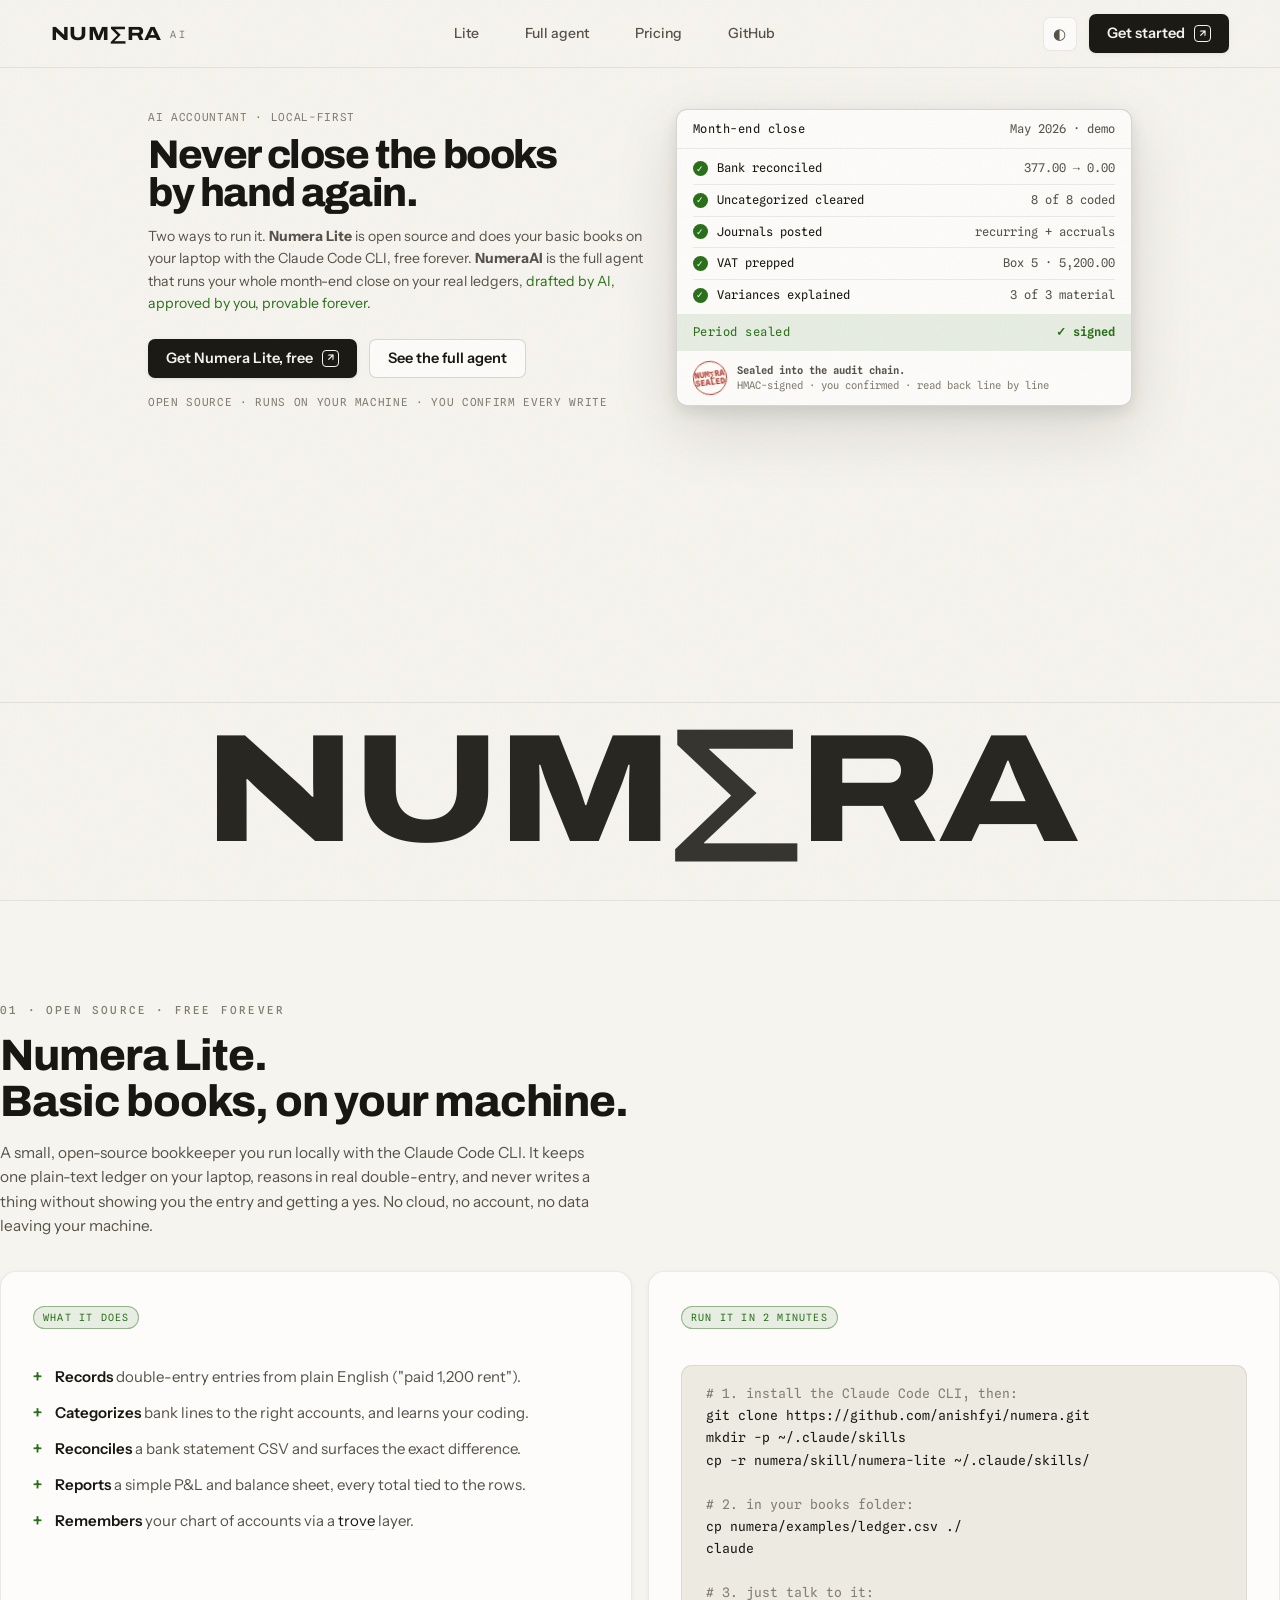
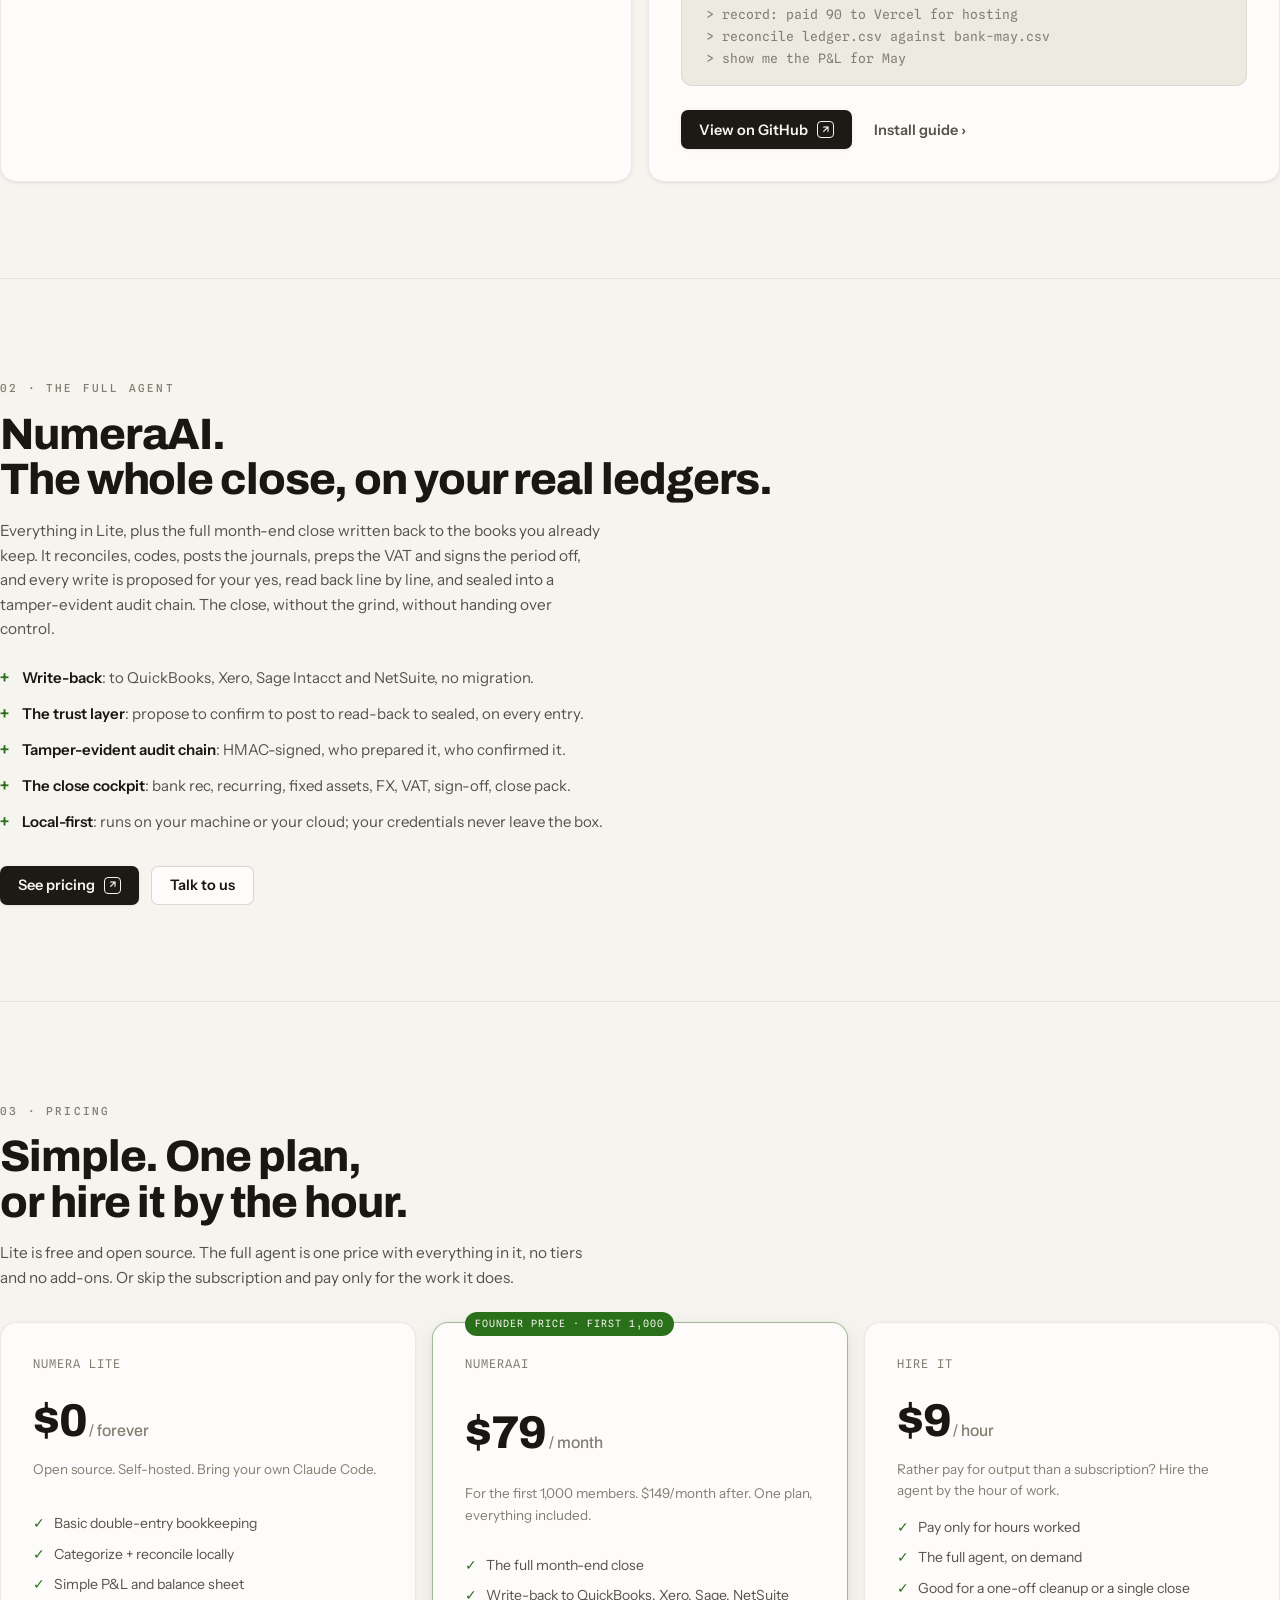
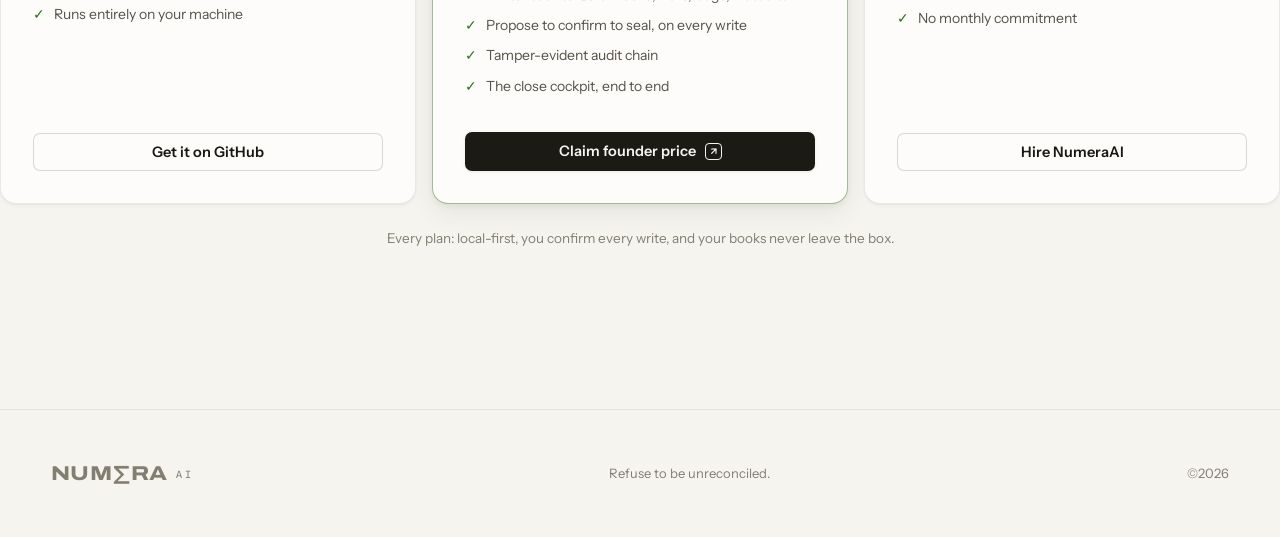
==== docs/index.html @ f7c46fa2 "fix(page): feature lists flow as text; footer tidy on mobile - .feat lists were display:flex, which " ====
<!DOCTYPE html>
<html lang="en">
<head>
<meta charset="UTF-8">
<meta name="viewport" content="width=device-width, initial-scale=1.0, viewport-fit=cover">
<title>NUM∑RA AI · the AI that closes your books</title>
<meta name="description" content="NumeraAI is an AI accountant. Numera Lite is open source and runs on your laptop with the Claude Code CLI. The full NumeraAI does your whole month-end close on your real ledgers.">
<link rel="preconnect" href="https://fonts.googleapis.com">
<link href="https://fonts.googleapis.com/css2?family=Archivo:wdth,wght@62..125,100..900&family=Instrument+Sans:ital,wght@0,400..700;1,400&family=Spline+Sans+Mono:wght@300..600&display=swap" rel="stylesheet">
<link rel="stylesheet" href="numera.css">
<script>
  (function(){
    if(localStorage.getItem('numera-theme') === 'dark'){ document.documentElement.dataset.theme = 'dark'; }
    window.numeraTheme = function(){
      const root = document.documentElement;
      const next = root.dataset.theme === 'dark' ? 'light' : 'dark';
      if(next === 'dark'){ root.dataset.theme = 'dark'; } else { delete root.dataset.theme; }
      localStorage.setItem('numera-theme', next);
    };
  })();
</script>
<style>
/* ---- page scaffold ---- */
.wrap{ max-width:1380px; margin:0 auto; padding:0 var(--gutter); }
.lede-hero{ padding:104px 0 var(--s6); }
.lede-hero .spec{ color:var(--text-3); }
/* hero + megamark fill the first screen; the WHOLE wordmark sits just above the base */
.hero-fold{ min-height:100vh; min-height:100svh; display:flex; flex-direction:column; padding-bottom:var(--s5); }
.hero-fold .megamark{ margin-top:auto; overflow:visible; }
.hero-fold .megamark span{ line-height:.92; transform:none; }  /* no clip, full letters */
.h-big{ font-family:var(--f-display); font-weight:800; letter-spacing:-.035em; line-height:.96;
  font-size:clamp(24px,3.2vw,40px); margin:var(--s2) 0 var(--s3); }
/* trim the close-card a little so the hero is shorter and the big NUMERA shows more */
.close-card{ font-size:12px; }
.cc-head{ padding:10px 16px; }
.cc-steps li{ padding:6px 0; }
.cc-sealed{ padding:9px 16px; }
.cc-seal{ padding:10px 16px; }
/* dial the megamark back so it reads as a band, not a wall */
.megamark span{ font-size:clamp(60px,12vw,200px); }
.h-sub{ font-size:clamp(14px,1.1vw,17px); color:var(--text-2); max-width:56ch; line-height:1.6; }
.hi-ok{ color:var(--ok); }
.row{ display:flex; flex-wrap:wrap; gap:var(--s3); }
.section{ padding:var(--s9) 0; border-top:1px solid var(--line-2); scroll-margin-top:90px; }
.eyebrow{ font-family:var(--f-data); font-size:11px; font-weight:500; letter-spacing:.2em; text-transform:uppercase; color:var(--text-3); }
.h2{ font-family:var(--f-display); font-weight:780; letter-spacing:-.025em; line-height:1.04;
  font-size:clamp(27px,3.6vw,44px); margin:var(--s3) 0 var(--s4); }
.note{ font-size:clamp(15px,1.2vw,17px); color:var(--text-2); max-width:60ch; line-height:1.6; }

/* ---- hero two-path + close-card ---- */
.hero-grid{ display:grid; grid-template-columns:1fr; gap:var(--s5); align-items:center; }
@media(min-width:980px){ .hero-grid{ grid-template-columns:1.05fr .95fr; } .hero-grid > .close-card{ justify-self:end; } }
/* on phones, tighten so the big NUMERA still rises into view under the stacked card */
@media(max-width:640px){
  .lede-hero{ padding:64px 0 var(--s3); }
  .hero-grid{ gap:var(--s4); }
  .close-card{ font-size:11px; }
  .cc-head{ padding:9px 14px; }
  .cc-steps{ padding:2px 14px; }
  .cc-steps li{ padding:5px 0; }
  .cc-sealed{ padding:8px 14px; }
  .cc-seal{ display:none; }   /* the green "Period sealed" row already shows it */
}

/* ---- feature list ---- */
.feat{ list-style:none; margin:var(--s5) 0 0; display:grid; gap:var(--s3); }
/* flowing text with a hanging "+" marker. NOT display:flex - flex splits the
   <b>, the text and any inline <a> into separate items, which mangles wrapping
   (bold terms break into a narrow column; an inline link flies off on its own). */
.feat li{ position:relative; padding-left:22px; font-size:15px; color:var(--text-2); line-height:1.6; }
.feat li::before{ content:"+"; position:absolute; left:0; top:0; color:var(--ok); font-family:var(--f-data); font-weight:600; }
.feat li b{ color:var(--text); font-weight:600; }
.feat li a{ color:var(--text); text-decoration:underline; text-decoration-color:var(--line-2); text-underline-offset:3px; }
.feat li a:hover{ text-decoration-color:var(--ok); }

/* ---- code block ---- */
.code{ background:var(--bg-inset); border:1px solid var(--line-2); border-radius:var(--r-m);
  padding:var(--s4) var(--s5); font-family:var(--f-data); font-size:13px; line-height:1.7; color:var(--text);
  overflow-x:auto; margin:var(--s5) 0; white-space:pre; }
.code .c{ color:var(--text-3); }

/* ---- mobile: stop wide content (code blocks) from blowing out the layout ---- */
/* grid/flex cells default to min-width:auto and get floored at their content's
   min size; a <pre> code block then forces the column wider than the screen and
   the page clips. min-width:0 lets the cell shrink so .code scrolls in its own box. */
.cards2 > *, .prices > *, .hero-grid > *{ min-width:0; }
.code{ min-width:0; max-width:100%; }
@media (max-width:760px){
  /* the inline nav has no room (and no hamburger here); drop it, but bring back
     the Get started CTA that numera.css hides for its app hamburger. Keeps a
     complete header: wordmark + theme toggle + Get started. */
  nav.primary{ display:none; }
  header.site .header-cta .btn{ display:inline-flex; padding:9px 14px; }
}

/* ---- two product cards ---- */
.cards2{ display:grid; grid-template-columns:1fr; gap:var(--s4); margin-top:var(--s6); }
@media(min-width:820px){ .cards2{ grid-template-columns:1fr 1fr; } }
.pcard{ background:var(--bg-raised); border:1px solid var(--line-2); border-radius:var(--r-l);
  box-shadow:var(--shadow-1); padding:var(--s6); }
.pcard h3{ font-family:var(--f-display); font-size:24px; letter-spacing:-.02em; }
.pcard .tag{ font-family:var(--f-data); font-size:10px; letter-spacing:.12em; text-transform:uppercase;
  padding:3px 9px; border-radius:999px; display:inline-block; margin-bottom:var(--s3); }
.tag-free{ color:var(--ok); background:var(--ok-soft); border:1px solid var(--ok-line); }
.tag-full{ color:var(--seal); background:var(--seal-soft); border:1px solid var(--err-line); }

/* ---- pricing ---- */
.prices{ display:grid; grid-template-columns:1fr; gap:var(--s4); margin-top:var(--s6); align-items:stretch; }
@media(min-width:880px){ .prices{ grid-template-columns:repeat(3,1fr); } }
.price{ position:relative; background:var(--bg-raised); border:1px solid var(--line-2); border-radius:var(--r-l);
  box-shadow:var(--shadow-1); padding:var(--s6); display:flex; flex-direction:column; }
.price.feature{ border-color:var(--ok-line); box-shadow:var(--shadow-2); }
.price .badge{ position:absolute; top:-11px; left:var(--s6); font-family:var(--f-data); font-size:10px;
  letter-spacing:.1em; text-transform:uppercase; background:var(--ok); color:var(--block-text);
  padding:4px 10px; border-radius:999px; }
.price .pname{ font-family:var(--f-data); font-size:12px; letter-spacing:.08em; text-transform:uppercase; color:var(--text-3); }
.price .amt{ font-family:var(--f-display); font-weight:800; letter-spacing:-.03em; font-size:clamp(34px,4vw,46px); margin:var(--s3) 0 2px; }
.price .amt small{ font-size:16px; font-weight:500; color:var(--text-3); letter-spacing:0; }
.price .sub2{ font-size:13.5px; color:var(--text-3); min-height:38px; }
.price ul{ list-style:none; margin:var(--s4) 0 var(--s5); display:grid; gap:10px; }
.price li{ font-size:14px; color:var(--text-2); display:flex; gap:9px; line-height:1.45; }
.price li::before{ content:"✓"; color:var(--ok); flex:none; }
.price .btn{ margin-top:auto; }
.pfoot{ text-align:center; margin-top:var(--s5); color:var(--text-3); font-size:13.5px; }

/* ---- footer ---- */
footer.site{ border-top:1px solid var(--line-2); margin-top:var(--s8); padding:var(--s7) 0; }
.foot{ display:flex; flex-wrap:wrap; justify-content:space-between; gap:var(--s4); align-items:center; color:var(--text-3); font-size:13px; }
.foot a{ color:var(--text-2); }

/* ---- mobile spacing fix (placed last to win source order) ----
   .lede-hero and .section use `padding: X 0 Y` shorthand, whose 0 kills the
   .wrap horizontal gutter -> on phones every section's content sat flush at the
   screen edge (left=0) while the header was at the gutter. Restore the gutter so
   content aligns with the header, and tighten the section vertical rhythm. */
@media (max-width:760px){
  .wrap, .lede-hero, .section, .foot{ padding-left:var(--gutter); padding-right:var(--gutter); }
  .section{ padding-top:var(--s7); padding-bottom:var(--s7); }
  /* footer: the 3 items don't fit one line on a phone, so stack them tidily
     (centered) instead of the scattered space-between wrap. */
  .foot{ flex-direction:column; align-items:center; text-align:center; gap:var(--s3); }
}
</style>
</head>
<body>

<!-- ===== header ===== -->
<header class="site">
  <a href="#top" class="wordmark">NUM<span class="sigma">∑</span>RA<span class="ai">AI</span></a>
  <nav class="primary" aria-label="Primary">
    <a href="#lite">Lite</a>
    <a href="#full">Full agent</a>
    <a href="#pricing">Pricing</a>
    <a href="https://github.com/anishfyi/numera">GitHub</a>
  </nav>
  <div class="header-cta">
    <button class="theme-toggle" onclick="numeraTheme()" aria-label="Toggle light / dark">◐</button>
    <a class="btn btn-primary" href="#pricing">Get started <span class="glyph">↗</span></a>
  </div>
</header>

<main id="top">

<!-- hero + megamark fill the first screen; the wordmark pins to the base -->
<div class="hero-fold">
<!-- ===== hero ===== -->
<section class="wrap lede-hero">
  <div class="hero-grid">
    <div>
      <span class="spec">AI ACCOUNTANT · LOCAL-FIRST</span>
      <h1 class="h-big">Never close the books<br>by hand again.</h1>
      <p class="h-sub">Two ways to run it. <b>Numera Lite</b> is open source and does your basic books on your laptop with the Claude Code CLI, free forever. <b>NumeraAI</b> is the full agent that runs your whole month-end close on your real ledgers, <span class="hi-ok">drafted by AI, approved by you, provable forever.</span></p>
      <div class="row" style="margin-top:var(--s5)">
        <a class="btn btn-primary" href="https://github.com/anishfyi/numera">Get Numera Lite, free <span class="glyph">↗</span></a>
        <a class="btn btn-secondary" href="#full">See the full agent</a>
      </div>
      <p class="spec" style="margin-top:var(--s4); color:var(--text-3)">OPEN SOURCE · RUNS ON YOUR MACHINE · YOU CONFIRM EVERY WRITE</p>
    </div>

    <!-- the proof: a month-end close, done and sealed -->
    <div class="close-card" aria-label="A month-end close, every step done and sealed">
      <div class="cc-head"><span>Month-end close</span><span class="cc-tag">May 2026 · demo</span></div>
      <ul class="cc-steps">
        <li><span class="cc-do"><i class="cc-tick">✓</i>Bank reconciled</span><span class="cc-val">377.00 → 0.00</span></li>
        <li><span class="cc-do"><i class="cc-tick">✓</i>Uncategorized cleared</span><span class="cc-val">8 of 8 coded</span></li>
        <li><span class="cc-do"><i class="cc-tick">✓</i>Journals posted</span><span class="cc-val">recurring + accruals</span></li>
        <li><span class="cc-do"><i class="cc-tick">✓</i>VAT prepped</span><span class="cc-val">Box 5 · 5,200.00</span></li>
        <li><span class="cc-do"><i class="cc-tick">✓</i>Variances explained</span><span class="cc-val">3 of 3 material</span></li>
      </ul>
      <div class="cc-sealed"><span>Period sealed</span><span>✓ signed</span></div>
      <div class="cc-seal">
        <span class="cc-seal-mark">NUM∑RA<br>SEALED</span>
        <span class="cc-seal-text"><b>Sealed into the audit chain.</b><br>HMAC-signed · you confirmed · read back line by line</span>
      </div>
    </div>
  </div>
</section>

<!-- ===== megamark band ===== -->
<div class="megamark megamark-band" aria-hidden="true"><span>NUM<span class="sigma">∑</span>RA</span></div>
</div><!-- /hero-fold -->

<!-- ===== LITE ===== -->
<section class="wrap section" id="lite">
  <span class="eyebrow">01 · OPEN SOURCE · FREE FOREVER</span>
  <h2 class="h2">Numera Lite.<br>Basic books, on your machine.</h2>
  <p class="note">A small, open-source bookkeeper you run locally with the Claude Code CLI. It keeps one plain-text ledger on your laptop, reasons in real double-entry, and never writes a thing without showing you the entry and getting a yes. No cloud, no account, no data leaving your machine.</p>

  <div class="cards2">
    <div class="pcard">
      <span class="tag tag-free">what it does</span>
      <ul class="feat">
        <li><b>Records</b> double-entry entries from plain English ("paid 1,200 rent").</li>
        <li><b>Categorizes</b> bank lines to the right accounts, and learns your coding.</li>
        <li><b>Reconciles</b> a bank statement CSV and surfaces the exact difference.</li>
        <li><b>Reports</b> a simple P&amp;L and balance sheet, every total tied to the rows.</li>
        <li><b>Remembers</b> your chart of accounts via a <a href="https://github.com/anishfyi/trove">trove</a> layer.</li>
      </ul>
    </div>
    <div class="pcard">
      <span class="tag tag-free">run it in 2 minutes</span>
      <div class="code"><span class="c"># 1. install the Claude Code CLI, then:</span>
git clone https://github.com/anishfyi/numera.git
mkdir -p ~/.claude/skills
cp -r numera/skill/numera-lite ~/.claude/skills/

<span class="c"># 2. in your books folder:</span>
cp numera/examples/ledger.csv ./
claude

<span class="c"># 3. just talk to it:</span>
<span class="c">&gt; record: paid 90 to Vercel for hosting</span>
<span class="c">&gt; reconcile ledger.csv against bank-may.csv</span>
<span class="c">&gt; show me the P&amp;L for May</span></div>
      <div class="row">
        <a class="btn btn-primary" href="https://github.com/anishfyi/numera">View on GitHub <span class="glyph">↗</span></a>
        <a class="btn btn-ghost" href="https://github.com/anishfyi/numera#install-about-2-minutes">Install guide ›</a>
      </div>
    </div>
  </div>
</section>

<!-- ===== FULL ===== -->
<section class="wrap section" id="full">
  <span class="eyebrow">02 · THE FULL AGENT</span>
  <h2 class="h2">NumeraAI.<br>The whole close, on your real ledgers.</h2>
  <p class="note">Everything in Lite, plus the full month-end close written back to the books you already keep. It reconciles, codes, posts the journals, preps the VAT and signs the period off, and every write is proposed for your yes, read back line by line, and sealed into a tamper-evident audit chain. The close, without the grind, without handing over control.</p>
  <ul class="feat" style="max-width:64ch; grid-template-columns:1fr; gap:var(--s3)">
    <li><b>Write-back</b>: to QuickBooks, Xero, Sage Intacct and NetSuite, no migration.</li>
    <li><b>The trust layer</b>: propose to confirm to post to read-back to sealed, on every entry.</li>
    <li><b>Tamper-evident audit chain</b>: HMAC-signed, who prepared it, who confirmed it.</li>
    <li><b>The close cockpit</b>: bank rec, recurring, fixed assets, FX, VAT, sign-off, close pack.</li>
    <li><b>Local-first</b>: runs on your machine or your cloud; your credentials never leave the box.</li>
  </ul>
  <div class="row" style="margin-top:var(--s6)">
    <a class="btn btn-primary" href="#pricing">See pricing <span class="glyph">↗</span></a>
    <a class="btn btn-secondary" href="mailto:anishfyi@gmail.com?subject=NumeraAI%20-%20the%20full%20agent">Talk to us</a>
  </div>
</section>

<!-- ===== PRICING ===== -->
<section class="wrap section" id="pricing">
  <span class="eyebrow">03 · PRICING</span>
  <h2 class="h2">Simple. One plan,<br>or hire it by the hour.</h2>
  <p class="note">Lite is free and open source. The full agent is one price with everything in it, no tiers and no add-ons. Or skip the subscription and pay only for the work it does.</p>

  <div class="prices">
    <!-- Lite -->
    <div class="price">
      <span class="pname">Numera Lite</span>
      <div class="amt">$0<small> / forever</small></div>
      <p class="sub2">Open source. Self-hosted. Bring your own Claude Code.</p>
      <ul>
        <li>Basic double-entry bookkeeping</li>
        <li>Categorize + reconcile locally</li>
        <li>Simple P&amp;L and balance sheet</li>
        <li>Runs entirely on your machine</li>
      </ul>
      <a class="btn btn-secondary" href="https://github.com/anishfyi/numera">Get it on GitHub</a>
    </div>

    <!-- Full -->
    <div class="price feature">
      <span class="badge">founder price · first 1,000</span>
      <span class="pname">NumeraAI</span>
      <div class="amt">$79<small> / month</small></div>
      <p class="sub2">For the first 1,000 members. $149/month after. One plan, everything included.</p>
      <ul>
        <li>The full month-end close</li>
        <li>Write-back to QuickBooks, Xero, Sage, NetSuite</li>
        <li>Propose to confirm to seal, on every write</li>
        <li>Tamper-evident audit chain</li>
        <li>The close cockpit, end to end</li>
      </ul>
      <a class="btn btn-primary" href="mailto:anishfyi@gmail.com?subject=NumeraAI%20-%20claim%20founder%20price">Claim founder price <span class="glyph">↗</span></a>
    </div>

    <!-- Hire -->
    <div class="price">
      <span class="pname">Hire it</span>
      <div class="amt">$9<small> / hour</small></div>
      <p class="sub2">Rather pay for output than a subscription? Hire the agent by the hour of work.</p>
      <ul>
        <li>Pay only for hours worked</li>
        <li>The full agent, on demand</li>
        <li>Good for a one-off cleanup or a single close</li>
        <li>No monthly commitment</li>
      </ul>
      <a class="btn btn-secondary" href="mailto:anishfyi@gmail.com?subject=NumeraAI%20-%20hire%20by%20the%20hour">Hire NumeraAI</a>
    </div>
  </div>
  <p class="pfoot">Every plan: local-first, you confirm every write, and your books never leave the box.</p>
</section>

</main>

<!-- ===== footer ===== -->
<footer class="site">
  <div class="wrap foot">
    <span class="wordmark" style="font-size:20px">NUM<span class="sigma">∑</span>RA<span class="ai">AI</span></span>
    <span>Refuse to be unreconciled.</span>
    <span>&copy;2026</span>
  </div>
</footer>

</body>
</html>
---- docs/numera.css ----
/* ================================================================
   NUM∑RA · design system v2 · "precision instrument for money"
   Light (paper) is primary; dark (ink) is its equal. Color is
   semantic-only: green balances, red varies, amber waits.
   Fonts: Archivo (identity) · Instrument Sans (reading) · Spline Sans Mono (data)
   ================================================================ */

/* ---------- 1 · tokens ---------- */
:root{
  color-scheme:light;
  /* surfaces */
  --bg:        #F6F4EE;   /* paper ground */
  --bg-raised: #FDFCFA;   /* cards, console, modals */
  --bg-inset:  #EDEAE2;   /* inputs, wells, code */
  --bg-deep:   #E5E2D9;   /* pressed, active rails */
  --scrim:     rgba(24,23,19,.42);
  /* text */
  --text:   #181712;
  --text-2: #56524A;
  --text-3: #837E72;
  /* structure */
  --line:   rgba(24,23,19,.16);
  --line-2: rgba(24,23,19,.08);
  /* the inverse block (primary buttons, user bubbles) */
  --block:      #1B1A15;
  --block-text: #F6F4EE;
  --block-hover:#000000;
  /* semantic - AA on all surfaces */
  --ok:   #2A701B;
  --err:  #B12E1E;
  --warn: #79600B;
  --ok-soft:   rgba(42,112,27,.10);
  --err-soft:  rgba(177,46,30,.09);
  --warn-soft: rgba(121,96,11,.10);
  --ok-line:   rgba(42,112,27,.45);
  --err-line:  rgba(177,46,30,.45);
  --warn-line: rgba(121,96,11,.45);
  /* elevation (light only; dark uses borders) */
  --shadow-1: 0 1px 2px rgba(24,23,19,.05), 0 1px 6px rgba(24,23,19,.04);
  --shadow-2: 0 2px 6px rgba(24,23,19,.07), 0 8px 28px rgba(24,23,19,.07);
  --shadow-3: 0 6px 16px rgba(24,23,19,.10), 0 24px 64px rgba(24,23,19,.12);
  /* "the settling": depth carries meaning. Raised = uncommitted (a proposal).
     Debossed = committed (pressed into the ledger, can't float away). */
  --deboss: inset 0 1px 2px rgba(24,23,19,.14), inset 0 -1px 0 rgba(255,255,255,.55);
  /* the seal: stamp red, used ONLY on the cryptographic seal mark, nowhere else */
  --seal:      #B12E1E;
  --seal-soft: rgba(177,46,30,.06);
  /* type */
  --f-display: "Archivo", sans-serif;
  --f-body:    "Instrument Sans", sans-serif;
  --f-data:    "Spline Sans Mono", monospace;
  /* shape */
  --r-s: 7px; --r-m: 11px; --r-l: 16px; --r-full: 999px;
  /* rhythm */
  --s1:4px; --s2:8px; --s3:12px; --s4:16px; --s5:24px;
  --s6:32px; --s7:48px; --s8:64px; --s9:96px;
  --gutter: clamp(20px, 4vw, 56px);
  /* z */
  --z-shell:10; --z-header:100; --z-overlay:200; --z-modal:300; --z-toast:400;

  /* legacy aliases (inline SVGs + older markup) */
  --ink: var(--bg); --ink-raised: var(--bg-raised); --ink-well: var(--bg-inset);
  --bone: var(--text); --bone-dim: var(--text-2); --bone-mute: var(--text-3);
  --hairline: var(--line); --hairline-2: var(--line-2);
  --balance: var(--ok); --variance: var(--err); --pending: var(--warn);
  --r: var(--r-s);
}

[data-theme="dark"]{
  color-scheme:dark;
  --bg:        #0F0E0C;
  --bg-raised: #171613;
  --bg-inset:  #0A0A08;
  --bg-deep:   #201F1B;
  --scrim:     rgba(0,0,0,.55);
  --text:   #ECEAE3;
  --text-2: #A9A599;
  --text-3: #767163;
  --line:   rgba(236,234,227,.16);
  --line-2: rgba(236,234,227,.08);
  --block:      #ECEAE3;
  --block-text: #14130F;
  --block-hover:#FFFFFF;
  --ok:   #8FD460;
  --err:  #E0604D;
  --warn: #D4B860;
  --ok-soft:   rgba(143,212,96,.10);
  --err-soft:  rgba(224,96,77,.10);
  --warn-soft: rgba(212,184,96,.10);
  --ok-line:   rgba(143,212,96,.40);
  --err-line:  rgba(224,96,77,.40);
  --warn-line: rgba(212,184,96,.40);
  --shadow-1: none; --shadow-2: 0 0 0 1px var(--line-2); --shadow-3: 0 24px 64px rgba(0,0,0,.5);
  --deboss: inset 0 1px 3px rgba(0,0,0,.6), inset 0 0 0 1px rgba(0,0,0,.4);
  --seal:      #E0604D;
  --seal-soft: rgba(224,96,77,.09);
}

/* ---------- 2 · base ---------- */
*{ margin:0; padding:0; box-sizing:border-box; }
html{ scroll-behavior:smooth; }
[x-cloak]{ display:none !important; }
body{
  background:var(--bg); color:var(--text);
  font-family:var(--f-body); font-size:15.5px; line-height:1.55;
  -webkit-font-smoothing:antialiased; overflow-x:hidden;
  transition:background .25s ease, color .25s ease;
}
body.is-locked{ overflow:hidden; }
/* film grain: the paper texture survives v2 */
body::after{
  content:""; position:fixed; inset:0; pointer-events:none; z-index:9999;
  opacity:.05; mix-blend-mode:multiply;
  background-image:url("data:image/svg+xml,%3Csvg xmlns='http://www.w3.org/2000/svg' width='160' height='160'%3E%3Cfilter id='n'%3E%3CfeTurbulence type='fractalNoise' baseFrequency='0.9' numOctaves='2'/%3E%3C/filter%3E%3Crect width='160' height='160' filter='url(%23n)'/%3E%3C/svg%3E");
}
[data-theme="dark"] body::after{ mix-blend-mode:overlay; opacity:.06; }
::selection{ background:var(--block); color:var(--block-text); }
:focus-visible{ outline:2px solid var(--text); outline-offset:3px; border-radius:2px; }
::-webkit-scrollbar{ width:10px; height:10px; }
::-webkit-scrollbar-thumb{ background:var(--line); border-radius:99px; border:3px solid transparent; background-clip:content-box; }
::-webkit-scrollbar-track{ background:transparent; }
a{ color:inherit; text-decoration:none; }
button{ font:inherit; color:inherit; background:none; border:none; cursor:pointer; }
pre{ font-family:var(--f-data); font-size:12.5px; line-height:1.7; color:var(--text-2);
     background:var(--bg-inset); border:1px solid var(--line-2); padding:var(--s4);
     border-radius:var(--r-m); overflow-x:auto; }
code{ font-family:var(--f-data); font-size:.88em; color:var(--text);
      background:var(--bg-inset); border:1px solid var(--line-2);
      padding:1px 6px; border-radius:5px; }

/* ---------- 3 · type ---------- */
.t-hero{ font-family:var(--f-display); font-variation-settings:"wdth" 122; font-weight:780;
  font-size:clamp(42px, 5.4vw, 84px); line-height:.97; letter-spacing:-.025em; }
.t-display{ font-family:var(--f-display); font-variation-settings:"wdth" 116; font-weight:680;
  font-size:clamp(26px, 3vw, 40px); line-height:1.04; letter-spacing:-.015em; }
.t-title{ font-family:var(--f-display); font-variation-settings:"wdth" 112; font-weight:650;
  font-size:21px; letter-spacing:-.01em; }
.t-lede{ font-size:19px; font-weight:500; line-height:1.5; letter-spacing:-.005em; }
.t-body2{ font-size:14px; color:var(--text-2); line-height:1.6; }
.eyebrow{ font-family:var(--f-data); font-size:11px; letter-spacing:.18em;
  text-transform:uppercase; color:var(--text-3); }
.spec{ font-family:var(--f-data); font-size:11px; color:var(--text-3); letter-spacing:.06em; }
.num{ font-family:var(--f-data); font-variant-numeric:tabular-nums; }
.acct{ color:var(--text-2); }

/* wordmark */
.wordmark{
  font-family:var(--f-display); font-variation-settings:"wdth" 122;
  font-weight:760; font-size:19px; letter-spacing:.01em;
  display:inline-flex; align-items:baseline; gap:1px; user-select:none;
}
.wordmark .sigma{ display:inline-block; transform:translateY(.5px) scaleY(1.04); font-weight:600; }
.wordmark .ai{ font-family:var(--f-data); font-weight:400; font-size:10px; letter-spacing:.22em;
  margin-left:8px; color:var(--text-3); align-self:center; transform:translateY(1px); }

/* ---------- 4 · controls ---------- */
.btn{
  display:inline-flex; align-items:center; justify-content:center; gap:9px;
  font-weight:600; font-size:14.5px; line-height:1;
  padding:11px 18px; border-radius:var(--r-s); white-space:nowrap;
  transition:transform .12s ease, background .15s ease, color .15s ease,
             border-color .15s ease, box-shadow .15s ease;
}
.btn:not([disabled]):active{ transform:translateY(1px) scale(.99); }
.btn-primary{ background:var(--block); color:var(--block-text); box-shadow:var(--shadow-1); }
.btn-primary:not([disabled]):hover{ background:var(--block-hover); box-shadow:var(--shadow-2); }
.btn-primary .glyph{ display:grid; place-items:center; width:17px; height:17px;
  border:1.5px solid currentColor; border-radius:4px; font-size:10px; }
.btn-secondary{ border:1px solid var(--line); color:var(--text); background:var(--bg-raised); }
.btn-secondary:not([disabled]):hover{ border-color:var(--text-3); box-shadow:var(--shadow-1); }
.btn-ghost{ color:var(--text-2); padding:11px 10px; border-radius:var(--r-s); }
.btn-ghost:not([disabled]):hover{ color:var(--text); background:var(--bg-deep); }
.btn-danger{ border:1px solid var(--err-line); color:var(--err); }
.btn-danger:not([disabled]):hover{ background:var(--err-soft); }
/* a disabled button is inert - no lift, no shadow, no hover change */
.btn[disabled]{ opacity:.4; cursor:not-allowed; box-shadow:none; transform:none; }
.btn-sm{ font-size:13px; padding:8px 13px; }
.btn-block{ width:100%; }
/* comfortable tap targets on touch devices (>=44px), matching the burger */
@media (pointer:coarse){
  .btn-sm{ min-height:44px; }
  .theme-toggle{ width:44px; height:44px; }
  .pager button, .starter{ min-height:40px; }
}

.spinner{ width:13px; height:13px; border:1.5px solid currentColor;
  border-right-color:transparent; border-radius:50%; animation:spin .7s linear infinite; }
@keyframes spin{ to{ transform:rotate(360deg); } }

/* pills */
.pill{
  display:inline-flex; align-items:center; gap:7px; max-width:100%;
  font-family:var(--f-data); font-size:11px; letter-spacing:.1em; text-transform:uppercase;
  padding:5px 11px; border-radius:var(--r-full); border:1px solid var(--line);
  color:var(--text-2); white-space:nowrap; background:var(--bg-raised);
}
.pill .lbl-txt{ overflow:hidden; text-overflow:ellipsis; }
.dot{ width:6px; height:6px; border-radius:50%; background:var(--text-3); flex:none; }
.pill.is-balance{ color:var(--ok); border-color:var(--ok-line); background:var(--ok-soft); }
.pill.is-balance .dot{ background:var(--ok); box-shadow:0 0 8px var(--ok-line); }
.pill.is-variance{ color:var(--err); border-color:var(--err-line); background:var(--err-soft); }
.pill.is-variance .dot{ background:var(--err); }
.pill.is-pending{ color:var(--warn); border-color:var(--warn-line); background:var(--warn-soft); }
.pill.is-pending .dot{ background:var(--warn); animation:pulse 1.6s ease-in-out infinite; }
@keyframes pulse{ 50%{ opacity:.3; } }

/* fields */
.field{ display:flex; flex-direction:column; gap:7px; width:100%; }
.field label{ font-size:13px; font-weight:600; }
.field .hint{ font-size:12px; color:var(--text-3); line-height:1.5; }
.field .error{ font-size:12px; color:var(--err); }
.input{
  background:var(--bg-raised); border:1px solid var(--line);
  color:var(--text); font:inherit; font-size:14.5px;
  padding:11px 14px; border-radius:var(--r-s); width:100%;
  transition:border-color .15s ease, box-shadow .15s ease;
}
.input::placeholder{ color:var(--text-3); }
/* pointer focus is quiet; keyboard focus gets a real, visible ring (WCAG 2.4.7) */
.input:focus{ outline:none; border-color:var(--text-2); }
.input:focus-visible{ outline:none; border-color:var(--text);
  box-shadow:0 0 0 3px color-mix(in srgb, var(--text) 20%, transparent); }
.input.is-error{ border-color:var(--err); }
.input-mono{ font-family:var(--f-data); font-size:13px; letter-spacing:.02em; }
textarea.input{ resize:vertical; min-height:64px; line-height:1.55; }
select.input{ appearance:none; cursor:pointer; padding-right:34px;
  background-repeat:no-repeat; background-position:right 12px center; background-size:11px 7px;
  background-image:url("data:image/svg+xml,%3Csvg xmlns='http://www.w3.org/2000/svg' width='11' height='7' fill='none' stroke='%23837E72' stroke-width='1.6'%3E%3Cpath d='M1 1l4.5 4.5L10 1'/%3E%3C/svg%3E"); }

.search{ position:relative; width:100%; max-width:380px; }
.search .input{ padding-left:36px; }
.search .icon{ position:absolute; left:13px; top:50%; transform:translateY(-50%); color:var(--text-3); font-size:13px; }
.search .kbd{ position:absolute; right:10px; top:50%; transform:translateY(-50%); }
.kbd{ font-family:var(--f-data); font-size:11px; border:1px solid var(--line);
  border-bottom-width:2px; padding:2px 7px; border-radius:6px; color:var(--text-2);
  background:var(--bg-raised); }

/* switch */
.switch{ display:inline-flex; align-items:center; gap:10px; cursor:pointer; user-select:none; }
.switch .track{ width:38px; height:21px; border:1px solid var(--line); border-radius:var(--r-full);
  position:relative; transition:all .18s ease; flex:none; background:var(--bg-inset); }
.switch .knob{ position:absolute; top:2.5px; left:3px; width:14px; height:14px;
  background:var(--text-3); border-radius:50%; transition:all .18s ease; }
/* a generic toggle is neutral, not green - green is reserved for "balances" */
.switch[aria-checked="true"] .track{ border-color:var(--block); background:var(--block); }
.switch[aria-checked="true"] .knob{ transform:translateX(17px); background:var(--block-text); }
.switch:focus-visible{ outline:2px solid var(--text); outline-offset:3px; border-radius:var(--r-full); }
.switch .lbl{ font-size:13.5px; font-weight:500; }

.check{ display:inline-flex; align-items:center; gap:10px; cursor:pointer; font-size:14px; user-select:none; }
.check input{ position:absolute; opacity:0; }
.check .box{ width:17px; height:17px; border:1px solid var(--line); border-radius:5px;
  display:grid; place-items:center; transition:all .15s ease; flex:none; background:var(--bg-raised); }
.check input:checked + .box{ background:var(--block); border-color:var(--block); }
.check input:checked + .box::after{ content:"✓"; font-size:11px; color:var(--block-text); font-weight:700; }
.check input:focus-visible + .box{ outline:2px solid var(--text); outline-offset:2px; }

[data-tip]{ position:relative; }
[data-tip]:hover::after, [data-tip]:focus-visible::after{
  content:attr(data-tip); position:absolute; bottom:calc(100% + 8px); left:50%;
  transform:translateX(-50%); background:var(--block); color:var(--block-text);
  font-family:var(--f-data); font-size:11px; letter-spacing:.04em;
  padding:5px 10px; border-radius:6px; white-space:nowrap; z-index:60; pointer-events:none;
}

/* ---------- 5 · surfaces ---------- */
.card{ background:var(--bg-raised); border:1px solid var(--line-2);
  border-radius:var(--r-m); box-shadow:var(--shadow-1); }
.toast-rail{ position:fixed; right:var(--s5); bottom:var(--s5); z-index:var(--z-toast);
  display:flex; flex-direction:column; gap:var(--s3); width:min(360px, calc(100vw - 48px)); }
.toast{ background:var(--bg-raised); border:1px solid var(--line-2);
  border-left:3px solid var(--text-3); border-radius:var(--r-m);
  padding:12px 14px; font-size:14px; display:flex; gap:12px; align-items:flex-start;
  box-shadow:var(--shadow-2); animation:rise .22s cubic-bezier(.2,.7,.2,1); }
.toast.is-balance{ border-left-color:var(--ok); }
.toast.is-variance{ border-left-color:var(--err); }
.toast.is-pending{ border-left-color:var(--warn); }
.toast .t-title{ font-weight:600; font-size:14px; }
.toast .t-body-txt{ color:var(--text-2); font-size:13px; margin-top:2px; }
.toast .t-close{ margin-left:auto; color:var(--text-3); font-size:15px; line-height:1; }
.toast .t-close:hover{ color:var(--text); }
@keyframes rise{ from{ opacity:0; transform:translateY(8px); } to{ opacity:1; transform:none; } }

.modal-backdrop{ position:fixed; inset:0; z-index:var(--z-modal);
  background:var(--scrim); backdrop-filter:blur(3px);
  display:grid; place-items:center; padding:var(--s5); }
.modal{ background:var(--bg-raised); border:1px solid var(--line-2); border-radius:var(--r-l);
  width:min(520px, 100%); box-shadow:var(--shadow-3); animation:rise .2s cubic-bezier(.2,.7,.2,1); }
.modal .m-head{ display:flex; justify-content:space-between; align-items:center;
  padding:var(--s4) var(--s5); border-bottom:1px solid var(--line-2); }
.modal .m-head h3{ font-family:var(--f-display); font-variation-settings:"wdth" 112;
  font-weight:650; font-size:18px; }
.modal .m-body{ padding:var(--s5); font-size:14.5px; color:var(--text-2);
  display:flex; flex-direction:column; gap:var(--s4); }
.modal .m-foot{ display:flex; justify-content:flex-end; gap:var(--s3);
  padding:var(--s4) var(--s5); border-top:1px solid var(--line-2); }

.banner{ display:flex; align-items:center; gap:12px; flex-wrap:wrap;
  border:1px solid var(--line-2); border-left:3px solid var(--warn);
  background:var(--bg-raised); border-radius:var(--r-m); padding:12px 16px; font-size:14px; }
.banner.is-variance{ border-left-color:var(--err); }
.banner .b-act{ margin-left:auto; }

.skel{ background:var(--bg-inset); border-radius:var(--r-s); position:relative; overflow:hidden; }
.skel::after{ content:""; position:absolute; inset:0;
  background:linear-gradient(90deg, transparent, var(--line-2), transparent);
  animation:shimmer 1.4s ease infinite; }
@keyframes shimmer{ from{ transform:translateX(-100%);} to{ transform:translateX(100%);} }

.empty{ border:1.5px dashed var(--line); border-radius:var(--r-l); padding:var(--s7) var(--s5);
  display:flex; flex-direction:column; align-items:center; text-align:center; gap:var(--s3); }
.empty h4{ font-family:var(--f-display); font-variation-settings:"wdth" 112; font-weight:650; font-size:20px; }
.empty p{ color:var(--text-2); font-size:14px; max-width:42ch; }

/* boot stream */
.boot{ background:var(--bg-raised); border:1px solid var(--line-2); border-radius:var(--r-m);
  box-shadow:var(--shadow-1); overflow:hidden; }
.boot .b-head{ padding:var(--s4); border-bottom:1px solid var(--line-2);
  display:flex; justify-content:space-between; align-items:center; }
.boot ol{ list-style:none; padding:var(--s3) 0; }
.boot li{ display:flex; align-items:center; gap:12px;
  font-family:var(--f-data); font-size:13px; padding:9px var(--s4); color:var(--text-3); }
.boot li.is-done{ color:var(--text-2); }
.boot li.is-done .b-mark{ color:var(--ok); }
.boot li.is-active{ color:var(--text); }
.boot li .b-mark{ width:14px; text-align:center; flex:none; }
.boot .b-bar{ height:2px; background:var(--bg-inset); position:relative; }
.boot .b-bar i{ position:absolute; inset:0 auto 0 0; background:var(--text); transition:width .4s ease; }

/* ---------- 6 · ledger table ---------- */
.ledger{ width:100%; border-collapse:separate; border-spacing:0;
  font-variant-numeric:tabular-nums; background:var(--bg-raised);
  border:1px solid var(--line-2); border-radius:var(--r-m); overflow:hidden;
  box-shadow:var(--shadow-1); }
.ledger th{ font-family:var(--f-data); font-size:10px; font-weight:500;
  letter-spacing:.14em; text-transform:uppercase; color:var(--text-3);
  text-align:left; padding:11px 16px; border-bottom:1px solid var(--line);
  background:var(--bg-inset); }
.ledger td{ padding:12px 16px; font-size:14px; border-bottom:1px solid var(--line-2); }
.ledger tbody tr:last-child td{ border-bottom:none; }
.ledger .num{ font-family:var(--f-data); font-size:13px; text-align:right; }
.ledger th.num{ text-align:right; }
.ledger tbody tr{ transition:background .12s ease; }
.ledger tbody tr:hover td{ background:var(--bg-inset); }
.ledger .pos{ color:var(--ok); }
.ledger .neg{ color:var(--err); }
.ledger tfoot td{ font-weight:600; border-top:1px solid var(--line);
  border-bottom:3px double var(--text-2); background:var(--bg-inset); }
.pager{ display:flex; align-items:center; gap:var(--s3); margin-top:var(--s4); }
.pager .spec{ margin-right:auto; }
.pager button{ font-family:var(--f-data); font-size:12px; color:var(--text-2);
  padding:7px 13px; border:1px solid var(--line-2); border-radius:var(--r-s); background:var(--bg-raised); }
.pager button:hover:not([disabled]){ color:var(--text); border-color:var(--line); }
.pager button[disabled]{ opacity:.35; cursor:not-allowed; }
@media (max-width:640px){
  .ledger thead{ display:none; }
  .ledger, .ledger tbody, .ledger tr, .ledger td, .ledger tfoot{ display:block; width:100%; }
  .ledger{ background:transparent; border:none; box-shadow:none; }
  .ledger tbody tr{ background:var(--bg-raised); border:1px solid var(--line-2);
    border-radius:var(--r-m); margin-bottom:var(--s3); padding:var(--s2) 0; box-shadow:var(--shadow-1); }
  .ledger td{ display:flex; justify-content:space-between; gap:var(--s4); border:none; padding:7px 14px; }
  .ledger td::before{ content:attr(data-label); font-family:var(--f-data); font-size:10px;
    letter-spacing:.14em; text-transform:uppercase; color:var(--text-3); align-self:center; }
  .ledger tfoot tr{ background:var(--bg-inset); border:1px solid var(--line); border-radius:var(--r-m); padding:var(--s2) 0; display:block; }
  .ledger tfoot td{ border:none; background:none; }
}

/* ---------- 7 · app shell ---------- */
.shell{ display:grid; grid-template-columns:248px minmax(0,1fr); min-height:100svh; }
.shell-side{ position:sticky; top:0; height:100svh; display:flex; flex-direction:column;
  padding:var(--s4) 0; background:var(--bg); border-right:1px solid var(--line-2); }
.shell-side .s-brand{ padding:4px var(--s5) var(--s4); }
.shell-side nav{ display:flex; flex-direction:column; gap:2px; padding:var(--s3) var(--s3);
  flex:1; min-height:0; overflow-y:auto; }
/* section labels group the surfaces so the sidebar reads as a workflow, not a
   wall of 18 links - the close, then tax/AR, then the ledger, then system */
.shell-side .nav-label{ font-family:var(--f-data); font-size:9.5px; letter-spacing:.16em;
  text-transform:uppercase; color:var(--text-3); padding:var(--s4) 13px 5px; user-select:none; }
.shell-side .nav-label:first-child{ padding-top:6px; }
.shell-side nav a{ display:flex; align-items:center; gap:11px;
  padding:9px 13px; font-size:14px; font-weight:500; color:var(--text-2);
  border-radius:var(--r-s); transition:all .14s ease; }
.shell-side nav a .n-ic{ width:17px; height:17px; opacity:.75; flex:none; }
/* hover is a quiet wash; the SELECTED item is the strongest (accent + weight) */
.shell-side nav a:hover{ color:var(--text); background:var(--bg-inset); }
.shell-side nav a.is-active{ color:var(--text); background:var(--bg-raised); font-weight:600;
  box-shadow:inset 2px 0 0 var(--text), var(--shadow-1); border:1px solid var(--line-2); padding:8px 12px; }
.shell-side .s-foot{ margin-top:auto; padding:var(--s4) var(--s4) var(--s2);
  border-top:1px solid var(--line-2); display:flex; flex-direction:column; gap:var(--s3); }
.shell-main{ min-height:100svh; min-width:0; display:flex; flex-direction:column; }
.shell-top{ display:flex; justify-content:space-between; align-items:center; gap:var(--s3);
  padding:var(--s3) var(--gutter); border-bottom:1px solid var(--line-2);
  background:color-mix(in srgb, var(--bg) 86%, transparent);
  backdrop-filter:blur(8px); position:sticky; top:0; z-index:var(--z-shell); min-height:54px; }
.shell-top > .spec{ min-width:0; overflow:hidden; text-overflow:ellipsis; white-space:nowrap; }
.shell-body{ padding:var(--s6) var(--gutter); flex:1; }

.app-topbar{ display:none; }
@media (max-width:900px){
  .shell{ grid-template-columns:minmax(0,1fr); }
  .shell-side{ display:none; }
  .app-topbar{ display:flex; align-items:center; justify-content:space-between;
    padding:12px var(--gutter); padding-top:max(12px, env(safe-area-inset-top));
    border-bottom:1px solid var(--line-2); position:sticky; top:0; z-index:var(--z-header);
    background:color-mix(in srgb, var(--bg) 92%, transparent); backdrop-filter:blur(8px); }
  .app-topbar .burger{ display:flex; }
  /* the mobile top bar owns the brand/burger/theme; the desktop shell-top must
     not also pin to top:0 and hide beneath it */
  .shell-top{ position:static; }
}

/* theme toggle */
.theme-toggle{ font-size:15px; line-height:1; color:var(--text-2);
  width:34px; height:34px; display:inline-grid; place-items:center;
  border:1px solid var(--line-2); border-radius:var(--r-s); background:var(--bg-raised);
  transition:all .15s ease; }
.theme-toggle:hover{ color:var(--text); border-color:var(--line); box-shadow:var(--shadow-1); }

/* stats */
.stats{ display:grid; grid-template-columns:repeat(auto-fit,minmax(180px,1fr)); gap:var(--s3); }
.stat{ background:var(--bg-raised); border:1px solid var(--line-2); border-radius:var(--r-m);
  padding:var(--s4) var(--s4) var(--s3); box-shadow:var(--shadow-1);
  display:flex; flex-direction:column; gap:6px; transition:all .15s ease; }
a.stat:hover{ box-shadow:var(--shadow-2); transform:translateY(-1px); }
.stat .s-label{ font-family:var(--f-data); font-size:10px; letter-spacing:.15em;
  text-transform:uppercase; color:var(--text-3); }
.stat .s-value{ font-family:var(--f-data); font-weight:500; font-variant-numeric:tabular-nums;
  font-size:clamp(22px, 2.2vw, 30px); letter-spacing:-.01em; }
.stat .s-delta{ font-family:var(--f-data); font-size:11px; color:var(--text-3); }
.stat .s-delta.pos{ color:var(--ok); }
.stat .s-delta.neg{ color:var(--err); }

/* ---------- 8 · console (the product) ---------- */
.console-page{ display:grid; grid-template-columns:230px minmax(0,1fr);
  gap:var(--s4); align-items:stretch; height:calc(100svh - 54px - var(--s6) * 1.4); min-height:480px; }
@media (max-width:1024px){ .console-page{ grid-template-columns:minmax(0,1fr); height:auto; } }

.conv-list{ display:flex; flex-direction:column; min-width:0; overflow-y:auto;
  background:transparent; gap:2px; padding-right:2px; }
.conv-list a{ padding:9px 12px; font-size:13.5px; font-weight:500; color:var(--text-2);
  border:1px solid transparent; border-radius:var(--r-s); display:block; transition:all .13s ease; }
.conv-list a .spec{ display:block; margin-top:3px; }
.conv-list a:hover{ color:var(--text); background:var(--bg-inset); }
.conv-list a.is-active{ color:var(--text); background:var(--bg-raised);
  border-color:var(--line-2); box-shadow:inset 2px 0 0 var(--text), var(--shadow-1); }
.conv-list .conv-new{ padding:10px 13px; font-family:var(--f-data); font-size:12px;
  letter-spacing:.06em; color:var(--text-2); text-align:left; border:1.5px dashed var(--line);
  border-radius:var(--r-s); margin-bottom:var(--s2); transition:all .14s ease; }
.conv-list .conv-new:hover{ color:var(--text); border-color:var(--text-3); }
@media (max-width:1024px){
  .conv-list{ flex-direction:row; overflow-x:auto; padding-bottom:var(--s2); }
  .conv-list a, .conv-list .conv-new{ white-space:nowrap; flex:none; margin-bottom:0; }
}

.console{ min-width:0; display:grid; grid-template-rows:auto minmax(0,1fr) auto;
  background:var(--bg-raised); border:1px solid var(--line-2);
  border-radius:var(--r-l); box-shadow:var(--shadow-2); overflow:hidden; }
.console > *{ min-width:0; }
.console .bar{ display:flex; justify-content:space-between; align-items:center; gap:var(--s2);
  padding:var(--s3) var(--s4); border-bottom:1px solid var(--line-2);
  background:color-mix(in srgb, var(--bg-raised) 70%, var(--bg-inset)); }
.console .bar .left{ display:flex; align-items:center; gap:var(--s3); min-width:0; flex:1 1 auto; }
@media (max-width:760px){
  .console .bar .left .wordmark{ display:none; }
  .console .bar .switch .lbl{ display:none; }
  .console .bar .spec{ display:none; }
  .console .bar .row{ flex-wrap:nowrap; }
}

.console .stream{ overflow-y:auto; padding:var(--s5); display:flex; flex-direction:column;
  gap:16px; scroll-behavior:smooth; overscroll-behavior:contain; }
.stream .live-item{ display:contents; }
/* flex items with overflow:hidden get min-height 0 and would be crushed to
   their borders when the column exceeds the viewport - never shrink messages,
   the stream scrolls instead */
.stream > *, .stream .live-item > *{ flex-shrink:0; }

.msg{ max-width:76%; min-width:0; display:flex; flex-direction:column; gap:5px; }
/* a long unbroken token (URL, ref, SHA, account code, memo) must wrap, not overflow */
.msg .bubble, .toolcall, .p-verdict{ overflow-wrap:anywhere; }
.msg .who{ font-family:var(--f-data); font-size:10px; letter-spacing:.14em;
  text-transform:uppercase; color:var(--text-3); padding:0 4px; }
.msg .bubble{ padding:12px 16px; font-size:14.5px; line-height:1.6; border-radius:16px; }
.msg.user{ align-self:flex-end; align-items:flex-end; }
.msg.user .bubble{ background:var(--block); color:var(--block-text);
  border-bottom-right-radius:5px; font-weight:500; box-shadow:var(--shadow-1); }
/* the user bubble IS the --block colour, so the default --block selection is
   invisible on it; invert the pair so highlighting text (or an image) shows. */
.msg.user .bubble::selection, .msg.user .bubble ::selection{
  background:var(--block-text); color:var(--block); }
.msg.user .bubble img::selection{ background:var(--block-text); }
.msg.agent .bubble{ background:var(--bg); border:1px solid var(--line-2);
  border-bottom-left-radius:5px; }
[data-theme="dark"] .msg.agent .bubble{ background:var(--bg-inset); }
/* don't paint an empty bordered box before the first streamed token arrives */
.msg.agent .bubble:empty{ display:none; }
.bubble ul, .bubble ol{ margin:7px 0 7px 4px; padding-left:17px;
  display:flex; flex-direction:column; gap:4px; }
.bubble li::marker{ color:var(--text-3); font-family:var(--f-data); font-size:11px; }
.bubble b{ font-weight:650; }
.chat-gap{ display:block; height:9px; }

.typing{ display:inline-flex; gap:4px; padding:14px 16px; }
.typing i{ width:5px; height:5px; border-radius:50%; background:var(--text-3);
  animation:pulse 1.2s ease infinite; }
.typing i:nth-child(2){ animation-delay:.2s; } .typing i:nth-child(3){ animation-delay:.4s; }

/* tool lines: quiet machinery */
.toolcall{ font-family:var(--f-data); font-size:12px; line-height:1.6;
  display:flex; flex-wrap:wrap; gap:4px 12px; align-items:baseline;
  background:var(--bg-inset); border:1px solid var(--line-2);
  border-radius:var(--r-s); padding:9px 14px; color:var(--text-2); max-width:76%; }
.toolcall .fn{ color:var(--text); font-weight:500; }
.toolcall .fn::before{ content:"› "; color:var(--text-3); }
.toolcall .ok{ color:var(--ok); }
.toolcall .fail{ color:var(--err); }

/* propose: the most important component - a journal, not JSON */
.propose{ border:1px solid var(--warn-line); background:var(--bg-raised);
  border-radius:var(--r-m); max-width:82%; overflow:hidden; box-shadow:var(--shadow-1);
  transition:box-shadow .32s cubic-bezier(.2,.7,.2,1), border-color .25s ease, transform .14s ease; }
.propose .p-head{ display:flex; justify-content:space-between; align-items:center; gap:var(--s3);
  padding:10px 16px; border-bottom:1px solid var(--line-2); background:var(--warn-soft); }
/* the press: a confirmed proposal sinks from raised into the ledger (debossed) */
.propose.is-posted{ border-color:var(--ok-line); box-shadow:var(--deboss); transform:translateY(1px); }
.propose.is-posted .p-head{ background:var(--ok-soft); }
.propose.is-failed{ border-color:var(--err-line); }
.propose.is-failed .p-head{ background:var(--err-soft); }
.propose.is-rejected{ opacity:.62; }
.propose .p-body{ font-size:13px; line-height:1.65; color:var(--text-2); padding:12px 16px; }
.propose .p-body pre{ border:none; padding:0; background:none; font-size:11.5px; color:inherit; }
.propose .p-act{ display:flex; gap:var(--s3); padding:12px 16px; border-top:1px solid var(--line-2); }
.propose .ok{ color:var(--ok); font-family:var(--f-data); font-size:12px; }
/* journal table inside a propose */
.j-table{ width:100%; border-collapse:collapse; font-variant-numeric:tabular-nums; margin:2px 0 6px; }
.j-table th{ font-family:var(--f-data); font-size:9.5px; letter-spacing:.13em; text-transform:uppercase;
  color:var(--text-3); text-align:left; padding:4px 10px 6px 0; border-bottom:1px solid var(--line); }
.j-table th.num, .j-table td.num{ text-align:right; }
.j-table td{ padding:6px 10px 6px 0; font-size:13px; color:var(--text); border-bottom:1px solid var(--line-2); }
.j-table td.num{ font-family:var(--f-data); font-size:12.5px; }
.j-table tfoot td{ border-bottom:none; border-top:1px solid var(--line); font-weight:600;
  font-family:var(--f-data); font-size:12px; }
.j-table tfoot .balanced{ color:var(--ok); }
.j-meta{ font-family:var(--f-data); font-size:11px; color:var(--text-3); margin-bottom:6px; }

/* tables the agent emits inline in a chat bubble (e.g. a journal entry) */
.chat-table{ width:100%; border-collapse:collapse; margin:8px 0 4px;
  font-variant-numeric:tabular-nums; }
.chat-table th{ font-family:var(--f-data); font-size:9.5px; letter-spacing:.12em;
  text-transform:uppercase; color:var(--text-3); text-align:left; font-weight:500;
  padding:3px 10px 5px 0; border-bottom:1px solid var(--line); }
.chat-table td{ padding:5px 10px 5px 0; font-size:13px; color:var(--text);
  border-bottom:1px solid var(--line-2); }
.chat-table tr:last-child td{ border-bottom:none; }
.chat-table th.num, .chat-table td.num{ text-align:right; font-family:var(--f-data);
  font-size:12.5px; padding-right:0; white-space:nowrap; }
/* the 4-column journal table reflows to labelled rows on a phone (mirrors .ledger) */
@media (max-width:640px){
  .j-table thead{ display:none; }
  .j-table, .j-table tbody, .j-table tr, .j-table tfoot, .j-table td{ display:block; width:100%; }
  .j-table tr{ border-bottom:1px solid var(--line-2); padding:6px 0; }
  .j-table td{ display:flex; justify-content:space-between; gap:var(--s4);
    border:none; padding:3px 0; text-align:right; }
  .j-table td::before{ content:attr(data-label); font-family:var(--f-data); font-size:10px;
    letter-spacing:.12em; text-transform:uppercase; color:var(--text-3); text-align:left; }
  .j-table tfoot td:first-child{ display:none; }
}

/* read-back verdict: the promise (re-read & diffed) shown the moment it matters */
.p-verdict{ font-family:var(--f-data); font-size:11.5px; line-height:1.45; letter-spacing:.01em;
  margin-top:8px; padding:7px 10px; border-radius:var(--r-s); border:1px solid var(--line-2); }
.p-verdict.is-ok{ color:var(--ok); background:var(--ok-soft); border-color:var(--ok-line); }
.p-verdict.is-mismatch{ color:var(--err); background:var(--err-soft); border-color:var(--err-line); font-weight:600; }
.p-verdict.is-muted{ color:var(--text-3); }
/* a posted-but-mismatched write reads as a problem, not a clean success */
.propose.is-mismatch, .propose.is-verdict-mismatch{ border-color:var(--err-line); box-shadow:none; }
.propose.is-mismatch .p-head, .propose.is-verdict-mismatch .p-head{ background:var(--err-soft); }

.attachment{ display:inline-flex; align-items:center; gap:8px;
  border:1.5px dashed var(--line); border-radius:var(--r-s); padding:7px 12px;
  font-family:var(--f-data); font-size:12px; color:var(--text-2); background:var(--bg-raised); }
.attachment.has-thumb{ padding:5px 12px 5px 5px; }
.attach-thumb{ width:32px; height:32px; object-fit:cover; border-radius:6px;
  border:1px solid var(--line-2); display:block; }
.attach-rail{ display:flex; gap:var(--s2); flex-wrap:wrap; padding:0 var(--s5) var(--s2); }

.composer{ border-top:1px solid var(--line-2); padding:var(--s3) var(--s4);
  display:flex; gap:var(--s3); align-items:flex-end;
  background:color-mix(in srgb, var(--bg-raised) 70%, var(--bg-inset));
  transition:border-color .15s ease; }
.composer:focus-within{ border-top-color:var(--text-3); }
.composer .dropzone{ flex:none; width:40px; height:40px; display:grid; place-items:center;
  border:1.5px dashed var(--line); color:var(--text-3); font-size:17px;
  transition:all .15s ease; border-radius:var(--r-s); }
.composer .dropzone:hover, .composer .dropzone.is-over{ border-color:var(--text-2); color:var(--text); }
.composer textarea{ flex:1; background:transparent; border:none; resize:none;
  color:var(--text); font:inherit; font-size:14.5px; line-height:1.55;
  max-height:120px; min-height:24px; padding:9px 0; min-width:0; }
.composer textarea:focus{ outline:none; }
.composer textarea::placeholder{ color:var(--text-3); }
.composer-hint{ padding:0 var(--s4) 9px; display:flex; justify-content:center;
  background:color-mix(in srgb, var(--bg-raised) 70%, var(--bg-inset)); }
.composer-hint .spec{ font-size:10px; text-align:center; line-height:1.5; max-width:64ch; }
/* keep the inline keycaps from inflating the hint's line-height when it wraps */
.composer-hint .kbd{ padding:1px 5px; border-bottom-width:1px; font-size:10px;
  vertical-align:baseline; line-height:1; }
@media (max-width:760px){
  .composer-hint{ display:none; }
  .composer{ padding-bottom:max(var(--s3), env(safe-area-inset-bottom)); }
  .console-page .console{ height:calc(100svh - 120px); }
  .msg, .toolcall{ max-width:92%; }
  .propose{ max-width:97%; }
}
.console.is-dragover{ outline:2px dashed var(--text-2); outline-offset:-8px; }
.starter-row{ display:flex; gap:var(--s2); flex-wrap:wrap; justify-content:center; margin-top:var(--s3); }
.starter{ font-size:13px; font-weight:500; color:var(--text-2); background:var(--bg-raised);
  border:1.5px dashed var(--line); border-radius:var(--r-full); padding:9px 16px; transition:all .15s ease; }
.starter:hover{ color:var(--text); border-color:var(--text-3); border-style:solid; box-shadow:var(--shadow-1); }
.starter[disabled]{ opacity:.4; cursor:not-allowed; }

/* ---------- 9 · marketing ---------- */
header.site{ position:fixed; top:0; left:0; right:0; z-index:var(--z-header);
  display:flex; align-items:center; justify-content:space-between;
  padding:14px var(--gutter);
  background:color-mix(in srgb, var(--bg) 82%, transparent); backdrop-filter:blur(10px);
  border-bottom:1px solid var(--line-2); }
nav.primary{ display:flex; gap:var(--s5); }
nav.primary a{ font-size:14px; font-weight:500; color:var(--text-2);
  padding:7px 11px; border-radius:var(--r-s); transition:all .15s ease; }
nav.primary a:hover, nav.primary a[aria-current]{ color:var(--text); background:var(--bg-deep); }
.header-cta{ display:flex; align-items:center; gap:var(--s3); }
.burger{ display:none; flex-direction:column; justify-content:center; gap:6px;
  width:44px; height:44px; padding:11px; }
.burger span{ display:block; height:1.5px; background:var(--text);
  transition:transform .25s ease; transform-origin:center; border-radius:2px; }
.burger[aria-expanded="true"] span:first-child{ transform:translateY(3.75px) rotate(45deg); }
.burger[aria-expanded="true"] span:last-child{ transform:translateY(-3.75px) rotate(-45deg); }
@media (max-width:760px){
  nav.primary{ display:none; }
  .header-cta .btn{ display:none; }
  .burger{ display:flex; }
}
.menu-sheet{ position:fixed; inset:0; z-index:var(--z-overlay); background:var(--bg);
  display:flex; flex-direction:column; padding:96px var(--gutter) var(--s6);
  overflow-y:auto; -webkit-overflow-scrolling:touch; animation:rise .22s ease; }
/* the app shell sheet has ~20 links: a compact scroll list, not the marketing
   menu's big display type (which is intentional on its ~5 links) */
.menu-sheet.is-app{ padding-top:84px; }
.menu-sheet.is-app nav a{ font-family:var(--f-body); font-variation-settings:normal;
  font-weight:500; font-size:16px; letter-spacing:0; padding:12px 0; }
.menu-sheet.is-app nav a.is-active{ color:var(--text); font-weight:600; }
.menu-sheet.is-app .nav-label{ padding:var(--s4) 0 var(--s1); }
.menu-sheet nav{ display:flex; flex-direction:column; }
.menu-sheet nav a{ font-family:var(--f-display); font-variation-settings:"wdth" 116;
  font-weight:650; font-size:clamp(32px, 8.5vw, 50px); line-height:1; letter-spacing:-.02em;
  padding:var(--s5) 0; border-bottom:1px dashed var(--line);
  display:flex; justify-content:space-between; align-items:center; }
.menu-sheet nav a:first-child{ border-top:1px dashed var(--line); }
/* the same section grouping as the desktop sidebar, carried to mobile */
.menu-sheet .nav-label{ font-family:var(--f-data); font-size:11px; letter-spacing:.16em;
  text-transform:uppercase; color:var(--text-3); padding:var(--s5) 0 var(--s2); }
.menu-sheet nav a .idx{ font-family:var(--f-data); font-size:11px; letter-spacing:.18em; color:var(--text-3); }
.menu-sheet .menu-foot{ margin-top:auto; display:flex; flex-direction:column; gap:var(--s4); }
.menu-sheet .menu-foot .spec{ display:flex; justify-content:space-between; }
@media (max-width:480px){ .menu-sheet .btn{ width:100%; } .modal .m-foot{ flex-direction:column; } .modal .m-foot .btn{ width:100%; } }

.section{ padding:var(--s9) var(--gutter); max-width:1480px; margin:0 auto; position:relative; }
.section-head{ display:flex; justify-content:space-between; align-items:baseline;
  margin-bottom:var(--s7); gap:var(--s4); flex-wrap:wrap; }
.section-head h2{ font-family:var(--f-display); font-variation-settings:"wdth" 116;
  font-weight:680; font-size:clamp(28px, 3.4vw, 44px); letter-spacing:-.015em; line-height:1.02; }
.note{ color:var(--text-2); font-size:14.5px; max-width:54ch; line-height:1.6; }
@media (max-width:760px){
  .section{ padding:var(--s8) var(--gutter); }
  .section-head{ flex-direction:column; align-items:flex-start; gap:var(--s3); }
}
.ghost-num{ position:absolute; top:8px; right:var(--gutter); z-index:0; pointer-events:none;
  font-family:var(--f-display); font-variation-settings:"wdth" 125; font-weight:800;
  font-size:clamp(90px, 12vw, 200px); line-height:1; letter-spacing:-.03em;
  color:var(--text); opacity:.04; user-select:none; }
.section{ overflow:hidden; }
.section > *:not(.ghost-num){ position:relative; z-index:1; }

/* hero */
.hero{ min-height:100svh; display:flex; flex-direction:column; position:relative;
  padding:130px var(--gutter) 0; }
.hero-ledger{
  background:repeating-linear-gradient(to bottom, transparent 0 35px, var(--line-2) 35px 36px); }
.hero-split{ display:grid; grid-template-columns:minmax(0,1fr); gap:var(--s7);
  align-items:center; width:100%; max-width:1180px; padding:0; margin:auto auto; text-align:left; }
.hero-copy{ display:flex; flex-direction:column; gap:var(--s5); align-items:flex-start; }
.hero-title{ font-family:var(--f-display); font-variation-settings:"wdth" 118; font-weight:760;
  font-size:clamp(33px, 3.8vw, 54px); line-height:1.04; letter-spacing:-.02em; }
/* U+2211 sits on the math axis (raised); nudge it down so it aligns with the caps beside it */
.hero-title .sigma-mark{ font-weight:600; display:inline-block; transform:translateY(.12em); }
.hero .sub{ color:var(--text-2); font-size:clamp(15.5px, 1.5vw, 18px); max-width:52ch; line-height:1.55; }
.hero .meta-row{ display:flex; gap:var(--s4); flex-wrap:wrap; align-items:center; }
.megamark{ width:100%; overflow:hidden; line-height:0; user-select:none; pointer-events:none; }
/* oversized wordmark as an intentional full-width band, not pinned/clipped at the fold */
.megamark-band{ padding:var(--s4) 0; border-top:1px solid var(--line-2); }
.megamark span{ display:block; font-family:var(--f-display);
  font-variation-settings:"wdth" 125; font-weight:800;
  font-size:clamp(96px, 17.8vw, 300px); letter-spacing:-.028em; line-height:.78;
  transform:translateY(10%); white-space:nowrap; text-align:center;
  color:var(--text); opacity:.93; }
.megamark .sigma{ font-weight:560; display:inline-block; transform:translateY(.1em); }

@keyframes riseIn{ from{ opacity:0; transform:translateY(16px); } to{ opacity:1; transform:none; } }
.stagger > *{ animation:riseIn .6s cubic-bezier(.2,.7,.2,1) both; }
.stagger > *:nth-child(1){ animation-delay:.04s; }
.stagger > *:nth-child(2){ animation-delay:.12s; }
.stagger > *:nth-child(3){ animation-delay:.22s; }
.stagger > *:nth-child(4){ animation-delay:.34s; }
.stagger > *:nth-child(5){ animation-delay:.44s; }
.megamark{ animation:riseIn .9s cubic-bezier(.2,.7,.2,1) .3s both; }
.reveal{ opacity:0; transform:translateY(22px);
  transition:opacity .6s ease, transform .6s cubic-bezier(.2,.7,.2,1); }
.reveal.is-in{ opacity:1; transform:none; }

/* ticker */
.ticker{ border-top:1px solid var(--line-2); border-bottom:1px solid var(--line-2);
  overflow:hidden; padding:12px 0; background:var(--bg-inset); }
.ticker-track{ display:flex; gap:var(--s8); width:max-content;
  animation:tick 46s linear infinite;
  font-family:var(--f-data); font-size:12px; letter-spacing:.04em;
  color:var(--text-3); font-variant-numeric:tabular-nums; }
.ticker-track span{ white-space:nowrap; }
.ticker-track b{ font-weight:500; }
.ticker-track .pos{ color:var(--ok); }
.ticker-track .neg{ color:var(--err); }
.ticker:hover .ticker-track{ animation-play-state:paused; }
@keyframes tick{ to{ transform:translateX(-50%); } }

.logo-strip{ max-width:1480px; margin:0 auto; padding:var(--s7) var(--gutter);
  display:flex; flex-direction:column; gap:var(--s4); align-items:center; text-align:center; }
.logo-row{ display:flex; gap:var(--s5) var(--s6); flex-wrap:wrap; justify-content:center; }
.logo-row span{ font-family:var(--f-display); font-variation-settings:"wdth" 112;
  font-weight:650; font-size:18px; color:var(--text-3); white-space:nowrap; transition:color .18s ease; }
.logo-row span:hover{ color:var(--text); }

.feature-grid{ display:grid; grid-template-columns:repeat(auto-fill,minmax(300px,1fr)); gap:var(--s3); }
.feature{ background:var(--bg-raised); border:1px solid var(--line-2); border-radius:var(--r-m);
  box-shadow:var(--shadow-1); padding:var(--s5); display:flex; flex-direction:column; gap:var(--s3);
  transition:all .18s ease; }
.feature:hover{ box-shadow:var(--shadow-2); transform:translateY(-2px); }
.feature h3{ font-family:var(--f-display); font-variation-settings:"wdth" 112; font-weight:650; font-size:19px; }
.feature p{ font-size:14px; color:var(--text-2); line-height:1.6; }
.feature .spec{ margin-top:auto; padding-top:var(--s3); }
.f-glyph{ width:38px; height:38px; color:var(--text-2); }
.f-glyph svg{ width:100%; height:100%; }
.feature:hover .f-glyph{ color:var(--text); }

.steps{ display:grid; grid-template-columns:repeat(auto-fit,minmax(230px,1fr)); gap:var(--s3); }
.step{ background:var(--bg-raised); border:1px solid var(--line-2); border-radius:var(--r-m);
  box-shadow:var(--shadow-1); padding:var(--s5); display:flex; flex-direction:column; gap:var(--s3); }
.step-no{ font-family:var(--f-data); font-size:12px; letter-spacing:.18em; color:var(--text-3);
  border:1px solid var(--line-2); border-radius:var(--r-full); width:44px; height:27px;
  display:grid; place-items:center; }
.step h3{ font-size:16.5px; font-weight:600; }
.step p{ font-size:13.5px; color:var(--text-2); line-height:1.55; }
.step .spec{ margin-top:auto; padding-top:var(--s2); }

.router-art{ max-width:980px; margin:0 auto; }
.router-art svg{ width:100%; height:auto; }
.router-art text{ font-family:var(--f-data); letter-spacing:.04em; }
.r-flow{ stroke-dasharray:5 7; opacity:.55; animation:flowMarch 1.6s linear infinite; }
.r-cheap{ stroke:var(--ok); opacity:.5; }
@keyframes flowMarch{ to{ stroke-dashoffset:-12; } }
.router-legend{ display:flex; gap:var(--s4) var(--s6); flex-wrap:wrap; justify-content:center; margin-top:var(--s5); }
.router-legend b{ color:var(--text); font-weight:500; }
@media (max-width:640px){
  .router-art{ overflow-x:auto; }
  .router-art svg{ min-width:680px; }
  .router-legend{ flex-direction:column; align-items:flex-start; gap:var(--s2); }
}
.demo-console{ max-width:880px; margin:0 auto; height:600px; }
@media (max-width:760px){ .demo-console{ height:calc(100svh - 160px); } }

footer.site{ border-top:1px solid var(--line-2); margin-top:var(--s8); }
.foot-grid{ max-width:1480px; margin:0 auto; padding:var(--s8) var(--gutter) var(--s6);
  display:grid; grid-template-columns:1.6fr 1fr; gap:var(--s7); }
@media (max-width:900px){ .foot-grid{ grid-template-columns:1fr; gap:var(--s6); } }
.foot-links a{ display:block; padding:var(--s4) 0;
  font-family:var(--f-display); font-variation-settings:"wdth" 116;
  font-weight:650; font-size:clamp(34px, 4.5vw, 56px); line-height:1; letter-spacing:-.02em;
  color:var(--text); border-bottom:1px dashed var(--line);
  transition:padding-left .25s ease, color .25s ease; }
.foot-links a:first-child{ border-top:1px dashed var(--line); }
.foot-links a:hover{ padding-left:var(--s4); }
.foot-side{ color:var(--text-2); font-size:15px; line-height:1.65; }
.foot-side p + p{ margin-top:var(--s4); }
.foot-meta{ max-width:1480px; margin:0 auto; padding:var(--s5) var(--gutter);
  display:flex; justify-content:space-between; align-items:flex-end; gap:var(--s5); flex-wrap:wrap; }
.foot-meta .clock{ font-size:14px; line-height:1.55; color:var(--text-2); }
.foot-meta .clock b{ color:var(--text); font-weight:500; font-variant-numeric:tabular-nums; }
.foot-meta .center{ text-align:center; font-size:14px; color:var(--text-2); }
.foot-meta .center a{ color:var(--text); }
.foot-meta .right{ font-size:14px; color:var(--text-2); }
@media (max-width:640px){ .foot-meta{ flex-direction:column; align-items:flex-start; } .foot-meta .center{ text-align:left; } }
.halftone{ position:relative; height:240px; overflow:hidden;
  display:flex; align-items:center; justify-content:space-between;
  padding:0 var(--gutter); gap:var(--s4); }
.halftone::before{ content:""; position:absolute; inset:-40px;
  background-image:radial-gradient(circle, var(--text) 1.1px, transparent 1.4px);
  background-size:7px 7px; opacity:.4;
  -webkit-mask-image:radial-gradient(70% 130% at 78% 120%, #000 30%, transparent 62%),
                     radial-gradient(45% 90% at 12% -20%, #000 25%, transparent 60%);
          mask-image:radial-gradient(70% 130% at 78% 120%, #000 30%, transparent 62%),
                     radial-gradient(45% 90% at 12% -20%, #000 25%, transparent 60%); }
.halftone .wordmark, .halftone .quote{ position:relative; z-index:1; }
.halftone .quote{ font-size:clamp(15px, 2vw, 21px); font-weight:500; text-align:right; }
.halftone .quote .bracket{ color:var(--text-3); font-weight:400; }
@media (max-width:640px){ .halftone{ height:190px; } }

/* hero/nirvana svg animation hooks */
.spark{ animation:pulse 2.2s ease-in-out infinite; }
.nirvana{ line-height:0; }
.nirvana svg{ width:min(300px, 64vw); height:auto; }
.nirvana text{ font-family:var(--f-data); }
.n-monk{ animation:levitate 4s ease-in-out infinite; }
@keyframes levitate{ 0%,100%{ transform:translateY(0); } 50%{ transform:translateY(-9px); } }
.n-palm{ animation:pulse 4s ease-in-out infinite; }
.n-ripple{ opacity:0; transform-box:fill-box; transform-origin:center;
  animation:auraRipple 3s ease-out infinite; }
@keyframes auraRipple{ 0%{ transform:scale(.55); opacity:.5; } 100%{ transform:scale(1.5); opacity:0; } }
.n-orbit{ transform-box:view-box; transform-origin:160px 166px; animation:orbitTurn 22s linear infinite; }
@keyframes orbitTurn{ to{ transform:rotate(360deg); } }
.n-sigma{ animation:pulse 2.4s ease-in-out infinite; }
.nirvana.is-en .n-ripple{ stroke:var(--ok); animation-duration:1.4s; }
.nirvana.is-en .n-palm{ fill:var(--ok); stroke:var(--ok); }
.nirvana.is-en .n-zero{ fill:var(--ok); opacity:1; }
.nirvana.is-en .n-sigma{ fill:var(--ok); }

/* ---------- 10 · helpers ---------- */
.stack{ display:flex; flex-direction:column; gap:var(--s5); }
.row{ display:flex; gap:var(--s4); flex-wrap:wrap; align-items:center; }
.cols-2{ display:grid; grid-template-columns:1fr 1fr; gap:var(--s5); }
@media (max-width:760px){ .cols-2{ grid-template-columns:1fr; } }
.page-narrow{ max-width:480px; margin:0 auto; padding:140px var(--gutter) var(--s9); }
.auth-card{ background:var(--bg-raised); border:1px solid var(--line-2); border-radius:var(--r-l);
  box-shadow:var(--shadow-2); padding:var(--s6); display:flex; flex-direction:column; gap:var(--s5); }
.auth-card h1{ font-family:var(--f-display); font-variation-settings:"wdth" 116;
  font-weight:680; font-size:27px; letter-spacing:-.015em; }
.auth-card form{ display:flex; flex-direction:column; gap:var(--s4); }
.auth-foot{ display:flex; justify-content:space-between; gap:var(--s3); font-size:14px;
  color:var(--text-2); flex-wrap:wrap; }
.auth-foot a{ color:var(--text); font-weight:500; border-bottom:1px dashed var(--line); }

/* connect form */
.connect-grid{ display:grid; grid-template-columns:1.2fr .8fr; gap:var(--s7); align-items:start; }
@media (max-width:900px){ .connect-grid{ grid-template-columns:1fr; } }
.connect-form{ display:flex; flex-direction:column; gap:var(--s4); }
.connect-aside{ background:var(--bg-raised); border:1px solid var(--line-2); border-radius:var(--r-m);
  box-shadow:var(--shadow-1); padding:var(--s5); display:flex; flex-direction:column; gap:var(--s3);
  font-size:14px; color:var(--text-2); position:sticky; top:78px; }

/* integration cards */
.int-grid{ display:grid; grid-template-columns:repeat(auto-fill,minmax(300px,1fr)); gap:var(--s3); }
.int-card{ background:var(--bg-raised); border:1px solid var(--line-2); border-radius:var(--r-m);
  box-shadow:var(--shadow-1); padding:var(--s5);
  display:flex; flex-direction:column; gap:var(--s4); transition:all .18s ease; }
.int-card:hover{ box-shadow:var(--shadow-2); transform:translateY(-2px); }
.int-card .top{ display:flex; justify-content:space-between; align-items:flex-start; gap:var(--s3); }
.int-card h3{ font-family:var(--f-display); font-variation-settings:"wdth" 112;
  font-weight:650; font-size:20px; letter-spacing:-.01em; }
.int-card .meta{ display:flex; flex-direction:column; gap:6px; }
.int-card .meta .spec{ display:flex; justify-content:space-between; gap:var(--s3);
  border-top:1px solid var(--line-2); padding-top:6px; }
.int-card .meta .spec b{ font-weight:500; color:var(--text-2); }
.int-card .act{ margin-top:auto; display:flex; gap:var(--s2); flex-wrap:wrap; }

/* dropdown */
.dropdown{ position:relative; display:inline-block; }
.dropdown .menu{ position:absolute; top:calc(100% + 6px); right:0; z-index:50; min-width:210px;
  background:var(--bg-raised); border:1px solid var(--line-2); border-radius:var(--r-m);
  box-shadow:var(--shadow-2); overflow:hidden; padding:5px; }
.dropdown .menu button, .dropdown .menu a{ display:block; width:100%; text-align:left;
  padding:9px 12px; font-size:13.5px; color:var(--text-2); border-radius:var(--r-s); }
.dropdown .menu button:hover, .dropdown .menu a:hover{ background:var(--bg-deep); color:var(--text); }
.dropdown .menu .danger{ color:var(--err); }
.dropdown .menu hr{ border:none; border-top:1px solid var(--line-2); margin:5px 0; }

/* tabs + accordion */
.tabs{ display:flex; gap:var(--s2); border-bottom:1px solid var(--line-2);
  overflow-x:auto; padding-bottom:0; }
.tabs button{ font-size:13.5px; font-weight:500; color:var(--text-2);
  padding:9px 14px 11px; border-bottom:2px solid transparent; margin-bottom:-1px;
  white-space:nowrap; transition:all .15s ease; border-radius:var(--r-s) var(--r-s) 0 0; }
.tabs button:hover{ color:var(--text); background:var(--bg-deep); }
.tabs button.is-active{ color:var(--text); border-bottom-color:var(--text); }
.tab-panel{ padding-top:var(--s5); }
.acc{ display:flex; flex-direction:column; gap:var(--s2); }
.acc-item{ background:var(--bg-raised); border:1px solid var(--line-2); border-radius:var(--r-m);
  box-shadow:var(--shadow-1); overflow:hidden; }
.acc-item > button{ width:100%; display:flex; justify-content:space-between; align-items:center;
  padding:var(--s4) var(--s5); font-size:15px; font-weight:600; text-align:left; gap:var(--s3); }
.acc-item > button:hover{ background:var(--bg-deep); }
.acc-item .acc-body{ padding:0 var(--s5) var(--s4); color:var(--text-2); font-size:14px; line-height:1.65; }
.caret{ font-family:var(--f-data); font-size:10px; color:var(--text-3); transition:transform .18s ease; }
.caret.is-open{ transform:rotate(180deg); }
.ctx-chunk{ border-top:1px solid var(--line-2); padding:var(--s4) 0; }
.ctx-chunk h4{ font-size:15px; font-weight:600; margin-bottom:var(--s2); }
.ctx-chunk .md{ font-size:12.5px; color:var(--text-2); line-height:1.65;
  white-space:pre-wrap; font-family:var(--f-data); }

/* sparkline */
.spark-line{ width:100%; height:34px; margin-top:2px; }
.spark-line polyline{ fill:none; stroke:var(--text-3); stroke-width:1.5; }
.spark-line .area{ fill:var(--line-2); stroke:none; }

/* ================================================================
   "THE SETTLING" · the trust mechanic, made visible
   A proposal arrives off-balance (amber), the figure ticks to zero,
   it flips green, and a cryptographic seal etches in. The product's
   one promise - nothing posts until it balances - shown, not told.
   ================================================================ */
@keyframes sealEtch{
  0%{ opacity:0; transform:scale(1.55) rotate(-12deg); }
  55%{ opacity:1; }
  100%{ opacity:.94; transform:scale(1) rotate(-7deg); }
}

/* faint accounting-paper ruling (<=3% so it reads as texture, not lines) */
.ruled-field{ background-image:repeating-linear-gradient(to bottom,
  transparent 0 27px, color-mix(in srgb, var(--text) 3%, transparent) 27px 28px); }

/* archival tape: pins a card like a real working paper. used sparingly. */
.tape{ position:relative; }
.tape::before{ content:""; position:absolute; top:-8px; left:50%;
  transform:translateX(-50%) rotate(-1.3deg); width:72px; height:17px;
  background:color-mix(in srgb, var(--warn) 14%, var(--bg-raised));
  border:1px solid var(--warn-line); opacity:.5; border-radius:1px; box-shadow:var(--shadow-1); }

/* folio masthead: a newspaper dateline - live clock, the day's verified count */
.dateline{ display:flex; align-items:center; justify-content:space-between; gap:var(--s4);
  font-family:var(--f-data); font-size:11px; letter-spacing:.12em; text-transform:uppercase;
  color:var(--text-3); padding:9px 0; border-top:1px solid var(--line); border-bottom:1px solid var(--line); }
.dateline .dl-mid{ letter-spacing:.26em; color:var(--text-2); }
.dateline b{ color:var(--text-2); font-weight:600; }

/* hero close-checklist card: the whole month-end close, done and sealed - the
   headline promises the close, this card shows every step finished + sealed */
.close-card{ width:100%; max-width:460px; background:var(--bg-raised);
  border:1px solid var(--line); border-radius:var(--r-m); box-shadow:var(--shadow-3);
  overflow:hidden; font-family:var(--f-data); font-size:12.5px; }
.cc-head{ display:flex; justify-content:space-between; align-items:center;
  padding:12px 16px; border-bottom:1px solid var(--line-2); letter-spacing:.04em; }
.cc-head .cc-tag{ color:var(--text-2); letter-spacing:0; }
.cc-steps{ list-style:none; margin:0; padding:4px 16px; }
.cc-steps li{ display:flex; justify-content:space-between; align-items:center; gap:16px;
  padding:8px 0; border-bottom:1px solid var(--line-2);
  animation:riseIn .5s cubic-bezier(.2,.7,.2,1) both; }
.cc-steps li:last-child{ border-bottom:none; }
.cc-steps li:nth-child(1){ animation-delay:.30s; }
.cc-steps li:nth-child(2){ animation-delay:.44s; }
.cc-steps li:nth-child(3){ animation-delay:.58s; }
.cc-steps li:nth-child(4){ animation-delay:.72s; }
.cc-steps li:nth-child(5){ animation-delay:.86s; }
.cc-do{ display:inline-flex; align-items:center; gap:9px; color:var(--text); }
.cc-tick{ flex:none; width:15px; height:15px; border-radius:50%; background:var(--ok);
  color:var(--bg-raised); display:inline-grid; place-items:center; font-size:9px; font-style:normal; }
.cc-val{ color:var(--text-2); font-variant-numeric:tabular-nums; text-align:right; }
.cc-sealed{ display:flex; justify-content:space-between; align-items:center;
  padding:11px 16px; background:var(--ok-soft); color:var(--ok); letter-spacing:.04em;
  animation:riseIn .5s cubic-bezier(.2,.7,.2,1) 1.0s both; }
.cc-sealed span:last-child{ font-weight:600; letter-spacing:0; }
.cc-seal{ display:flex; align-items:center; gap:10px; padding:11px 16px; }
.cc-seal-mark{ flex:none; display:inline-grid; place-items:center; width:34px; height:34px;
  border-radius:50%; border:1.5px solid var(--seal); color:var(--seal); font-weight:700;
  font-size:8px; text-align:center; line-height:1.05; letter-spacing:.02em; transform:rotate(-7deg);
  animation:sealEtch .55s cubic-bezier(.2,.7,.2,1) 1.25s both; }
.cc-seal-text{ font-size:10.5px; color:var(--text-3); line-height:1.4; }
.cc-seal-text b{ color:var(--text-2); font-weight:600; }

/* trust-flow steps: each step settles from raised(uncommitted) to debossed(committed) */
.settle-step{ transition:box-shadow .28s ease, border-color .28s ease, background .5s ease; }
.settle-step.is-settling{ border-color:var(--warn-line); background:var(--warn-soft); }
.settle-step.is-balanced{ border-color:var(--ok-line); background:var(--ok-soft); box-shadow:var(--deboss); }

/* scroll-pinned running total: the day's reconciled figure, always in view */
.tally{ position:fixed; right:var(--gutter); bottom:22px; z-index:var(--z-toast);
  display:inline-flex; align-items:center; gap:9px; font-family:var(--f-data);
  font-size:12px; padding:9px 14px; border-radius:var(--r-full);
  background:var(--bg-raised); border:1px solid var(--line); box-shadow:var(--shadow-2);
  opacity:0; transform:translateY(8px); transition:opacity .4s ease, transform .4s ease;
  pointer-events:none; }
.tally.is-in{ opacity:1; transform:none; }
.tally .tally-dot{ width:7px; height:7px; border-radius:50%; background:var(--ok); }
.tally .tally-num{ font-variant-numeric:tabular-nums; color:var(--text); font-weight:600; }
.tally .tally-lbl{ color:var(--text-3); letter-spacing:.06em; }
@media (max-width:640px){
  .tally{ right:50%; transform:translateX(50%) translateY(8px); }
  .tally.is-in{ transform:translateX(50%); }
  .close-card{ max-width:none; }
}

@media (prefers-reduced-motion: reduce){
  html{ scroll-behavior:auto; }
  *, *::before, *::after{ animation:none !important; transition:none !important; }
  .reveal{ opacity:1; transform:none; }
  .tally{ opacity:1; transform:none; }
}

/* landing pillars: 4 solid chunks (2x2), bigger and airier than feature cards */
.pillars{ display:grid; grid-template-columns:1fr 1fr; gap:var(--s3); }
@media (max-width:760px){ .pillars{ grid-template-columns:1fr; } }
.pillar{ background:var(--bg-raised); border:1px solid var(--line-2); border-radius:var(--r-l);
  box-shadow:var(--shadow-1); padding:var(--s6); display:flex; flex-direction:column; gap:var(--s3);
  transition:box-shadow .18s ease, transform .18s ease; }
.pillar:hover{ box-shadow:var(--shadow-2); transform:translateY(-2px); }
.pillar .f-glyph{ width:34px; height:34px; color:var(--text-2); }
.pillar:hover .f-glyph{ color:var(--text); }
.pillar h3{ font-family:var(--f-display); font-variation-settings:"wdth" 112; font-weight:650;
  font-size:22px; letter-spacing:-.01em; line-height:1.1; }
.pillar p{ font-size:15px; color:var(--text-2); line-height:1.6; }
.pillar .spec{ margin-top:auto; padding-top:var(--s3); border-top:1px solid var(--line-2); }

/* mobile: console-page grid children must not expand the track (the session
   rail is an internal horizontal scroller, it should never push the page) */
.console-page > *{ min-width:0; max-width:100%; }
.conv-list{ max-width:100%; }
@media (max-width:760px){
  /* hero wordmark: break out of the hero gutter padding and size to the full
     viewport so the whole NUM∑RA spans cleanly, not a clipped "NUMΣ" */
  .megamark{ width:100vw; margin-left:calc(50% - 50vw); }
  .megamark span{ font-size:clamp(46px, 16vw, 300px); }
}

/* keyboard focus on the interactive (link) cards lifts them like hover, so a
   tab-through reads the same as a mouse hover instead of only a flat outline */
a.stat:focus-visible, a.feature:focus-visible, a.pillar:focus-visible,
a.int-tile:focus-visible, a.job:focus-visible{
  box-shadow:var(--shadow-2); transform:translateY(-2px); }

/* respect prefers-reduced-motion: kill the decorative loops and entrance
   transforms, keep only the loading spinner (slowed) as functional feedback */
@media (prefers-reduced-motion: reduce){
  *, *::before, *::after{
    animation-duration:.001ms !important;
    animation-iteration-count:1 !important;
    transition-duration:.01ms !important;
    scroll-behavior:auto !important;
  }
  .ticker-track, .n-monk, .n-palm, .n-orbit, .n-aura, .r-flow,
  .stagger > *, .megamark{ animation:none !important; transform:none !important; }
  .reveal{ opacity:1 !important; transform:none !important; }
  .spinner{ animation:spin 1.4s linear infinite !important; }
}
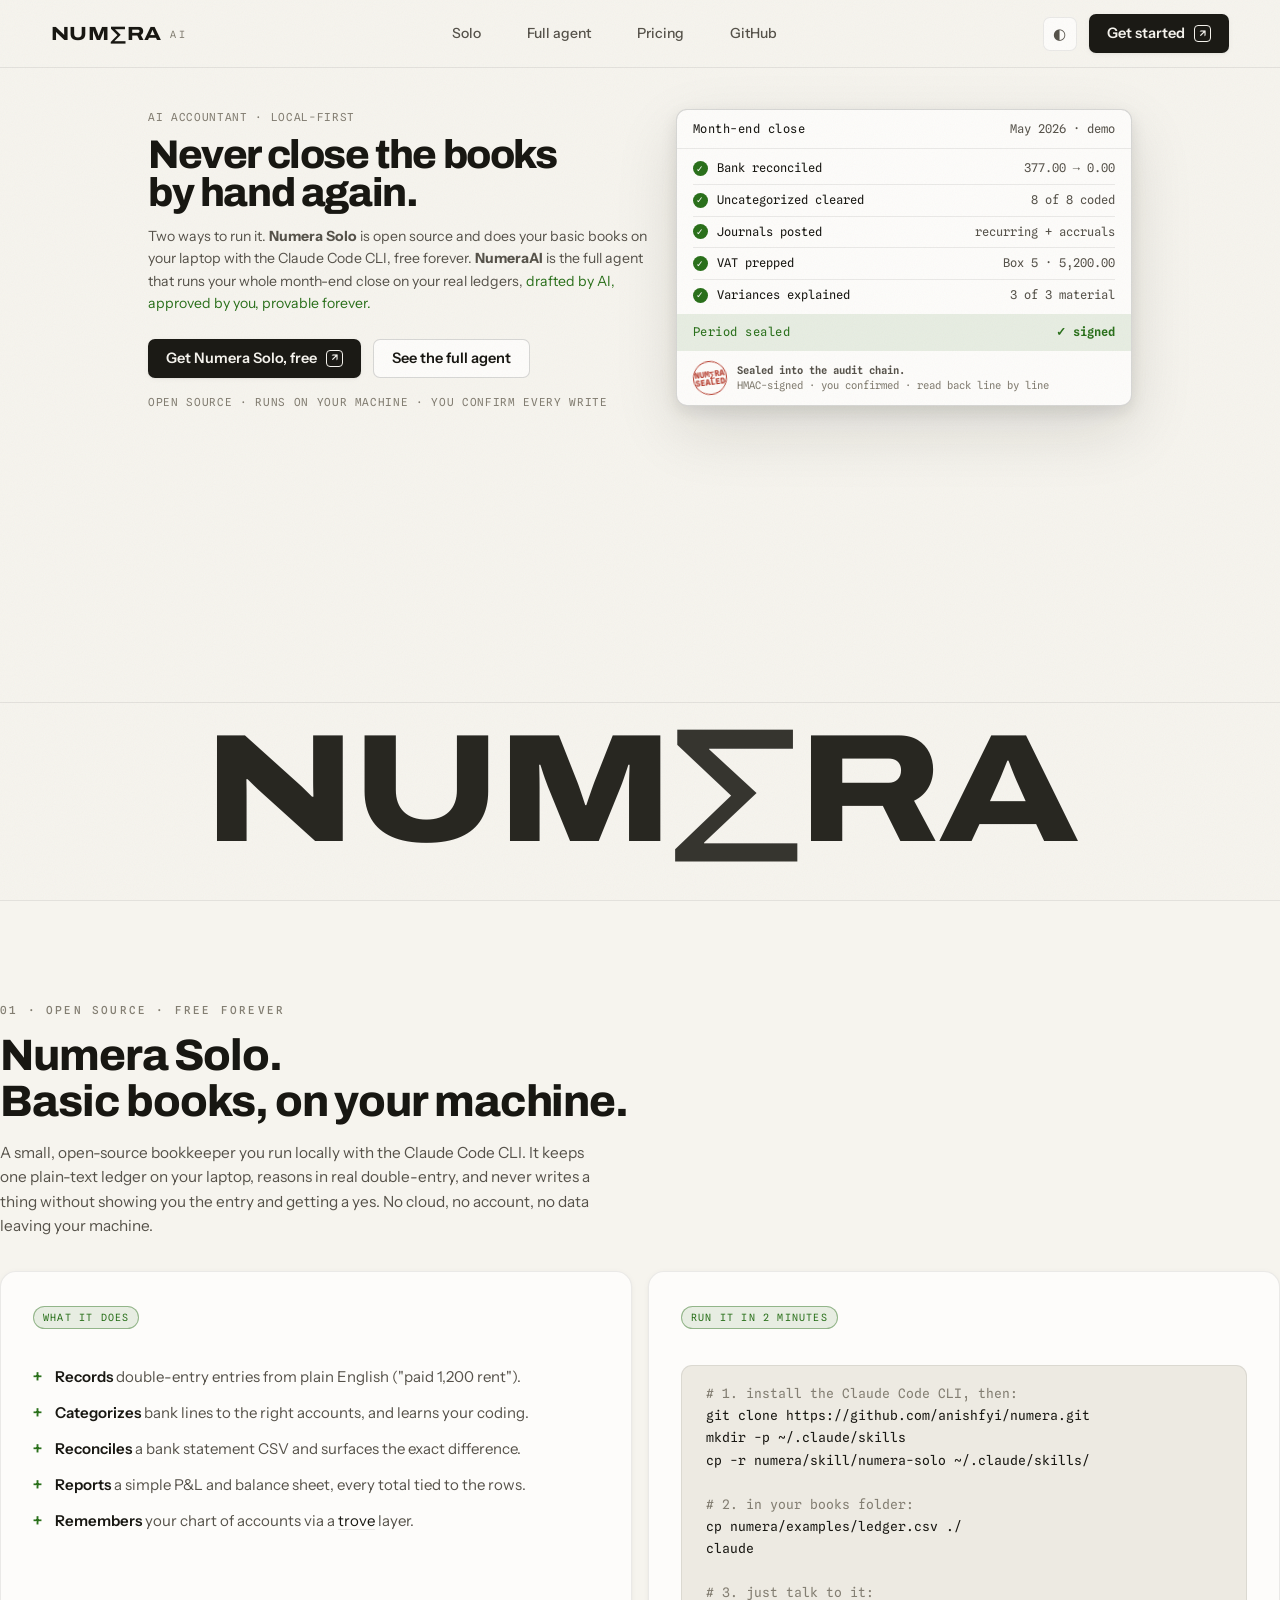
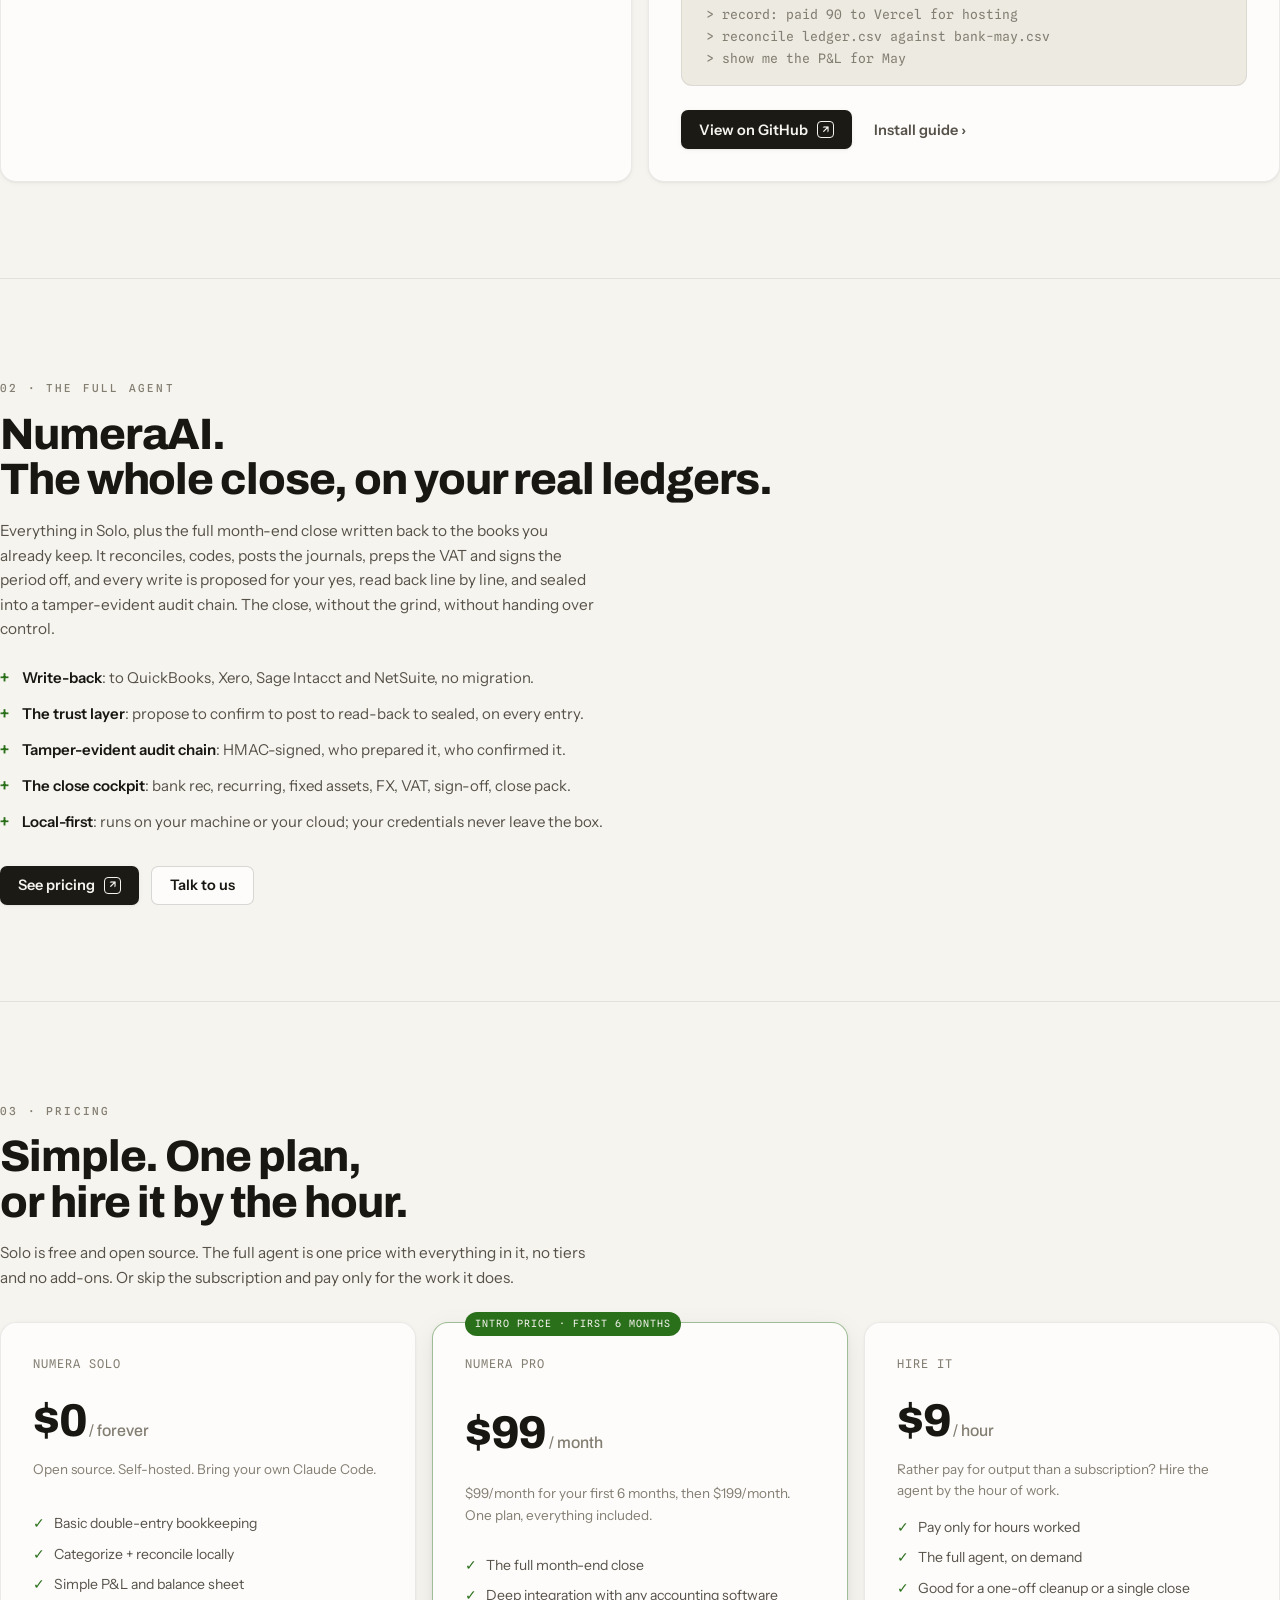
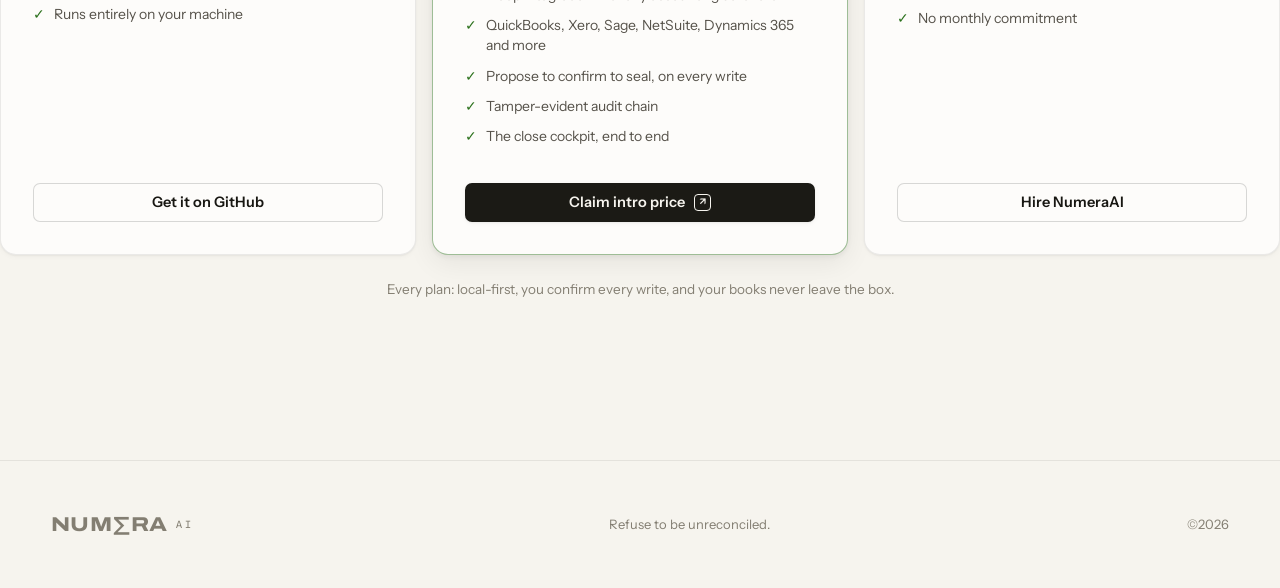
==== commit 14d00c71: "feat(numera): rename Lite to Solo, price Pro at 99/199, add any-platform playbook Pricing: Numera Pr" ====
--- a/docs/index.html
+++ b/docs/index.html
@@ -4,7 +4,7 @@
 <meta charset="UTF-8">
 <meta name="viewport" content="width=device-width, initial-scale=1.0, viewport-fit=cover">
 <title>NUM∑RA AI · the AI that closes your books</title>
-<meta name="description" content="NumeraAI is an AI accountant. Numera Lite is open source and runs on your laptop with the Claude Code CLI. The full NumeraAI does your whole month-end close on your real ledgers.">
+<meta name="description" content="NumeraAI is an AI accountant. Numera Solo is open source and runs on your laptop with the Claude Code CLI. The full NumeraAI does your whole month-end close on your real ledgers.">
 <link rel="preconnect" href="https://fonts.googleapis.com">
 <link href="https://fonts.googleapis.com/css2?family=Archivo:wdth,wght@62..125,100..900&family=Instrument+Sans:ital,wght@0,400..700;1,400&family=Spline+Sans+Mono:wght@300..600&display=swap" rel="stylesheet">
 <link rel="stylesheet" href="numera.css">
@@ -148,7 +148,7 @@
 <header class="site">
   <a href="#top" class="wordmark">NUM<span class="sigma">∑</span>RA<span class="ai">AI</span></a>
   <nav class="primary" aria-label="Primary">
-    <a href="#lite">Lite</a>
+    <a href="#solo">Solo</a>
     <a href="#full">Full agent</a>
     <a href="#pricing">Pricing</a>
     <a href="https://github.com/anishfyi/numera">GitHub</a>
@@ -169,9 +169,9 @@
     <div>
       <span class="spec">AI ACCOUNTANT · LOCAL-FIRST</span>
       <h1 class="h-big">Never close the books<br>by hand again.</h1>
-      <p class="h-sub">Two ways to run it. <b>Numera Lite</b> is open source and does your basic books on your laptop with the Claude Code CLI, free forever. <b>NumeraAI</b> is the full agent that runs your whole month-end close on your real ledgers, <span class="hi-ok">drafted by AI, approved by you, provable forever.</span></p>
+      <p class="h-sub">Two ways to run it. <b>Numera Solo</b> is open source and does your basic books on your laptop with the Claude Code CLI, free forever. <b>NumeraAI</b> is the full agent that runs your whole month-end close on your real ledgers, <span class="hi-ok">drafted by AI, approved by you, provable forever.</span></p>
       <div class="row" style="margin-top:var(--s5)">
-        <a class="btn btn-primary" href="https://github.com/anishfyi/numera">Get Numera Lite, free <span class="glyph">↗</span></a>
+        <a class="btn btn-primary" href="https://github.com/anishfyi/numera">Get Numera Solo, free <span class="glyph">↗</span></a>
         <a class="btn btn-secondary" href="#full">See the full agent</a>
       </div>
       <p class="spec" style="margin-top:var(--s4); color:var(--text-3)">OPEN SOURCE · RUNS ON YOUR MACHINE · YOU CONFIRM EVERY WRITE</p>
@@ -200,10 +200,10 @@
 <div class="megamark megamark-band" aria-hidden="true"><span>NUM<span class="sigma">∑</span>RA</span></div>
 </div><!-- /hero-fold -->
 
-<!-- ===== LITE ===== -->
-<section class="wrap section" id="lite">
+<!-- ===== SOLO ===== -->
+<section class="wrap section" id="solo">
   <span class="eyebrow">01 · OPEN SOURCE · FREE FOREVER</span>
-  <h2 class="h2">Numera Lite.<br>Basic books, on your machine.</h2>
+  <h2 class="h2">Numera Solo.<br>Basic books, on your machine.</h2>
   <p class="note">A small, open-source bookkeeper you run locally with the Claude Code CLI. It keeps one plain-text ledger on your laptop, reasons in real double-entry, and never writes a thing without showing you the entry and getting a yes. No cloud, no account, no data leaving your machine.</p>
 
   <div class="cards2">
@@ -222,7 +222,7 @@
       <div class="code"><span class="c"># 1. install the Claude Code CLI, then:</span>
 git clone https://github.com/anishfyi/numera.git
 mkdir -p ~/.claude/skills
-cp -r numera/skill/numera-lite ~/.claude/skills/
+cp -r numera/skill/numera-solo ~/.claude/skills/
 
 <span class="c"># 2. in your books folder:</span>
 cp numera/examples/ledger.csv ./
@@ -244,7 +244,7 @@
 <section class="wrap section" id="full">
   <span class="eyebrow">02 · THE FULL AGENT</span>
   <h2 class="h2">NumeraAI.<br>The whole close, on your real ledgers.</h2>
-  <p class="note">Everything in Lite, plus the full month-end close written back to the books you already keep. It reconciles, codes, posts the journals, preps the VAT and signs the period off, and every write is proposed for your yes, read back line by line, and sealed into a tamper-evident audit chain. The close, without the grind, without handing over control.</p>
+  <p class="note">Everything in Solo, plus the full month-end close written back to the books you already keep. It reconciles, codes, posts the journals, preps the VAT and signs the period off, and every write is proposed for your yes, read back line by line, and sealed into a tamper-evident audit chain. The close, without the grind, without handing over control.</p>
   <ul class="feat" style="max-width:64ch; grid-template-columns:1fr; gap:var(--s3)">
     <li><b>Write-back</b>: to QuickBooks, Xero, Sage Intacct and NetSuite, no migration.</li>
     <li><b>The trust layer</b>: propose to confirm to post to read-back to sealed, on every entry.</li>
@@ -262,12 +262,12 @@
 <section class="wrap section" id="pricing">
   <span class="eyebrow">03 · PRICING</span>
   <h2 class="h2">Simple. One plan,<br>or hire it by the hour.</h2>
-  <p class="note">Lite is free and open source. The full agent is one price with everything in it, no tiers and no add-ons. Or skip the subscription and pay only for the work it does.</p>
+  <p class="note">Solo is free and open source. The full agent is one price with everything in it, no tiers and no add-ons. Or skip the subscription and pay only for the work it does.</p>
 
   <div class="prices">
-    <!-- Lite -->
+    <!-- Solo -->
     <div class="price">
-      <span class="pname">Numera Lite</span>
+      <span class="pname">Numera Solo</span>
       <div class="amt">$0<small> / forever</small></div>
       <p class="sub2">Open source. Self-hosted. Bring your own Claude Code.</p>
       <ul>
@@ -281,18 +281,19 @@
 
     <!-- Full -->
     <div class="price feature">
-      <span class="badge">founder price · first 1,000</span>
-      <span class="pname">NumeraAI</span>
-      <div class="amt">$79<small> / month</small></div>
-      <p class="sub2">For the first 1,000 members. $149/month after. One plan, everything included.</p>
+      <span class="badge">intro price · first 6 months</span>
+      <span class="pname">Numera Pro</span>
+      <div class="amt">$99<small> / month</small></div>
+      <p class="sub2">$99/month for your first 6 months, then $199/month. One plan, everything included.</p>
       <ul>
         <li>The full month-end close</li>
-        <li>Write-back to QuickBooks, Xero, Sage, NetSuite</li>
+        <li>Deep integration with any accounting software</li>
+        <li>QuickBooks, Xero, Sage, NetSuite, Dynamics 365 and more</li>
         <li>Propose to confirm to seal, on every write</li>
         <li>Tamper-evident audit chain</li>
         <li>The close cockpit, end to end</li>
       </ul>
-      <a class="btn btn-primary" href="mailto:anishfyi@gmail.com?subject=NumeraAI%20-%20claim%20founder%20price">Claim founder price <span class="glyph">↗</span></a>
+      <a class="btn btn-primary" href="mailto:anishfyi@gmail.com?subject=Numera%20Pro%20-%20claim%20intro%20price">Claim intro price <span class="glyph">↗</span></a>
     </div>
 
     <!-- Hire -->
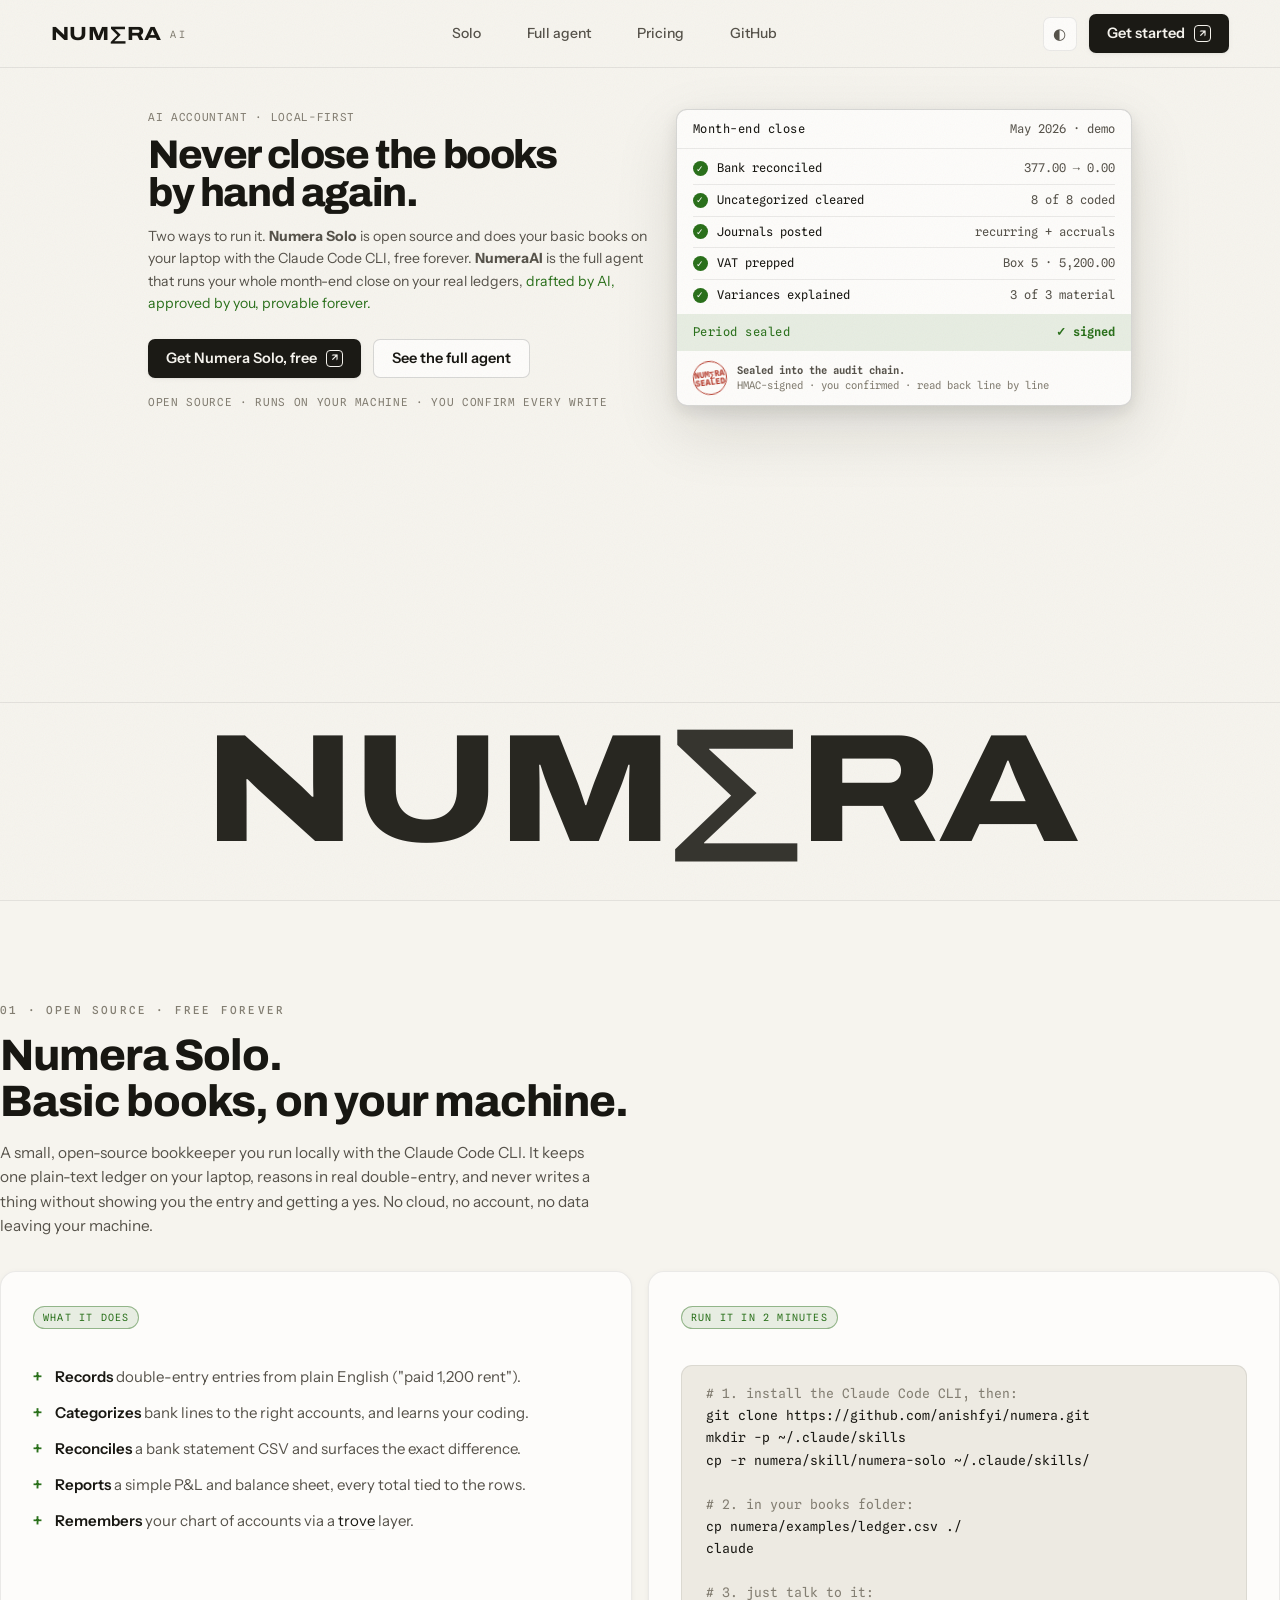
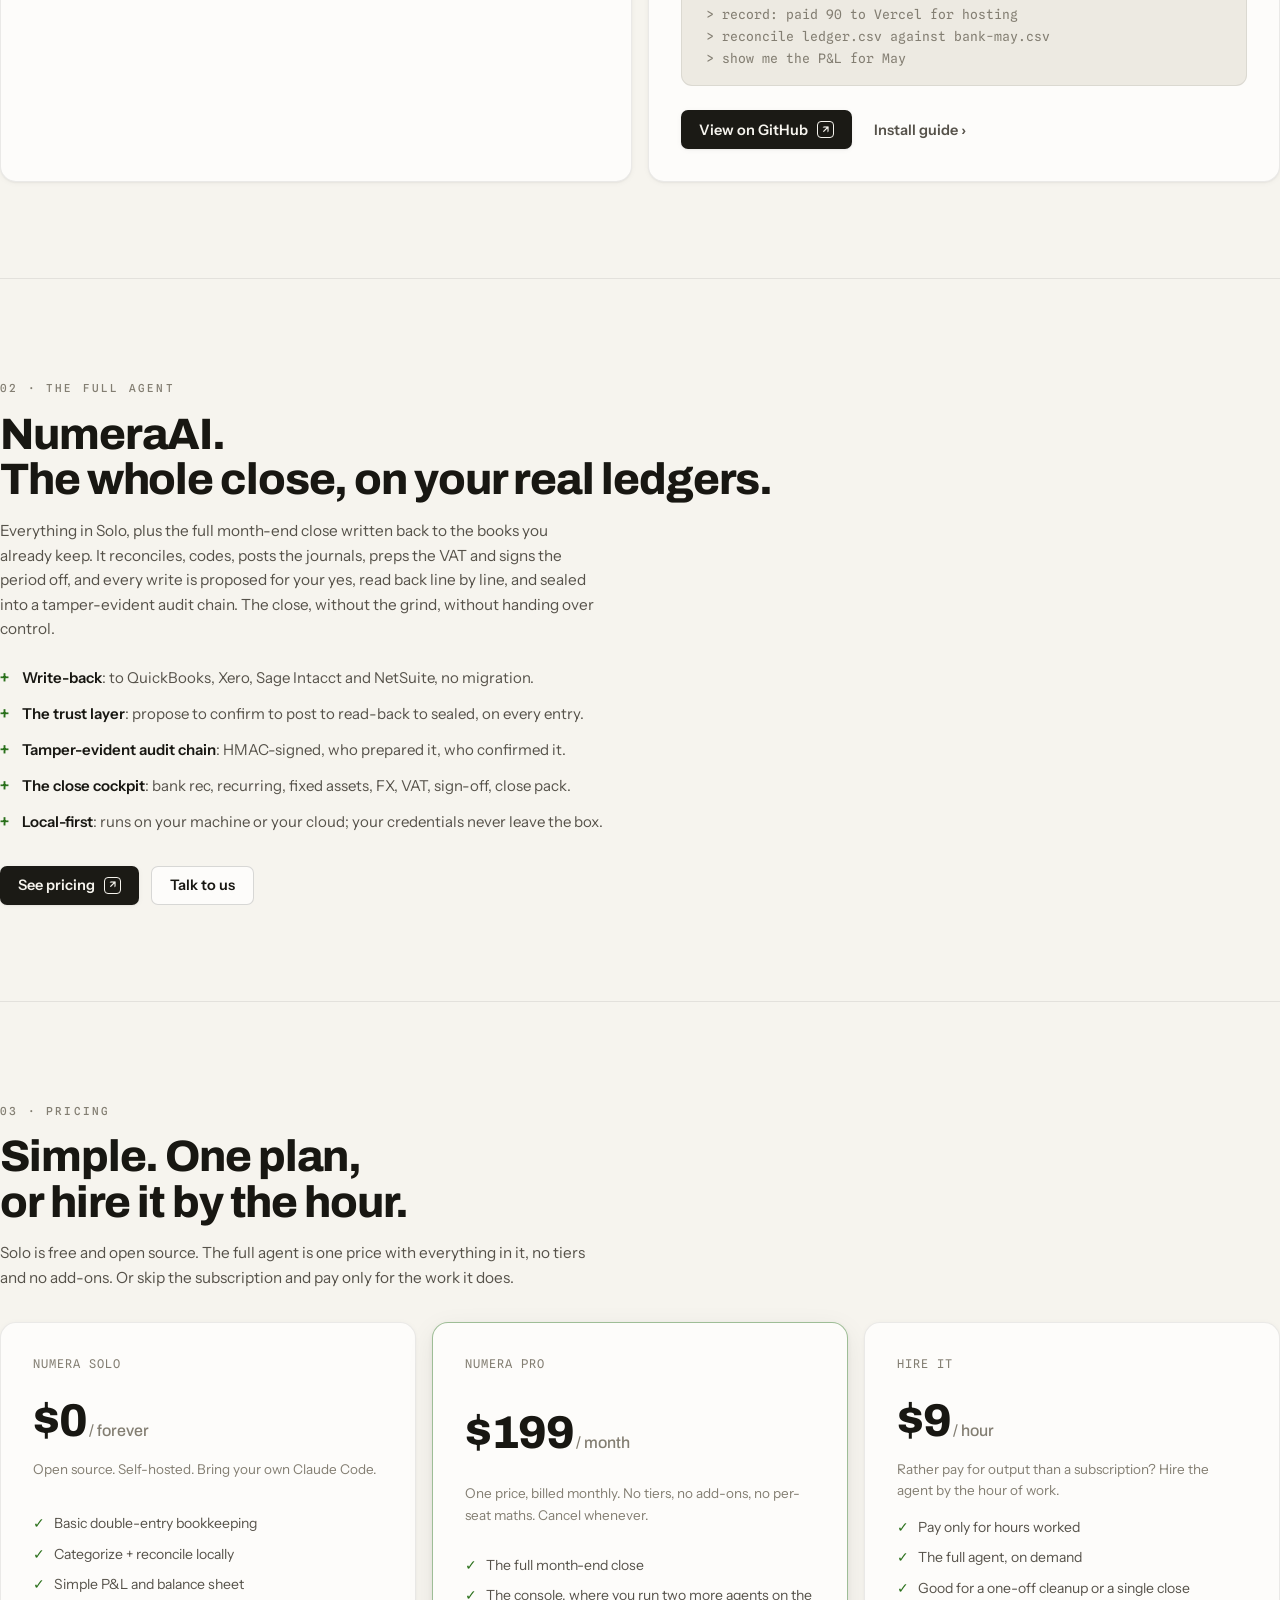
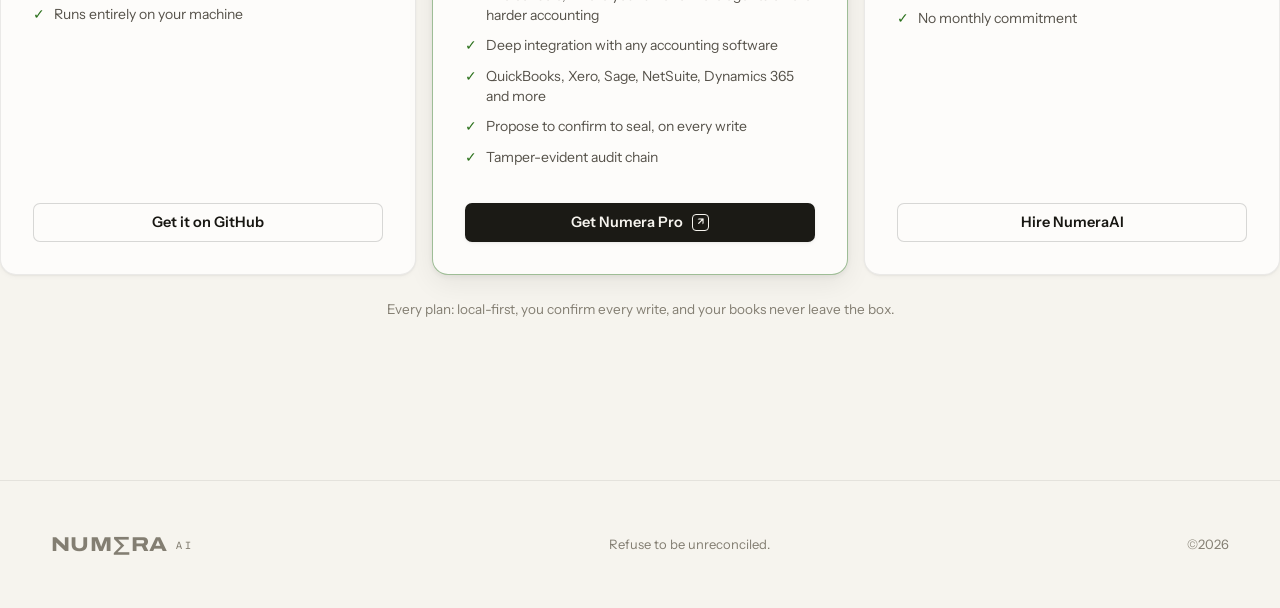
==== commit 2a62dcad: "fix(pricing): Numera Pro is a flat $199 a month, no intro tier and no scarcity Removes the intro lad" ====
--- a/docs/index.html
+++ b/docs/index.html
@@ -281,19 +281,18 @@
 
     <!-- Full -->
     <div class="price feature">
-      <span class="badge">intro price · first 6 months</span>
       <span class="pname">Numera Pro</span>
-      <div class="amt">$99<small> / month</small></div>
-      <p class="sub2">$99/month for your first 6 months, then $199/month. One plan, everything included.</p>
+      <div class="amt">$199<small> / month</small></div>
+      <p class="sub2">One price, billed monthly. No tiers, no add-ons, no per-seat maths. Cancel whenever.</p>
       <ul>
         <li>The full month-end close</li>
+        <li>The console, where you run two more agents on the harder accounting</li>
         <li>Deep integration with any accounting software</li>
         <li>QuickBooks, Xero, Sage, NetSuite, Dynamics 365 and more</li>
         <li>Propose to confirm to seal, on every write</li>
         <li>Tamper-evident audit chain</li>
-        <li>The close cockpit, end to end</li>
-      </ul>
-      <a class="btn btn-primary" href="mailto:anishfyi@gmail.com?subject=Numera%20Pro%20-%20claim%20intro%20price">Claim intro price <span class="glyph">↗</span></a>
+      </ul>
+      <a class="btn btn-primary" href="mailto:anishfyi@gmail.com?subject=Numera%20Pro">Get Numera Pro <span class="glyph">↗</span></a>
     </div>
 
     <!-- Hire -->
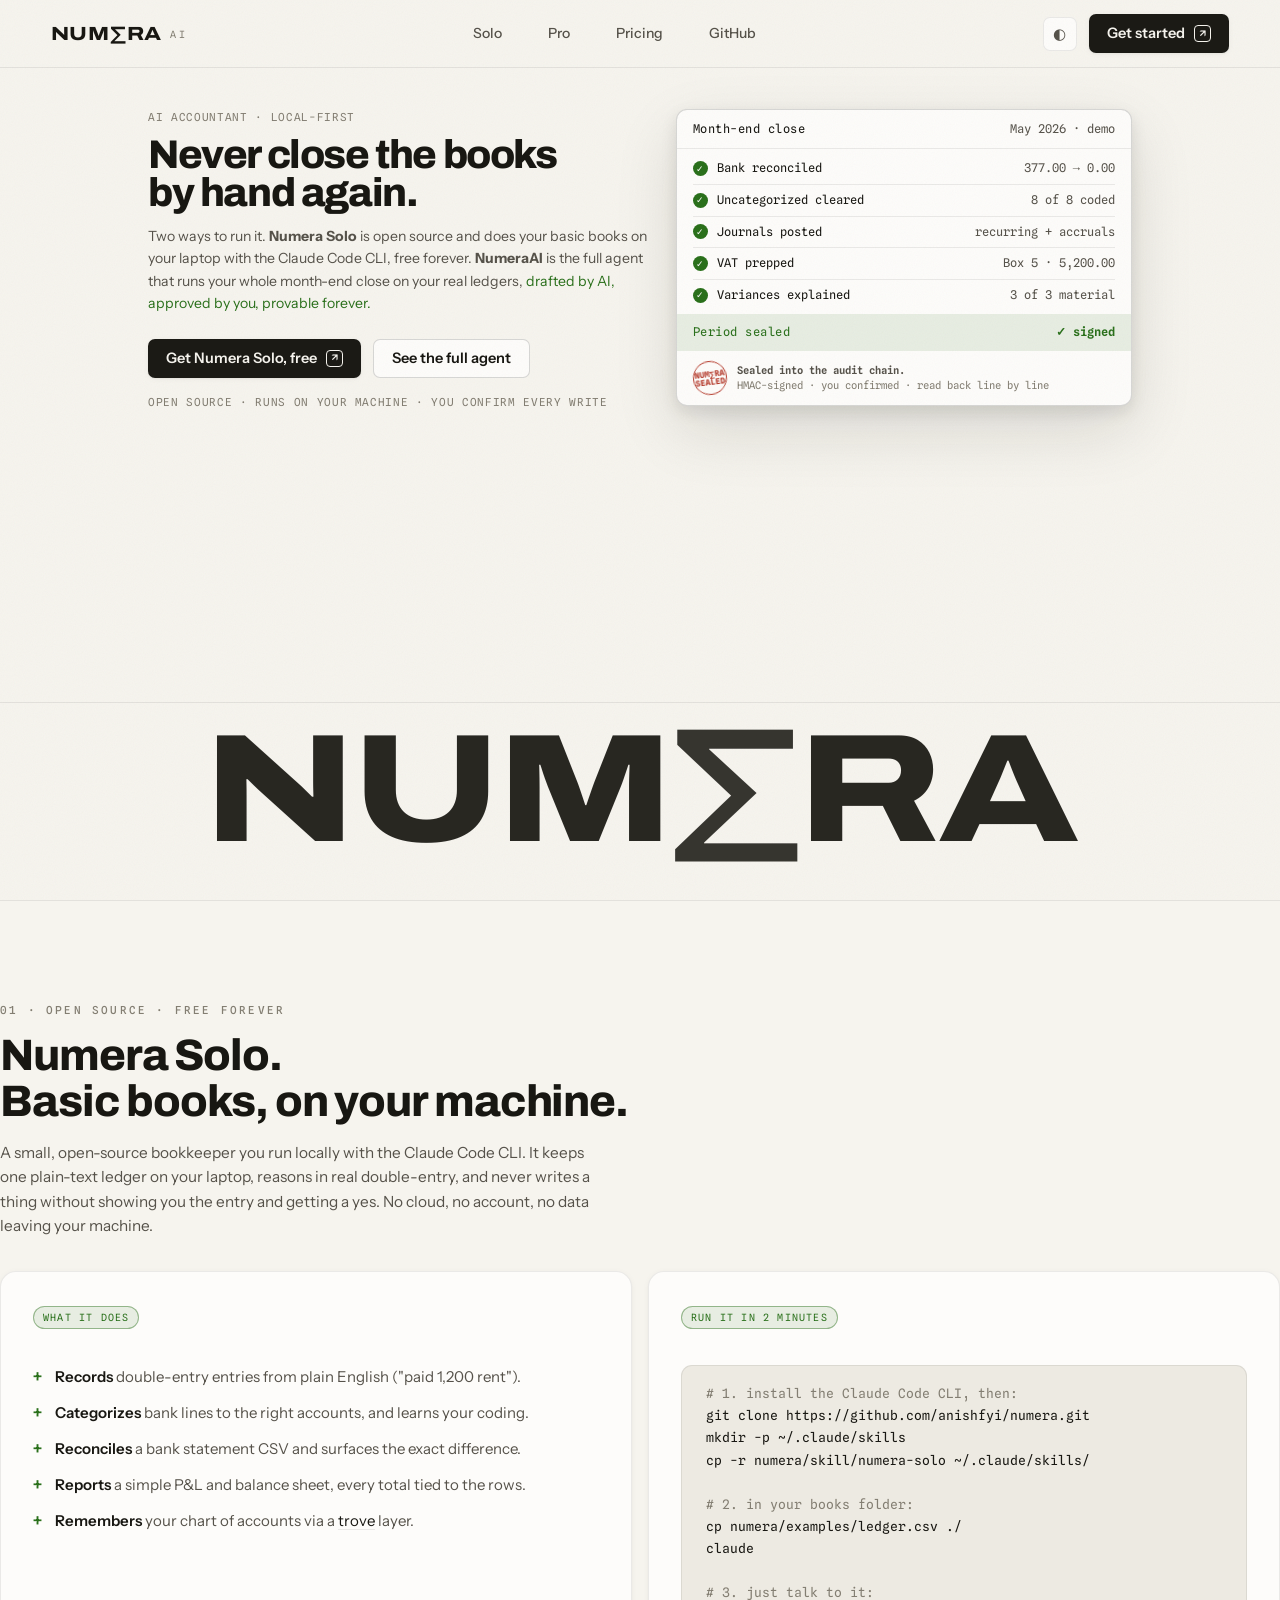
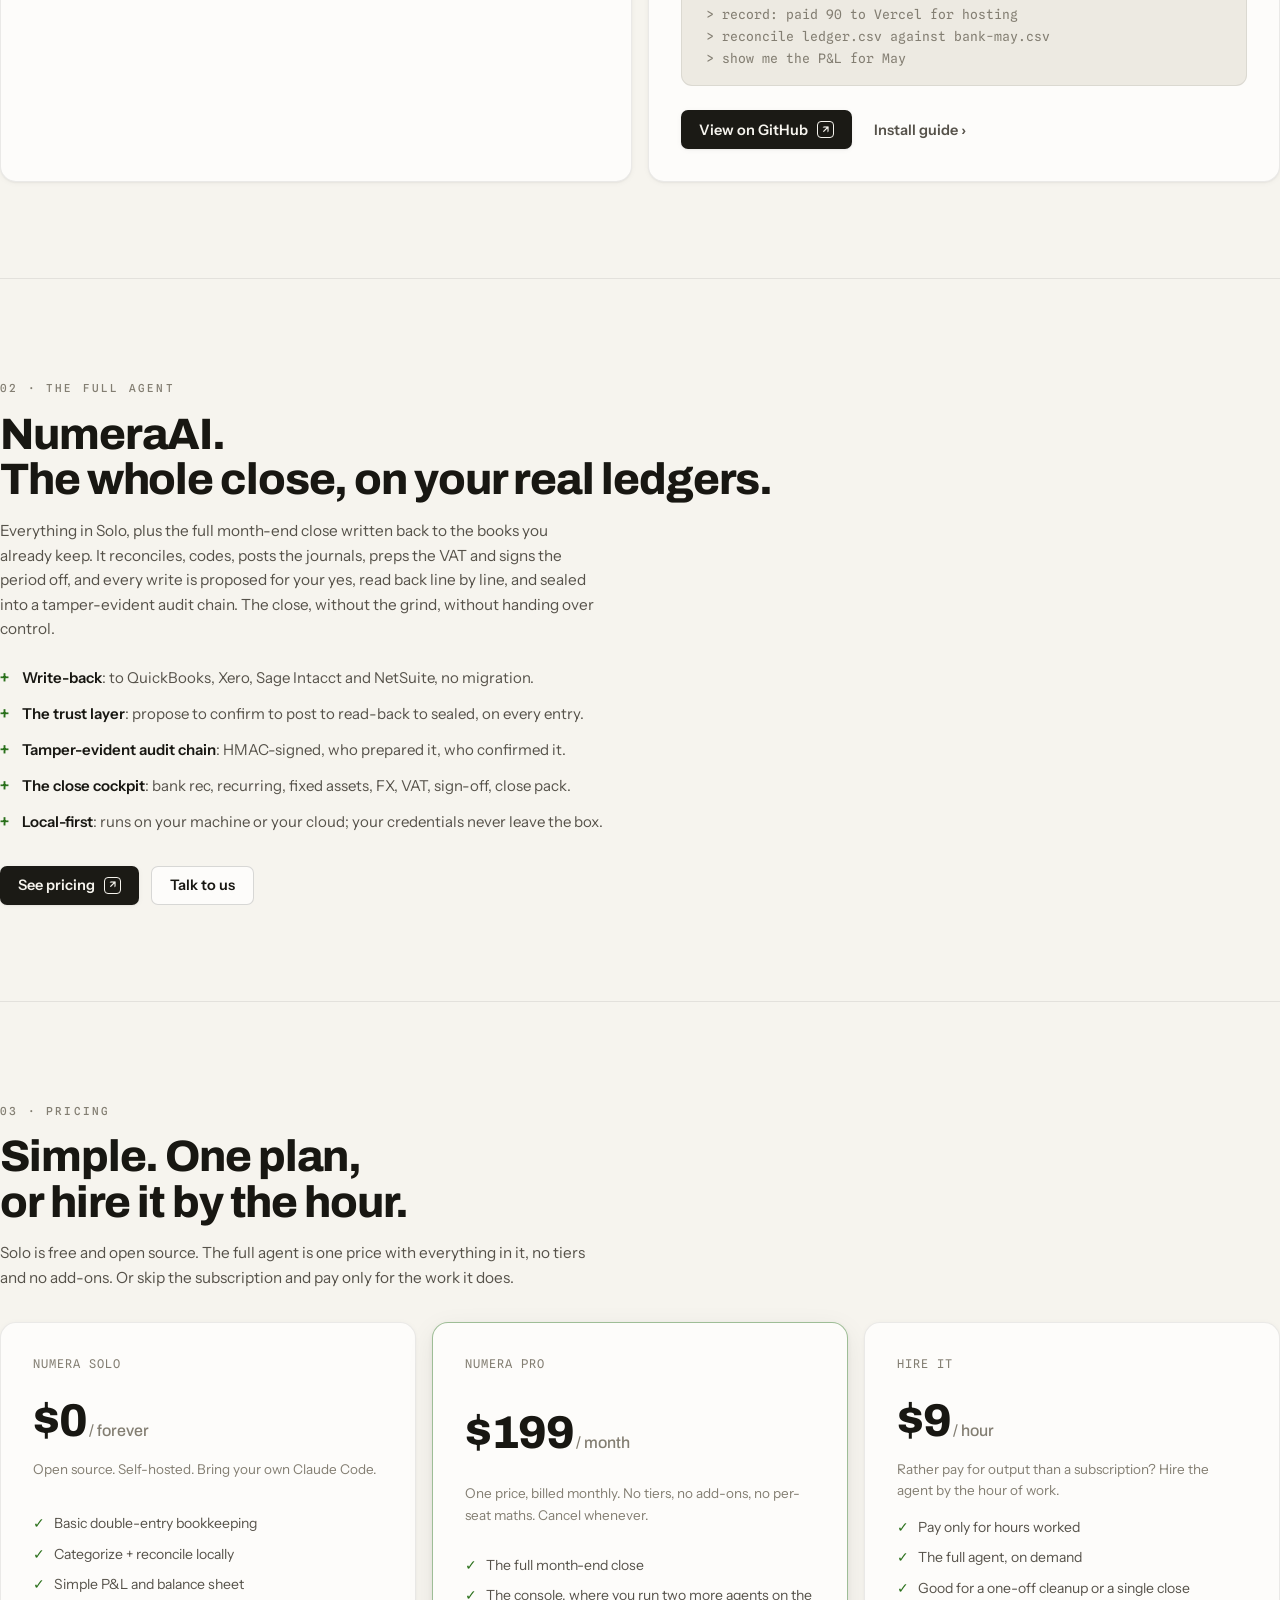
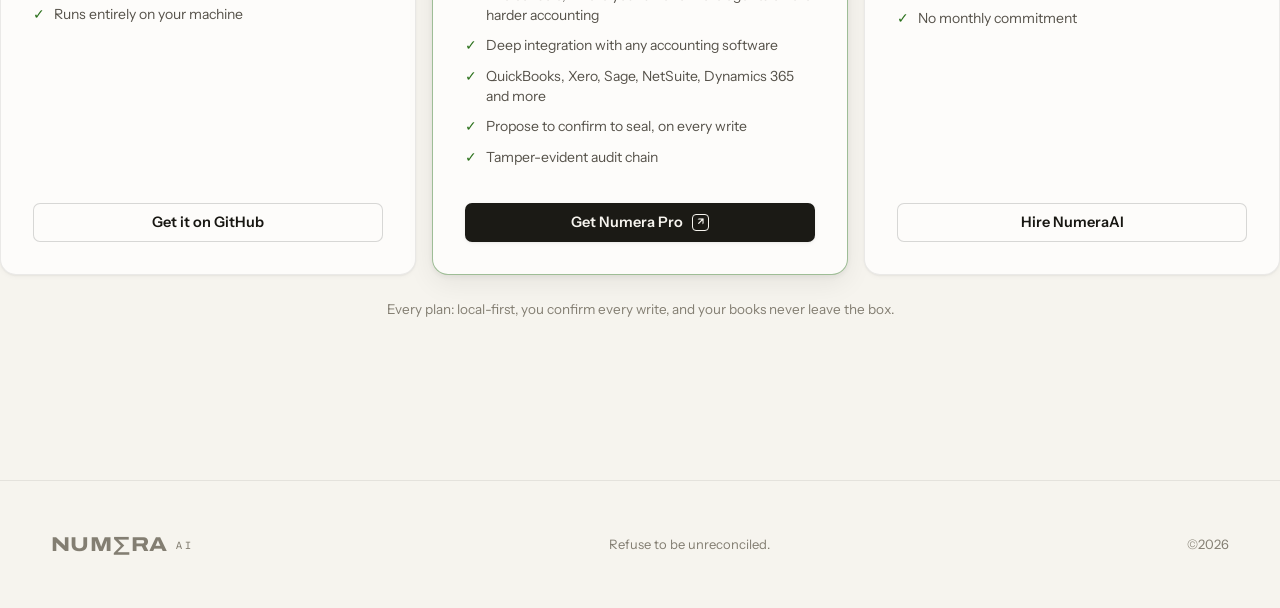
==== commit 3bc68c98: "feat(site): add /pro, a dedicated Numera Pro page numera.velofy.co/pro was a 404 while the README an" ====
--- a/docs/index.html
+++ b/docs/index.html
@@ -4,7 +4,26 @@
 <meta charset="UTF-8">
 <meta name="viewport" content="width=device-width, initial-scale=1.0, viewport-fit=cover">
 <title>NUM∑RA AI · the AI that closes your books</title>
-<meta name="description" content="NumeraAI is an AI accountant. Numera Solo is open source and runs on your laptop with the Claude Code CLI. The full NumeraAI does your whole month-end close on your real ledgers.">
+<meta name="description" content="NumeraAI is an AI accountant. Numera Solo is open source and runs on your laptop with the Claude Code CLI. Numera Pro does your whole month-end close on your real ledgers.">
+<link rel="canonical" href="https://numera.velofy.co/">
+
+<link rel="icon" href="favicon.svg" type="image/svg+xml">
+<link rel="apple-touch-icon" href="assets/numera-mark.svg">
+<meta name="theme-color" content="#0F0E0C">
+
+<meta property="og:type" content="website">
+<meta property="og:site_name" content="Numera">
+<meta property="og:url" content="https://numera.velofy.co/">
+<meta property="og:title" content="Numera · the AI that closes your books">
+<meta property="og:description" content="Numera Solo is free and open source and runs on your own machine. Numera Pro does the full month-end close and writes back to any accounting software, with a tamper-evident audit chain.">
+<meta property="og:image" content="https://numera.velofy.co/assets/og.png">
+<meta property="og:image:width" content="1200">
+<meta property="og:image:height" content="630">
+<meta name="twitter:card" content="summary_large_image">
+<meta name="twitter:title" content="Numera · the AI that closes your books">
+<meta name="twitter:description" content="Numera Solo is free and open source. Numera Pro closes your books on your real ledgers.">
+<meta name="twitter:image" content="https://numera.velofy.co/assets/og.png">
+
 <link rel="preconnect" href="https://fonts.googleapis.com">
 <link href="https://fonts.googleapis.com/css2?family=Archivo:wdth,wght@62..125,100..900&family=Instrument+Sans:ital,wght@0,400..700;1,400&family=Spline+Sans+Mono:wght@300..600&display=swap" rel="stylesheet">
 <link rel="stylesheet" href="numera.css">
@@ -149,7 +168,7 @@
   <a href="#top" class="wordmark">NUM<span class="sigma">∑</span>RA<span class="ai">AI</span></a>
   <nav class="primary" aria-label="Primary">
     <a href="#solo">Solo</a>
-    <a href="#full">Full agent</a>
+    <a href="pro/">Pro</a>
     <a href="#pricing">Pricing</a>
     <a href="https://github.com/anishfyi/numera">GitHub</a>
   </nav>
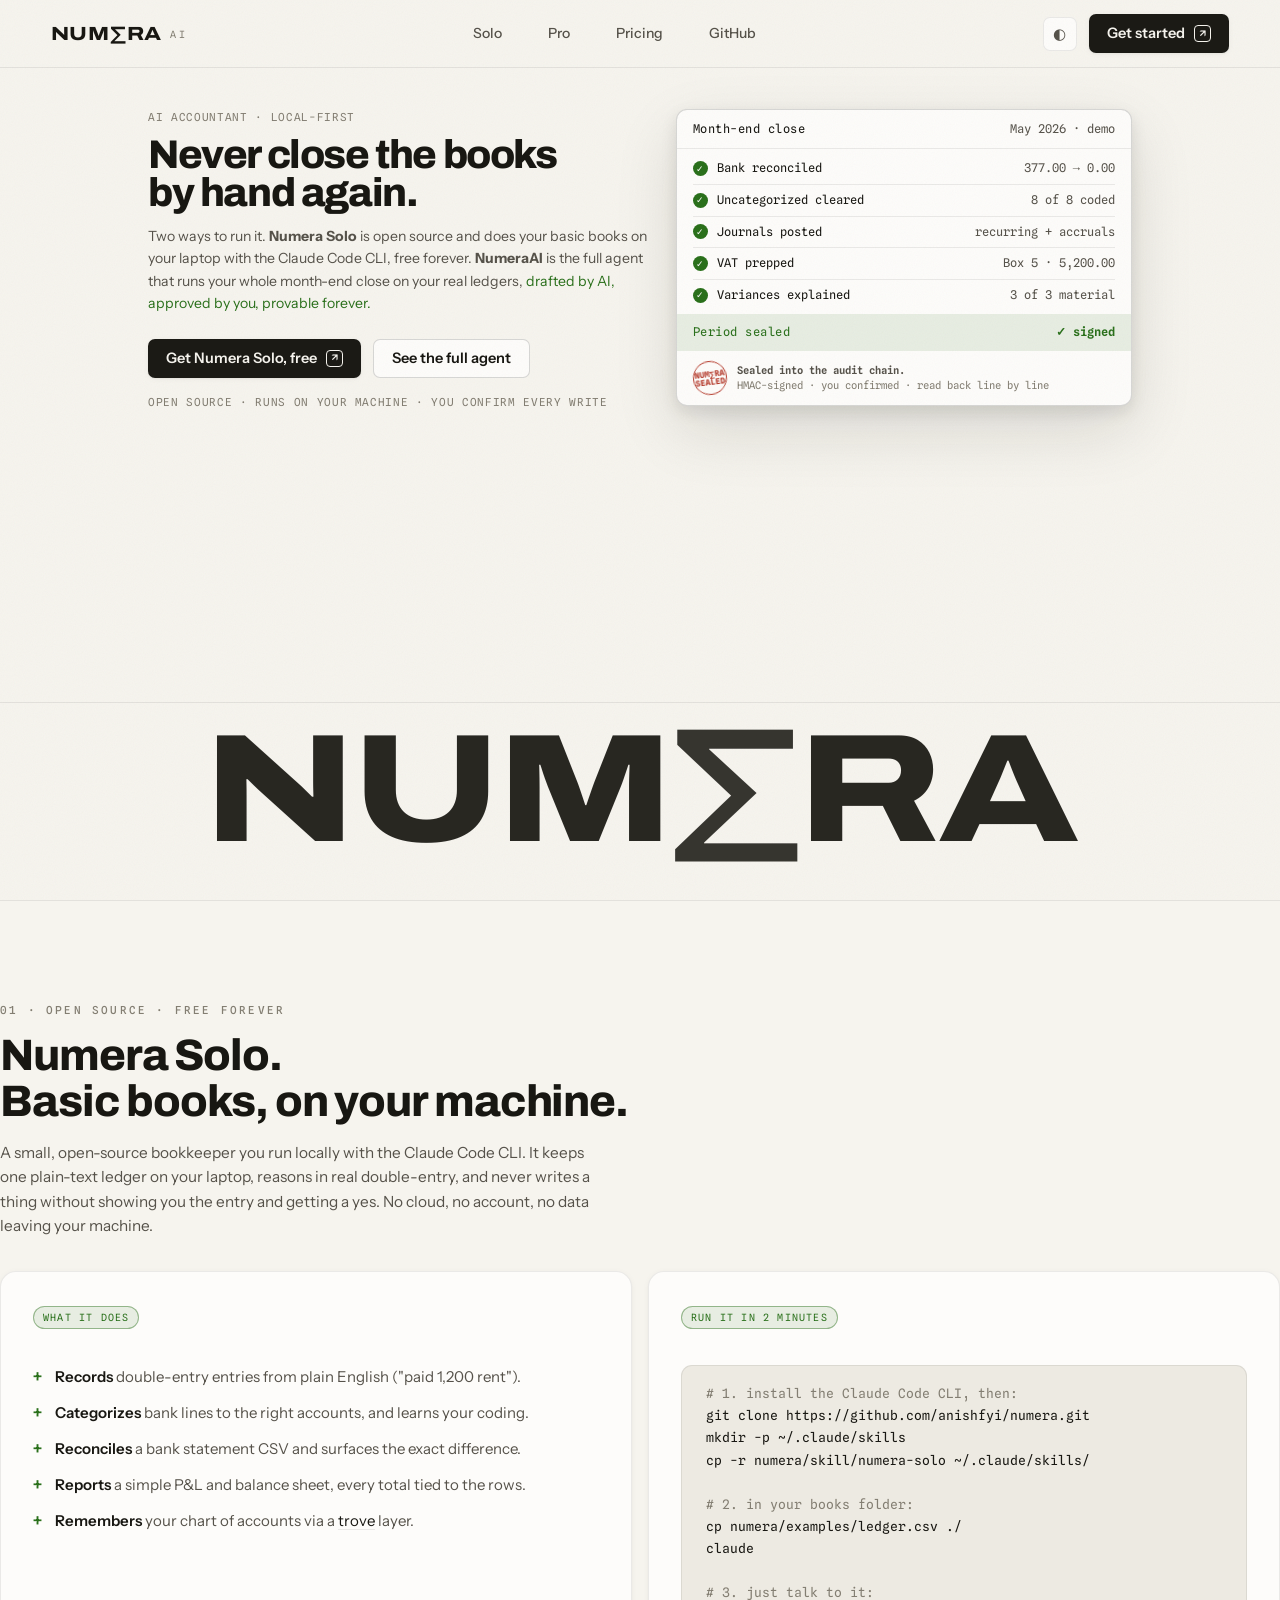
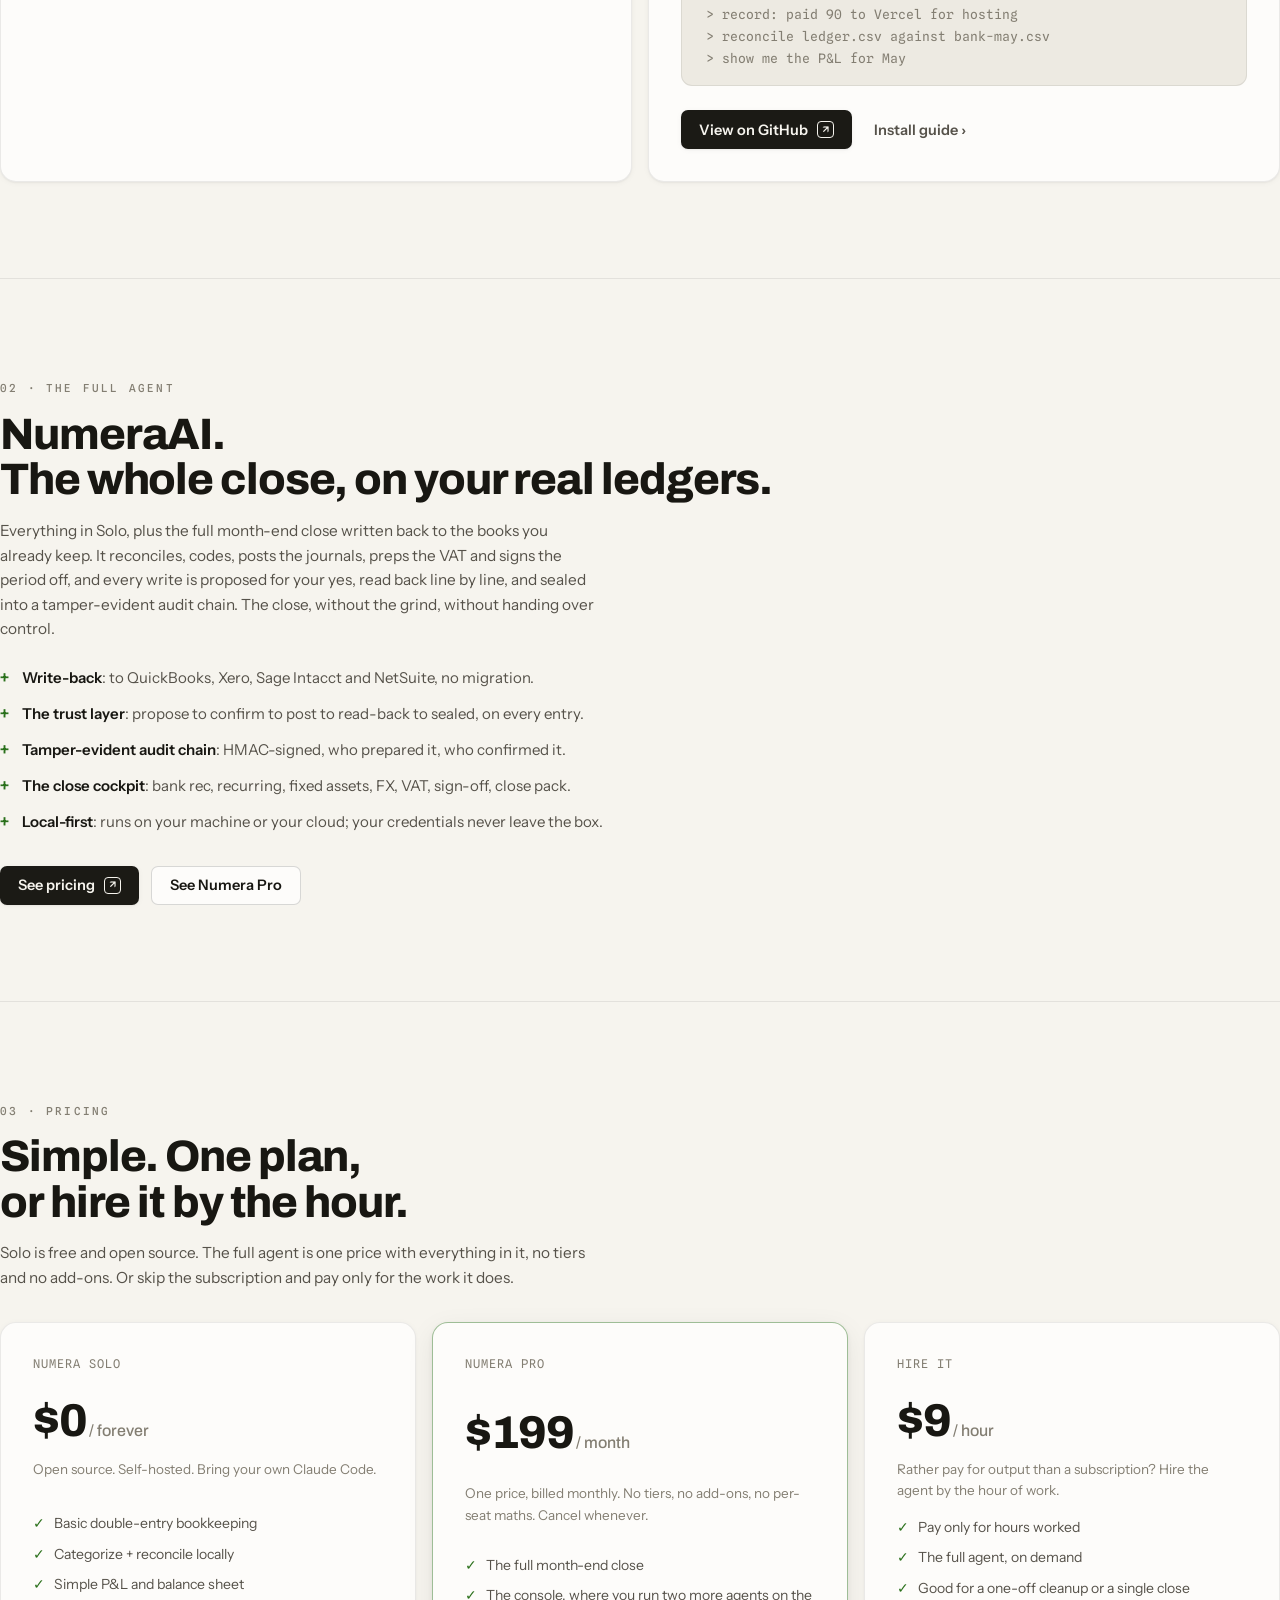
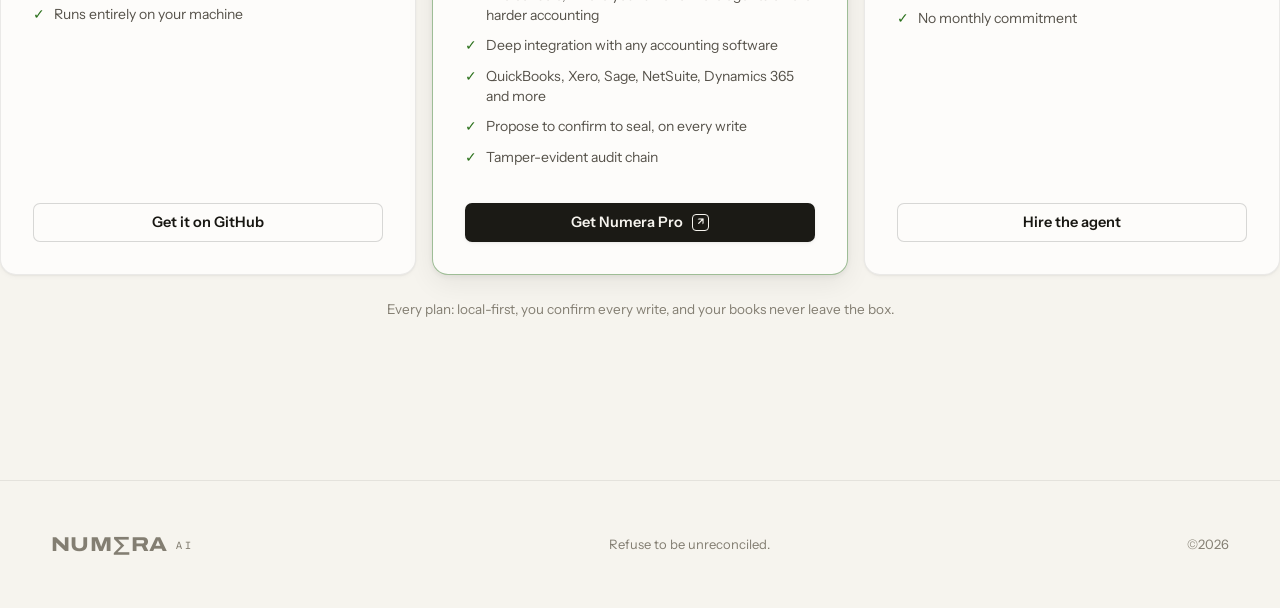
==== commit 662e21b5: "fix(site): homepage CTAs go to /pro, console links become one-line switchable The homepage pricing c" ====
--- a/docs/index.html
+++ b/docs/index.html
@@ -273,7 +273,7 @@
   </ul>
   <div class="row" style="margin-top:var(--s6)">
     <a class="btn btn-primary" href="#pricing">See pricing <span class="glyph">↗</span></a>
-    <a class="btn btn-secondary" href="mailto:anishfyi@gmail.com?subject=NumeraAI%20-%20the%20full%20agent">Talk to us</a>
+    <a class="btn btn-secondary" href="pro/">See Numera Pro</a>
   </div>
 </section>
 
@@ -311,7 +311,7 @@
         <li>Propose to confirm to seal, on every write</li>
         <li>Tamper-evident audit chain</li>
       </ul>
-      <a class="btn btn-primary" href="mailto:anishfyi@gmail.com?subject=Numera%20Pro">Get Numera Pro <span class="glyph">↗</span></a>
+      <a class="btn btn-primary" href="pro/">Get Numera Pro <span class="glyph">↗</span></a>
     </div>
 
     <!-- Hire -->
@@ -325,7 +325,7 @@
         <li>Good for a one-off cleanup or a single close</li>
         <li>No monthly commitment</li>
       </ul>
-      <a class="btn btn-secondary" href="mailto:anishfyi@gmail.com?subject=NumeraAI%20-%20hire%20by%20the%20hour">Hire NumeraAI</a>
+      <a class="btn btn-secondary" href="pro/#price">Hire the agent</a>
     </div>
   </div>
   <p class="pfoot">Every plan: local-first, you confirm every write, and your books never leave the box.</p>
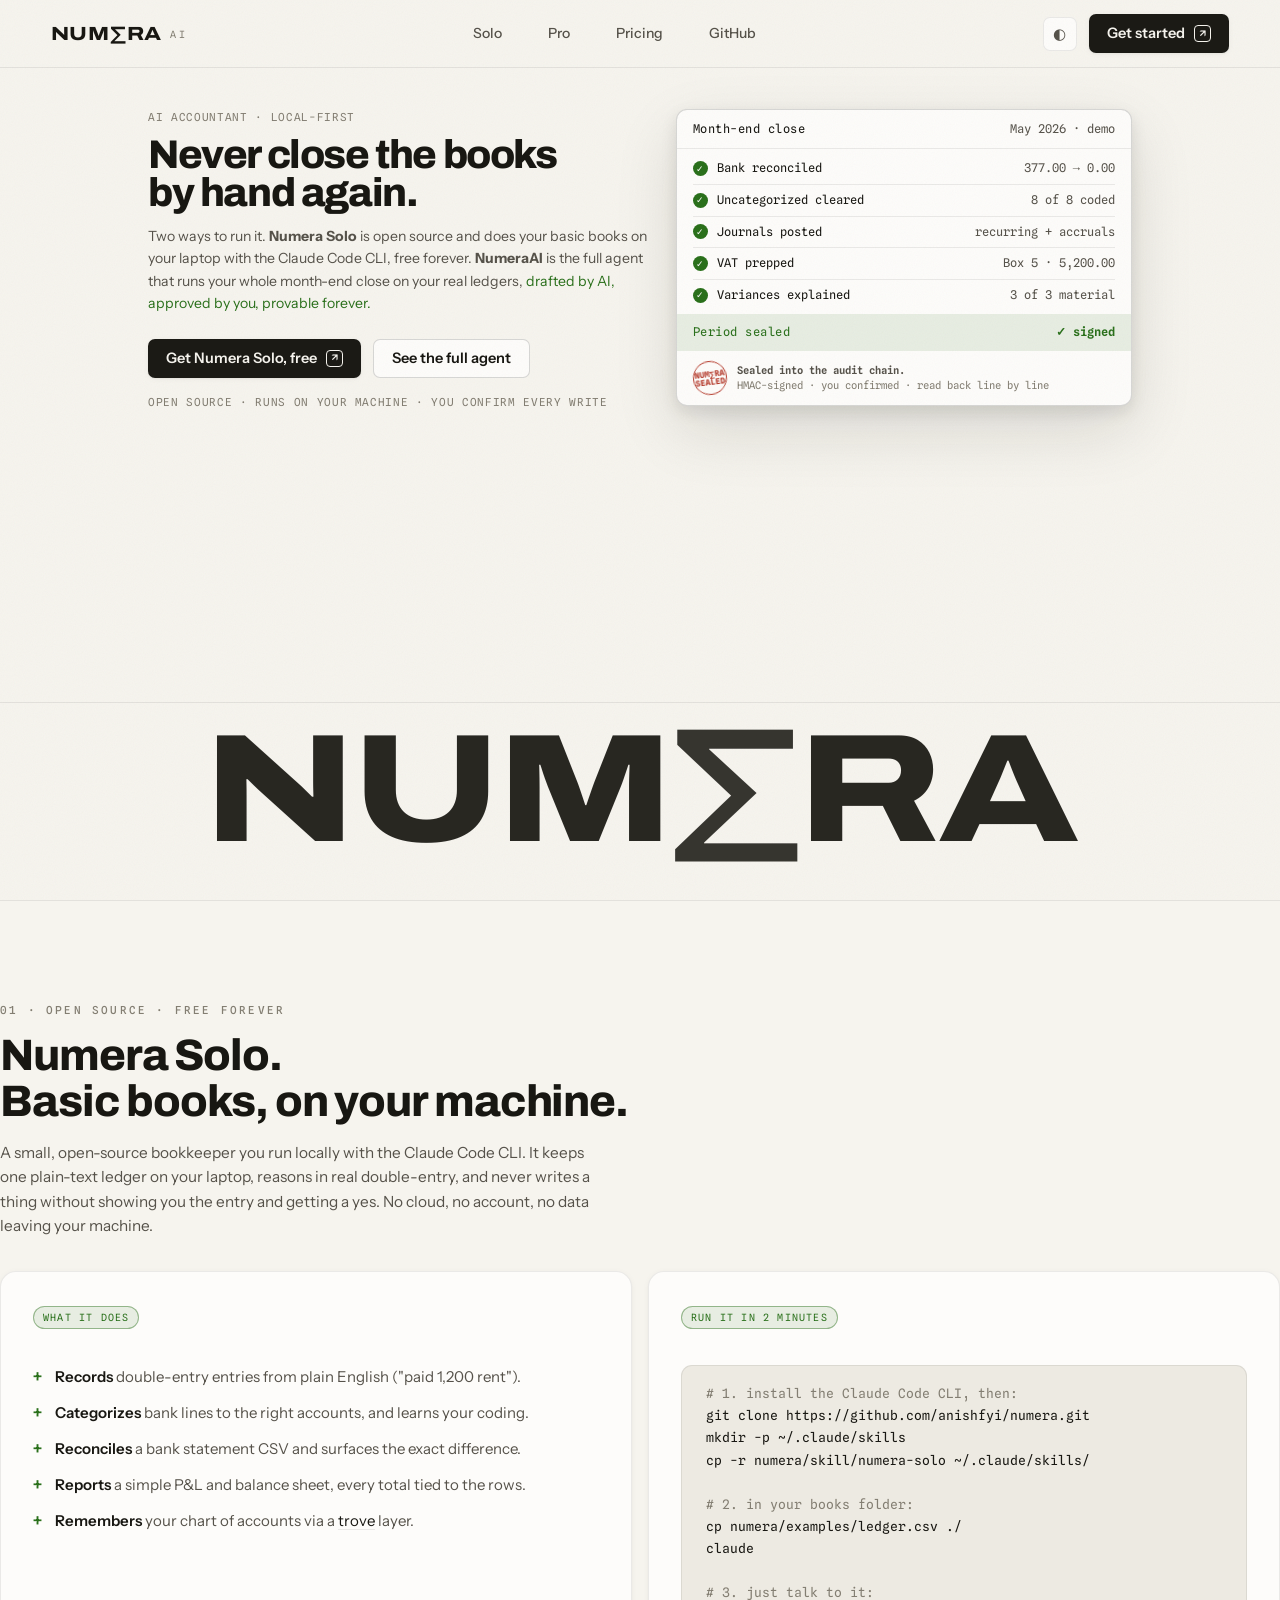
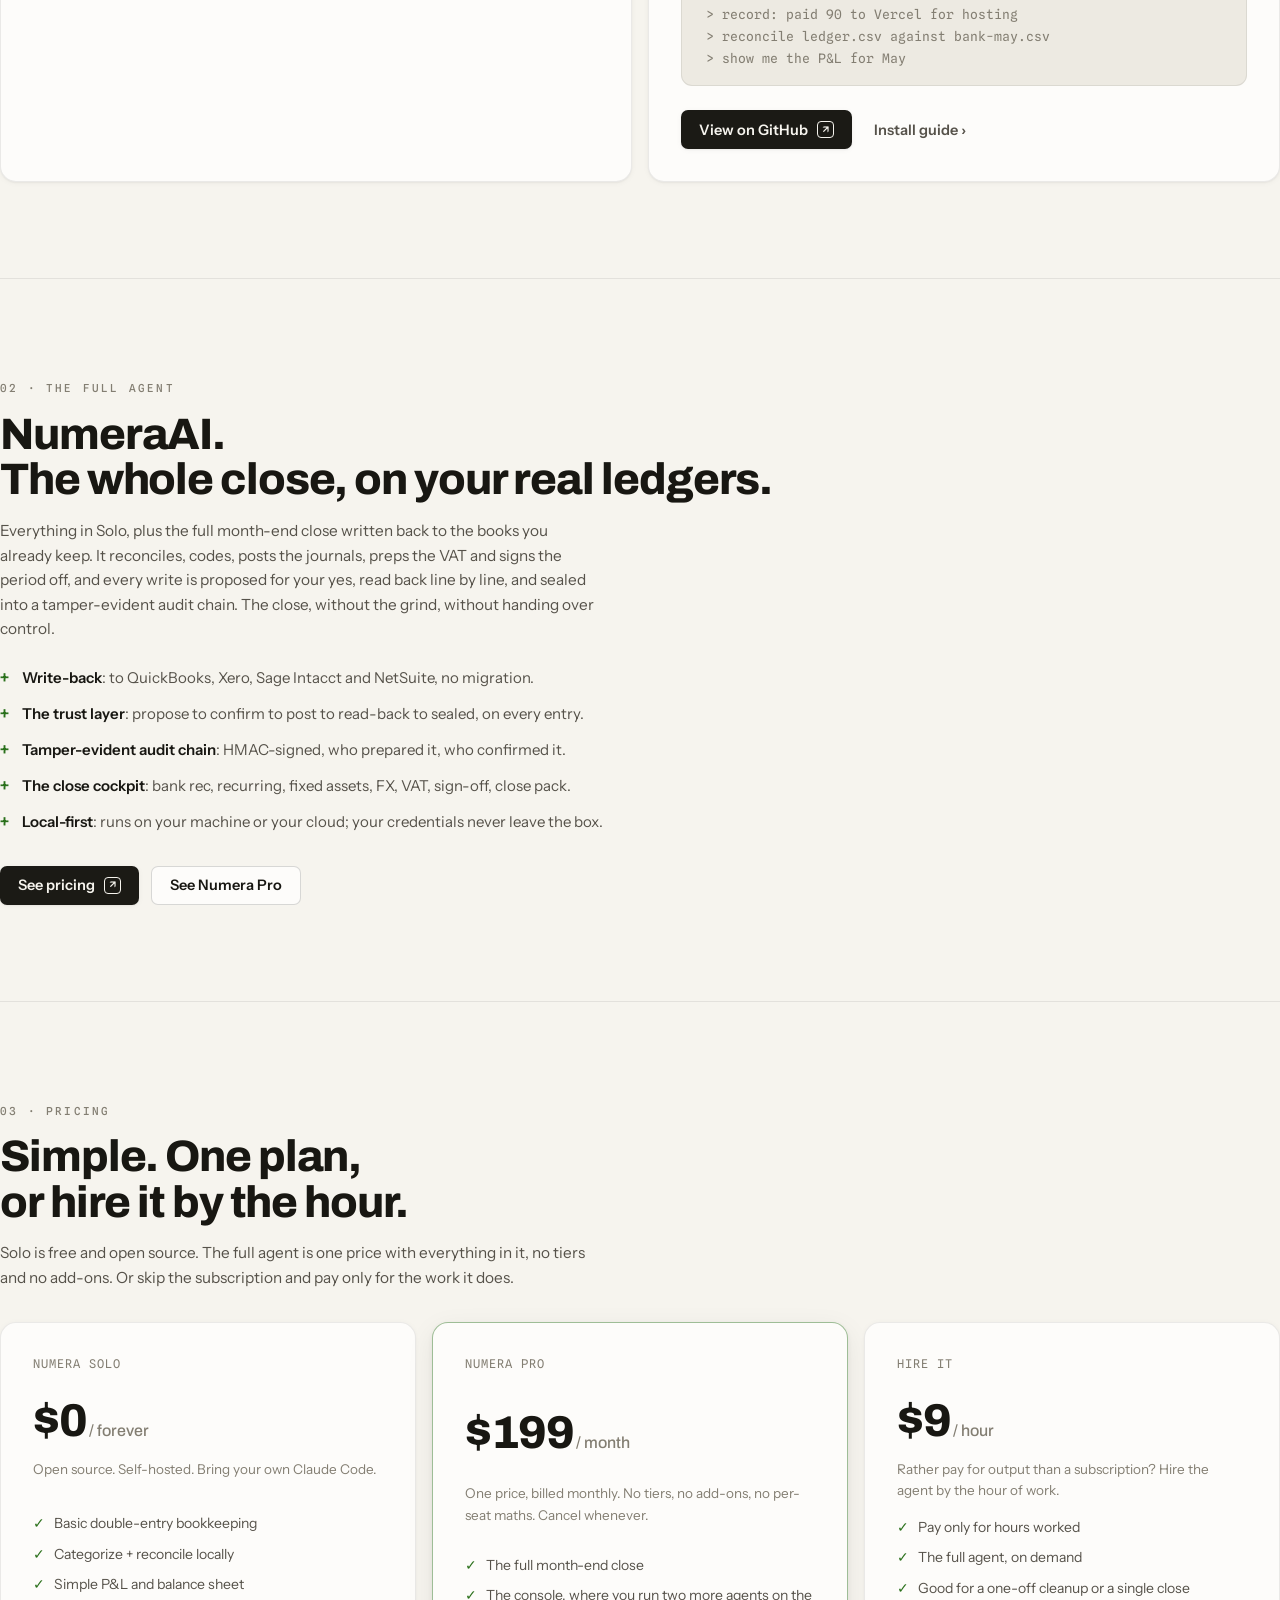
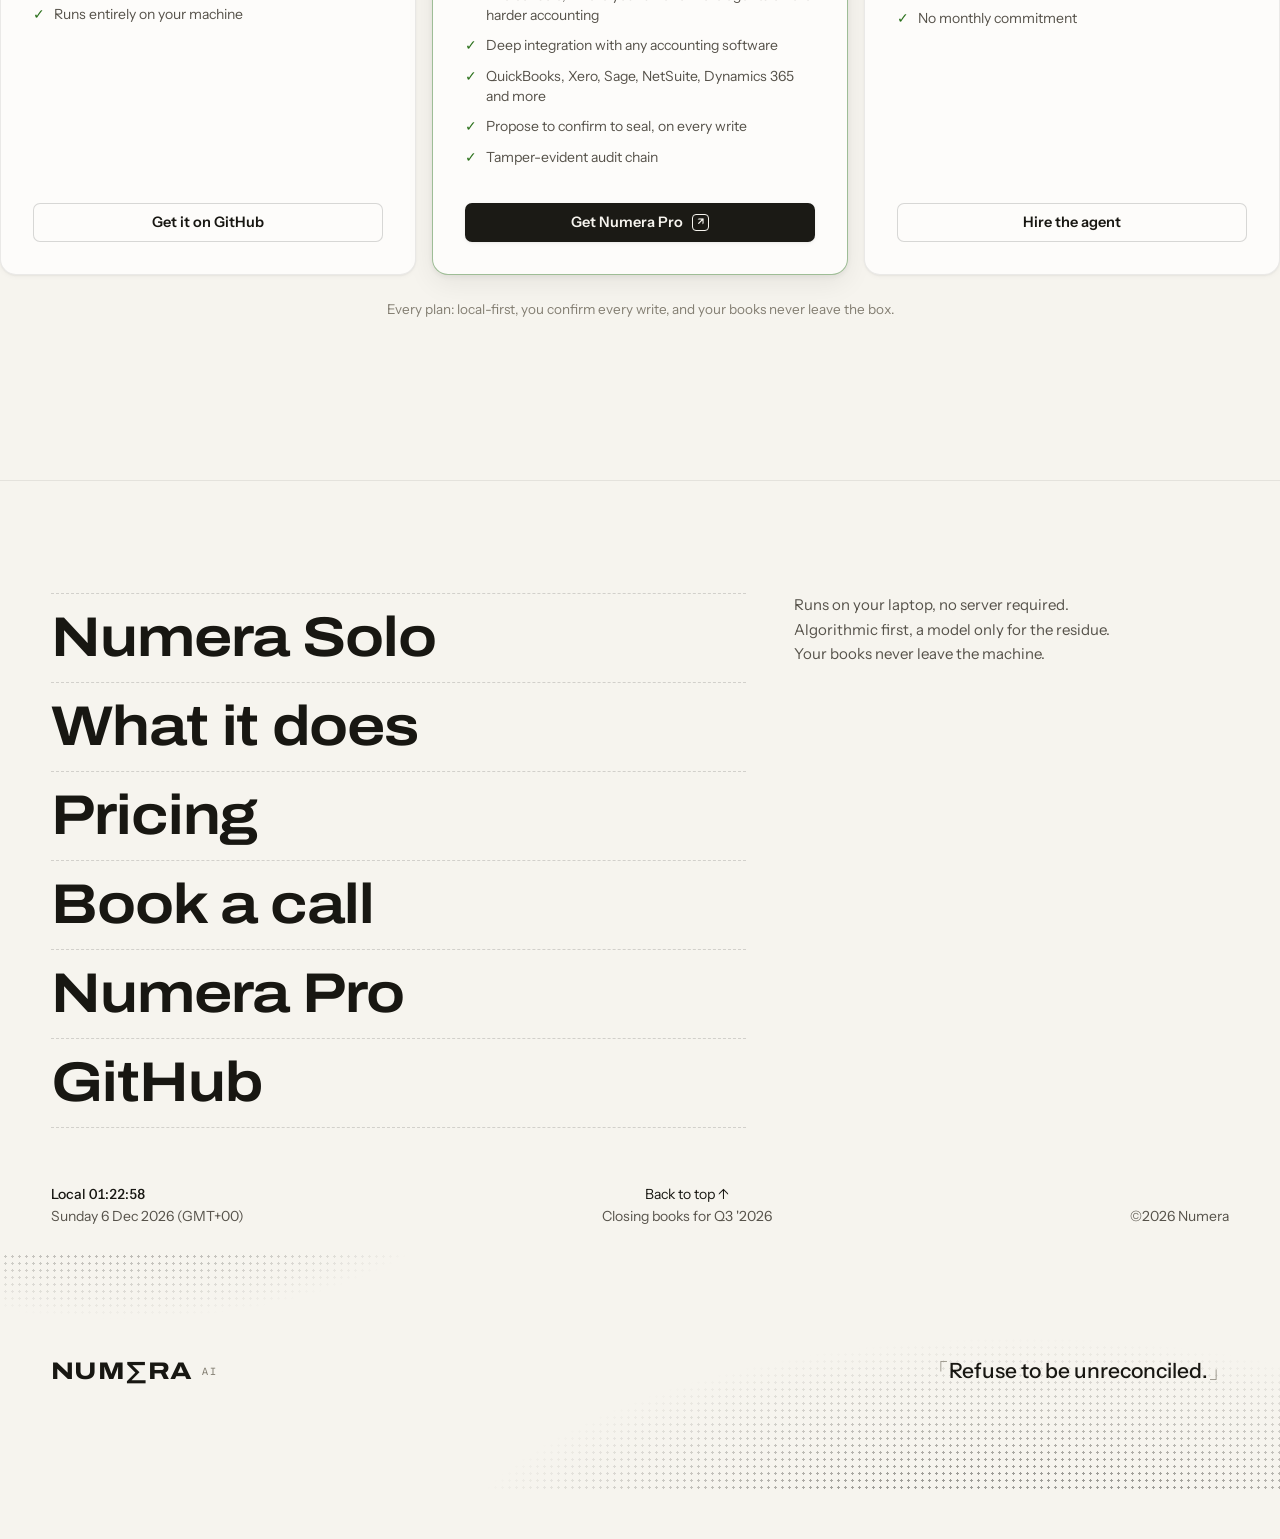
==== commit e11ae2df: "feat(solo): carry the Pro footer onto Solo Solo ended in a one-line footer while Pro had the full gr" ====
--- a/docs/index.html
+++ b/docs/index.html
@@ -335,12 +335,56 @@
 
 <!-- ===== footer ===== -->
 <footer class="site">
-  <div class="wrap foot">
-    <span class="wordmark" style="font-size:20px">NUM<span class="sigma">∑</span>RA<span class="ai">AI</span></span>
-    <span>Refuse to be unreconciled.</span>
-    <span>&copy;2026</span>
+  <div class="foot-grid">
+    <div class="foot-links">
+      <a href="#solo">Numera Solo</a>
+      <a href="#full">What it does</a>
+      <a href="#pricing">Pricing</a>
+      <a href="https://cal.com/anishfyi/30min">Book a call</a>
+      <a href="pro/">Numera Pro</a>
+      <a href="https://github.com/anishfyi/numera">GitHub</a>
+    </div>
+    <div class="foot-side">
+      <p>Runs on your laptop, no server required.<br>Algorithmic first, a model only for the residue.<br>Your books never leave the machine.</p>
+    </div>
+  </div>
+
+  <div class="foot-meta">
+    <div class="clock">
+      <b id="footClock"></b><br>
+      <span id="footDate"></span>
+    </div>
+    <div class="center">
+      <a href="#top">Back to top &uarr;</a><br>
+      Closing books for Q3 '2026
+    </div>
+    <div class="right">&copy;2026 Numera</div>
+  </div>
+
+  <div class="halftone">
+    <span class="wordmark" style="font-size:24px">NUM<span class="sigma">&#8721;</span>RA<span class="ai">AI</span></span>
+    <span class="quote"><span class="bracket">&#12300;</span>Refuse to be unreconciled.<span class="bracket">&#12301;</span></span>
   </div>
 </footer>
 
+<script>
+(function () {
+    var clock = document.getElementById('footClock');
+    var date = document.getElementById('footDate');
+    if (!clock || !date) return;
+    function tick() {
+      var n = new Date();
+      var off = n.getTimezoneOffset();
+      var sign = off <= 0 ? '+' : '\u2212';
+      var hrs = String(Math.abs(off / 60)).padStart(2, '0');
+      clock.textContent = 'Local ' + n.toLocaleTimeString('en-GB');
+      date.textContent = n.toLocaleDateString('en-GB',
+        { weekday: 'long', day: 'numeric', month: 'short', year: 'numeric' })
+        + ' (GMT' + sign + hrs + ')';
+    }
+    tick();
+    setInterval(tick, 1000);
+  })();
+</script>
 </body>
 </html>
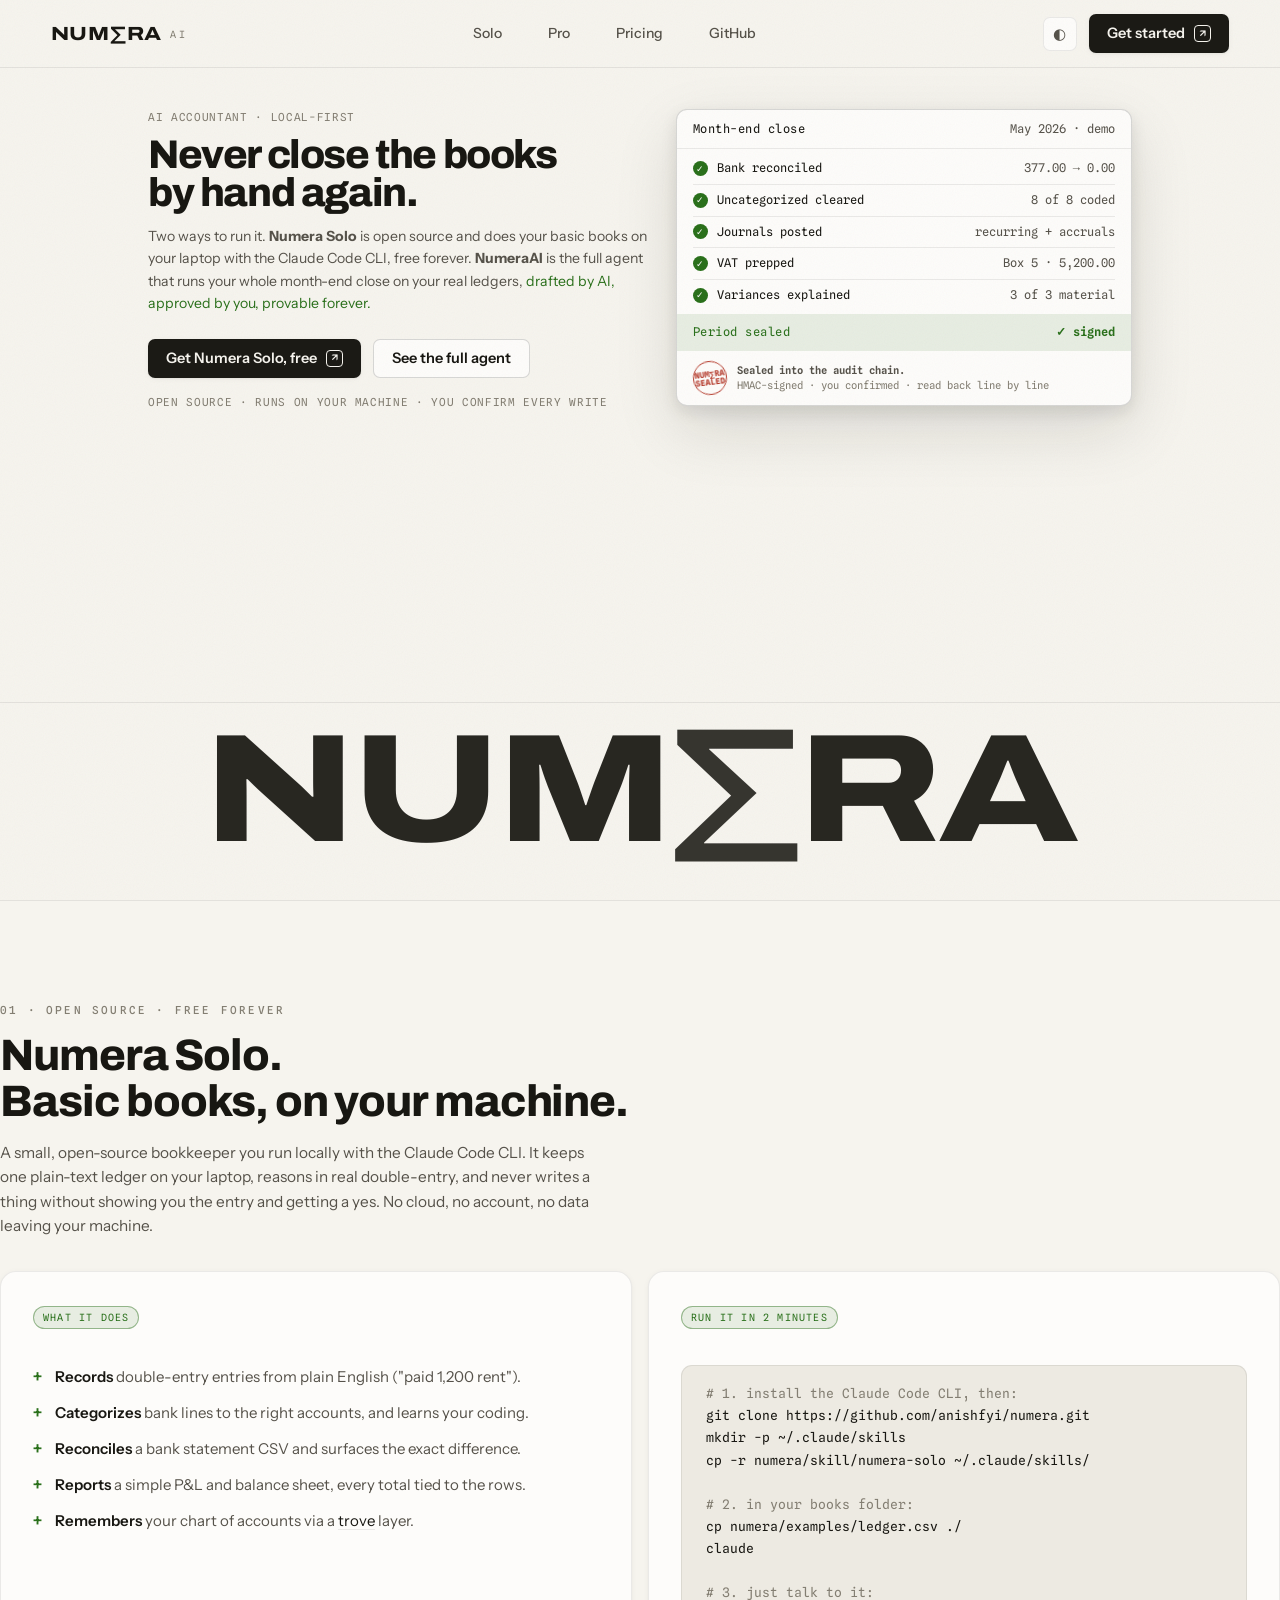
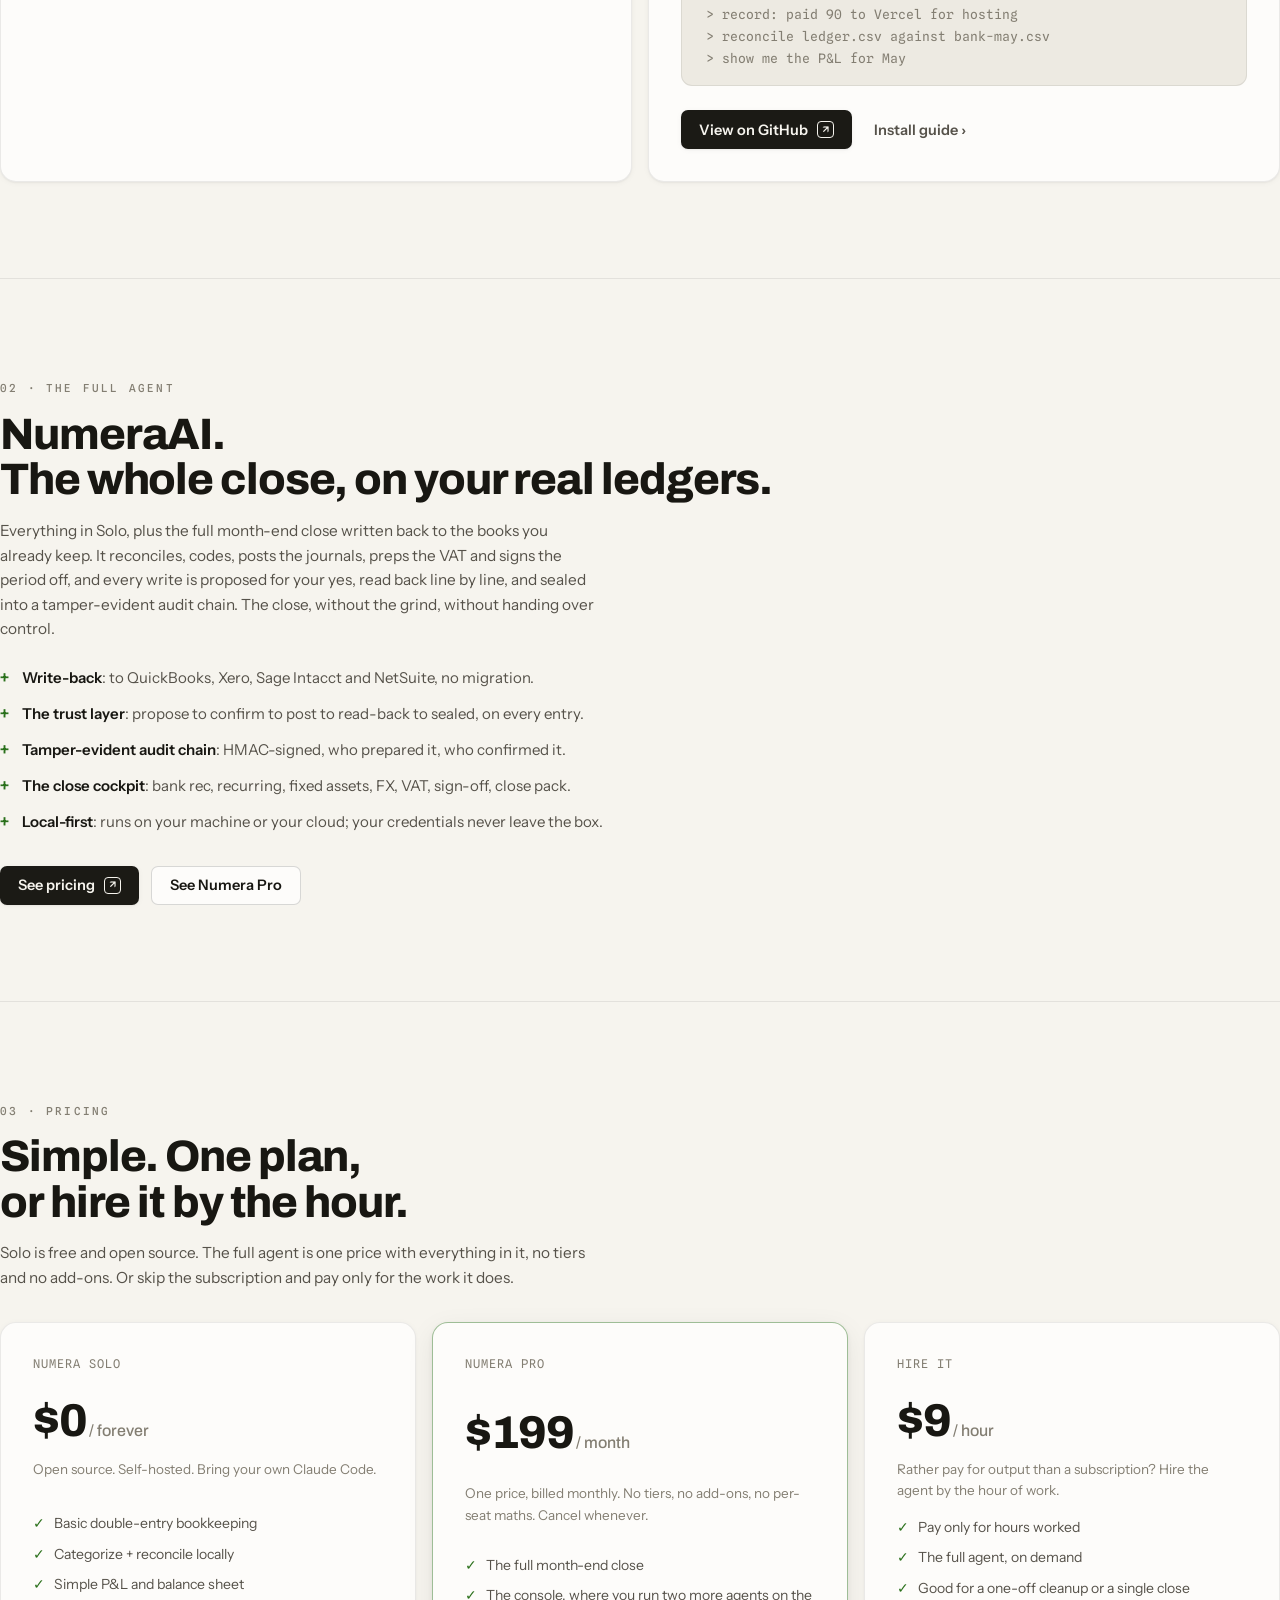
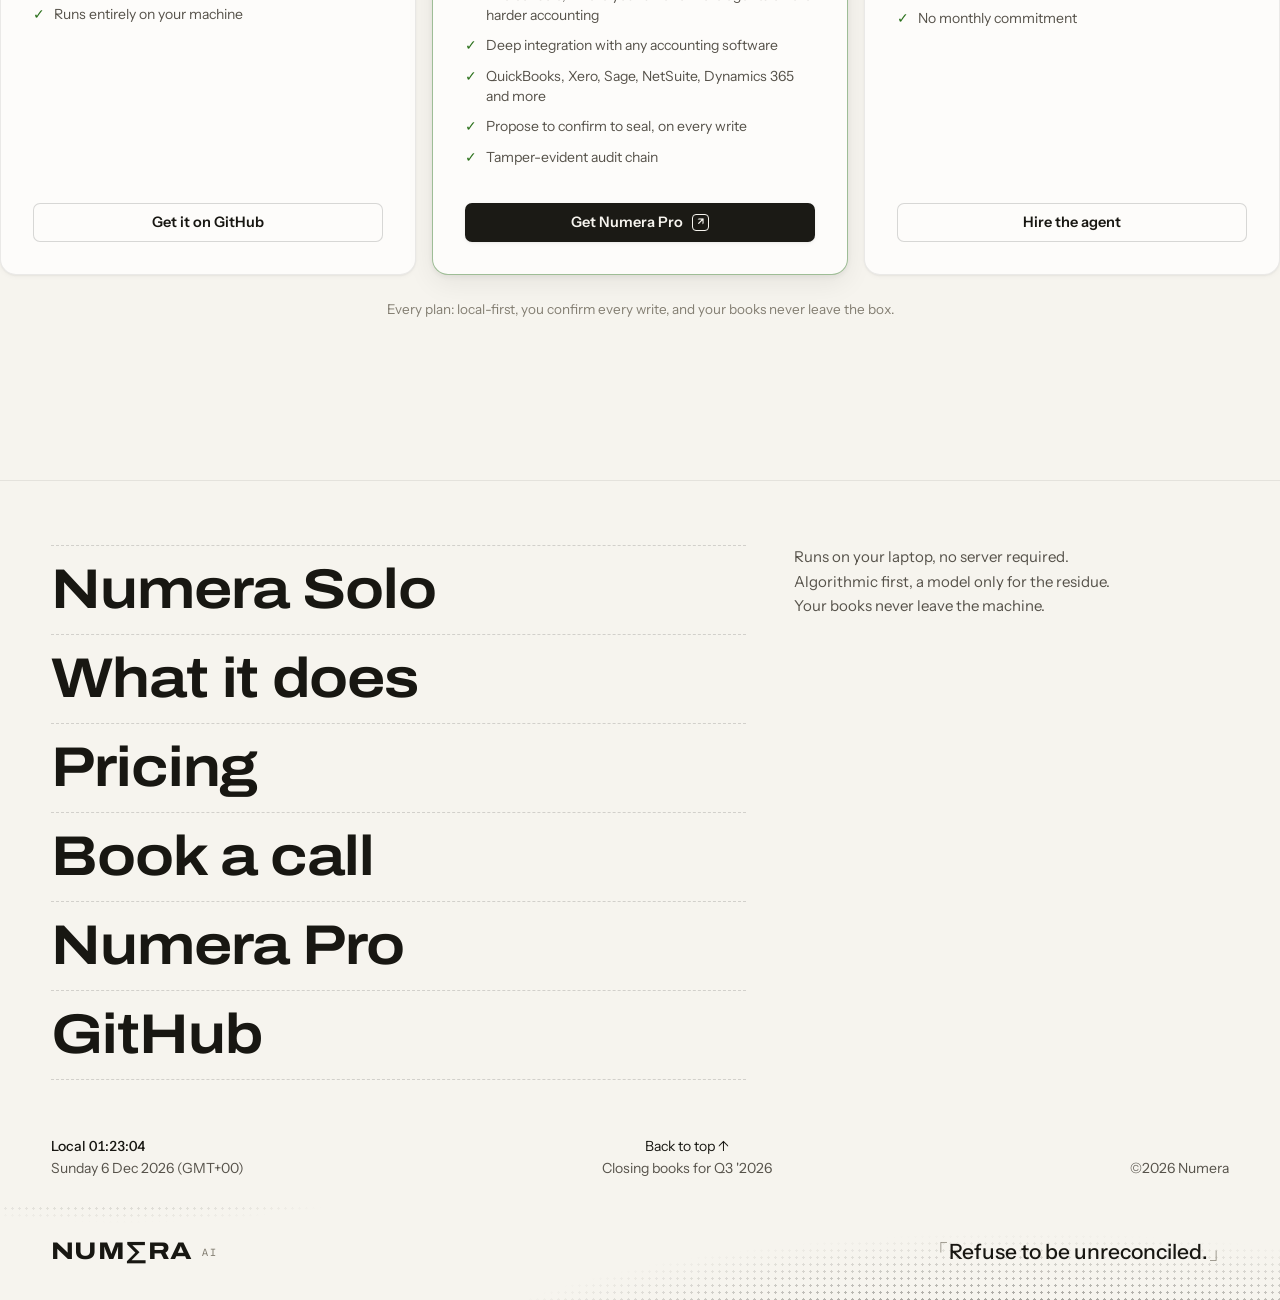
==== commit 299d3326: "fix(footer): drop the empty strip under the Solo halftone docs/index.html carried an inline footer.s" ====
--- a/docs/index.html
+++ b/docs/index.html
@@ -142,8 +142,11 @@
 .price .btn{ margin-top:auto; }
 .pfoot{ text-align:center; margin-top:var(--s5); color:var(--text-3); font-size:13.5px; }
 
-/* ---- footer ---- */
-footer.site{ border-top:1px solid var(--line-2); margin-top:var(--s8); padding:var(--s7) 0; }
+/* ---- footer ----
+   No padding here. The halftone is a full-bleed closing band and is the footer's
+   last child, so any bottom padding renders as an empty strip beneath it — that
+   was the dead space under the wordmark, and it is why Solo did not match Pro
+   (pro/index.html carries no override and inherits numera.css cleanly). */
 .foot{ display:flex; flex-wrap:wrap; justify-content:space-between; gap:var(--s4); align-items:center; color:var(--text-3); font-size:13px; }
 .foot a{ color:var(--text-2); }
 
--- a/docs/numera.css
+++ b/docs/numera.css
@@ -797,9 +797,11 @@
 .foot-meta .center a{ color:var(--text); }
 .foot-meta .right{ font-size:14px; color:var(--text-2); }
 @media (max-width:640px){ .foot-meta{ flex-direction:column; align-items:flex-start; } .foot-meta .center{ text-align:left; } }
-.halftone{ position:relative; height:240px; overflow:hidden;
+/* Height is content-driven, never fixed: a fixed box left dead dotted space
+   below the wordmark whenever the content was shorter than the box. */
+.halftone{ position:relative; overflow:hidden;
   display:flex; align-items:center; justify-content:space-between;
-  padding:0 var(--gutter); gap:var(--s4); }
+  padding:30px var(--gutter); gap:var(--s4); }
 .halftone::before{ content:""; position:absolute; inset:-40px;
   background-image:radial-gradient(circle, var(--text) 1.1px, transparent 1.4px);
   background-size:7px 7px; opacity:.4;
@@ -810,7 +812,7 @@
 .halftone .wordmark, .halftone .quote{ position:relative; z-index:1; }
 .halftone .quote{ font-size:clamp(15px, 2vw, 21px); font-weight:500; text-align:right; }
 .halftone .quote .bracket{ color:var(--text-3); font-weight:400; }
-@media (max-width:640px){ .halftone{ height:190px; } }
+@media (max-width:640px){ .halftone{ padding:24px var(--gutter); } }
 
 /* hero/nirvana svg animation hooks */
 .spark{ animation:pulse 2.2s ease-in-out infinite; }
